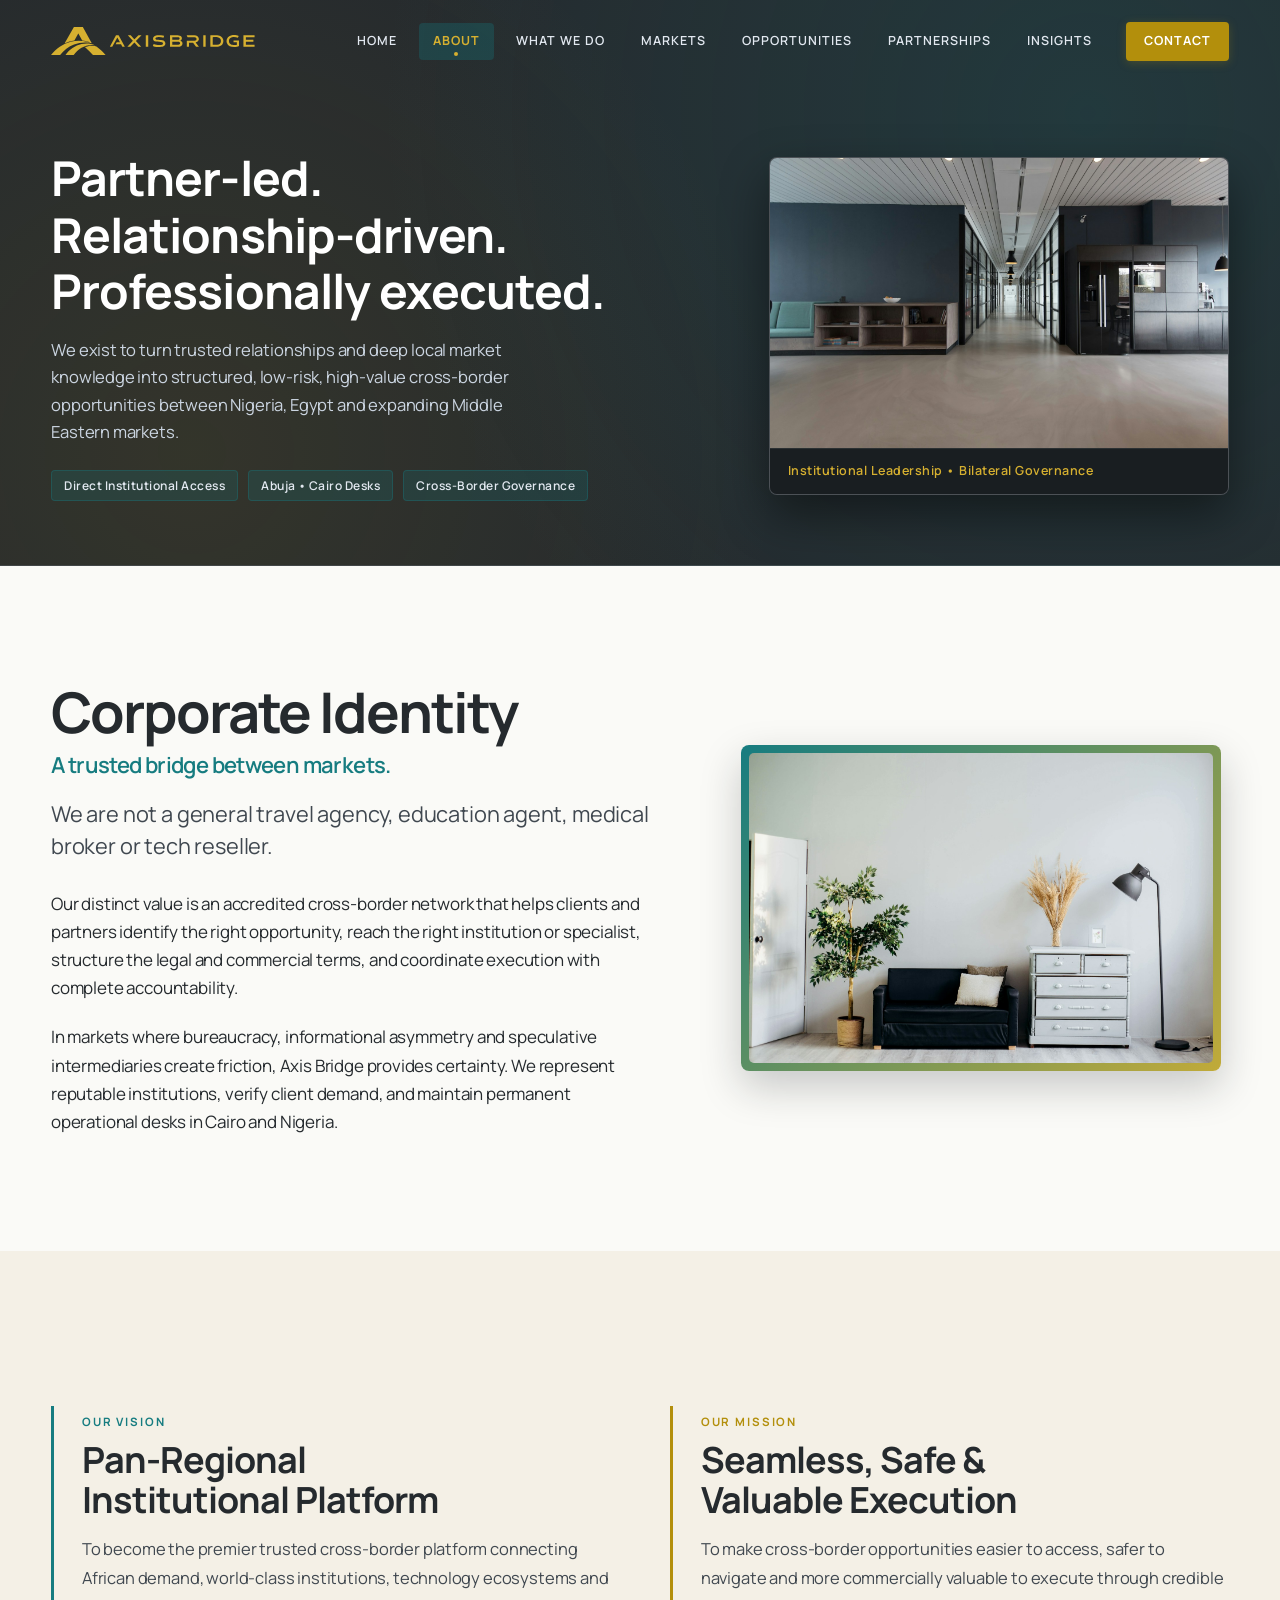
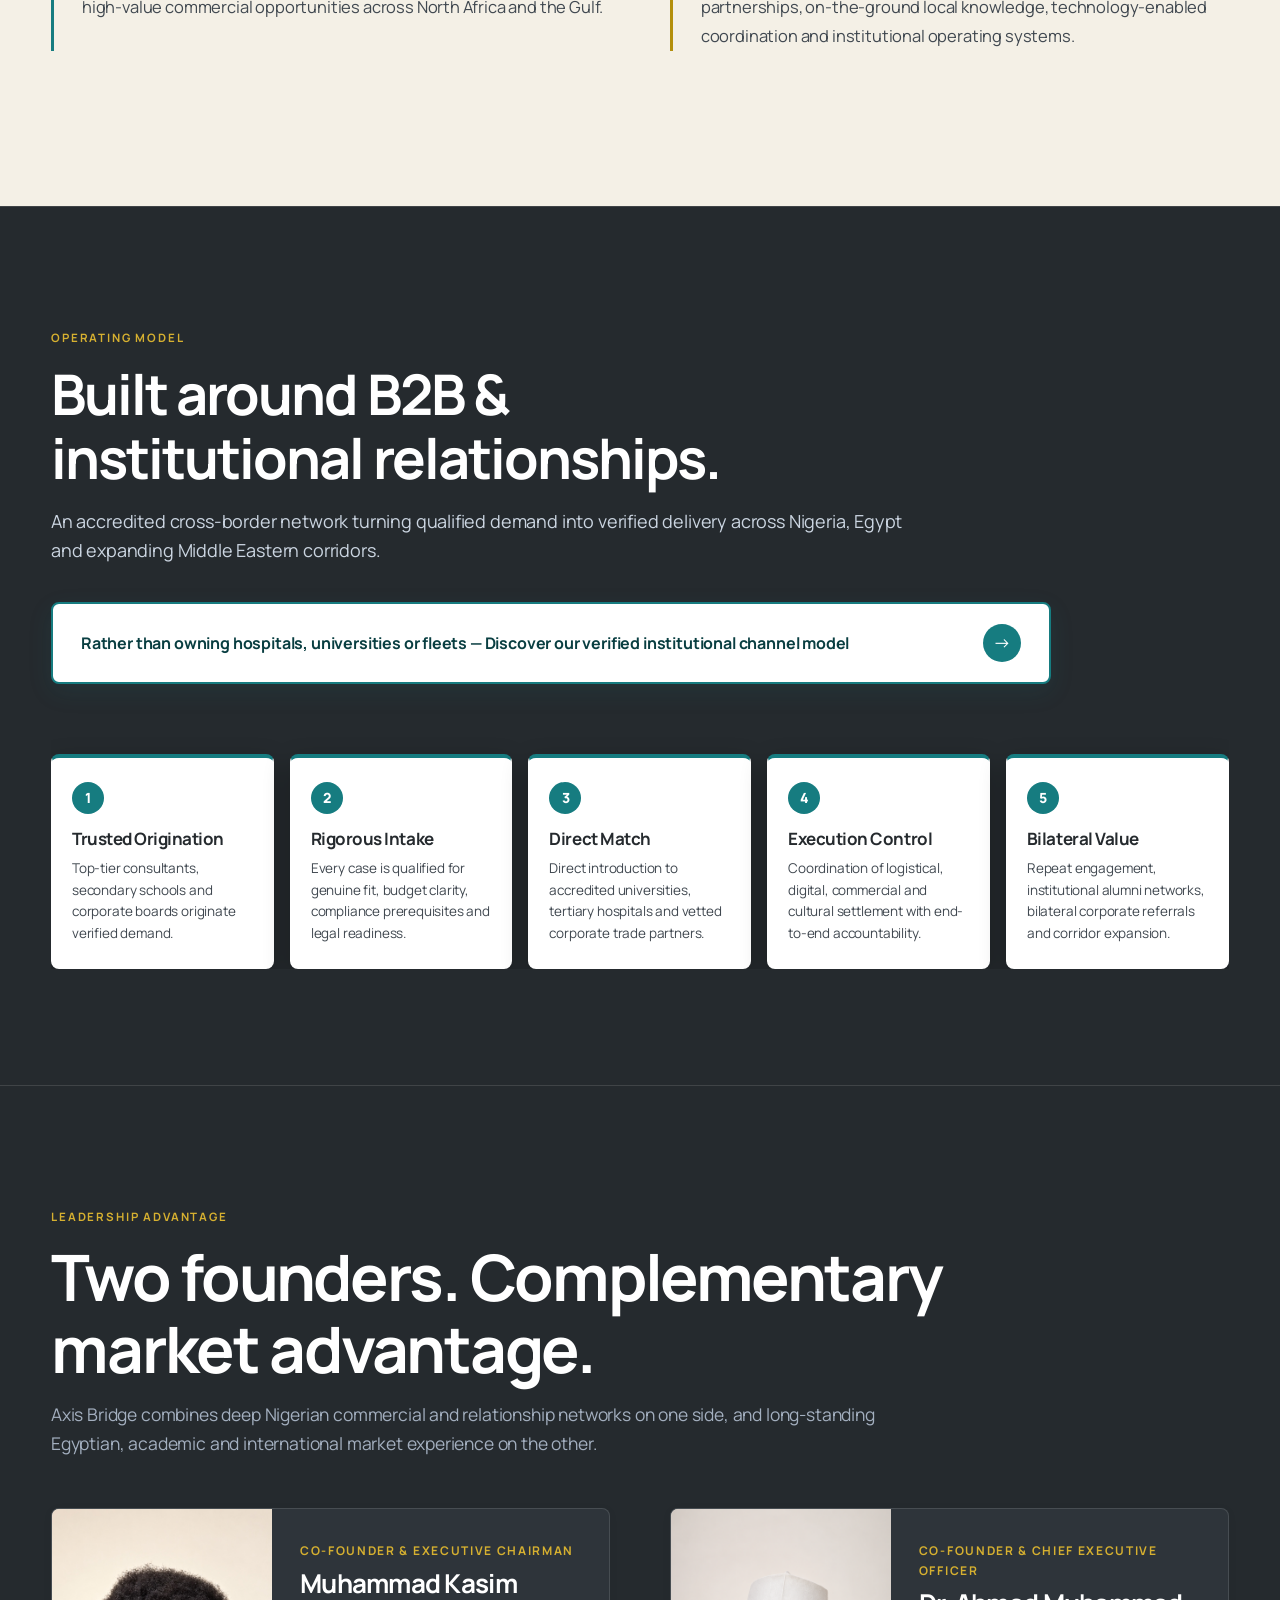
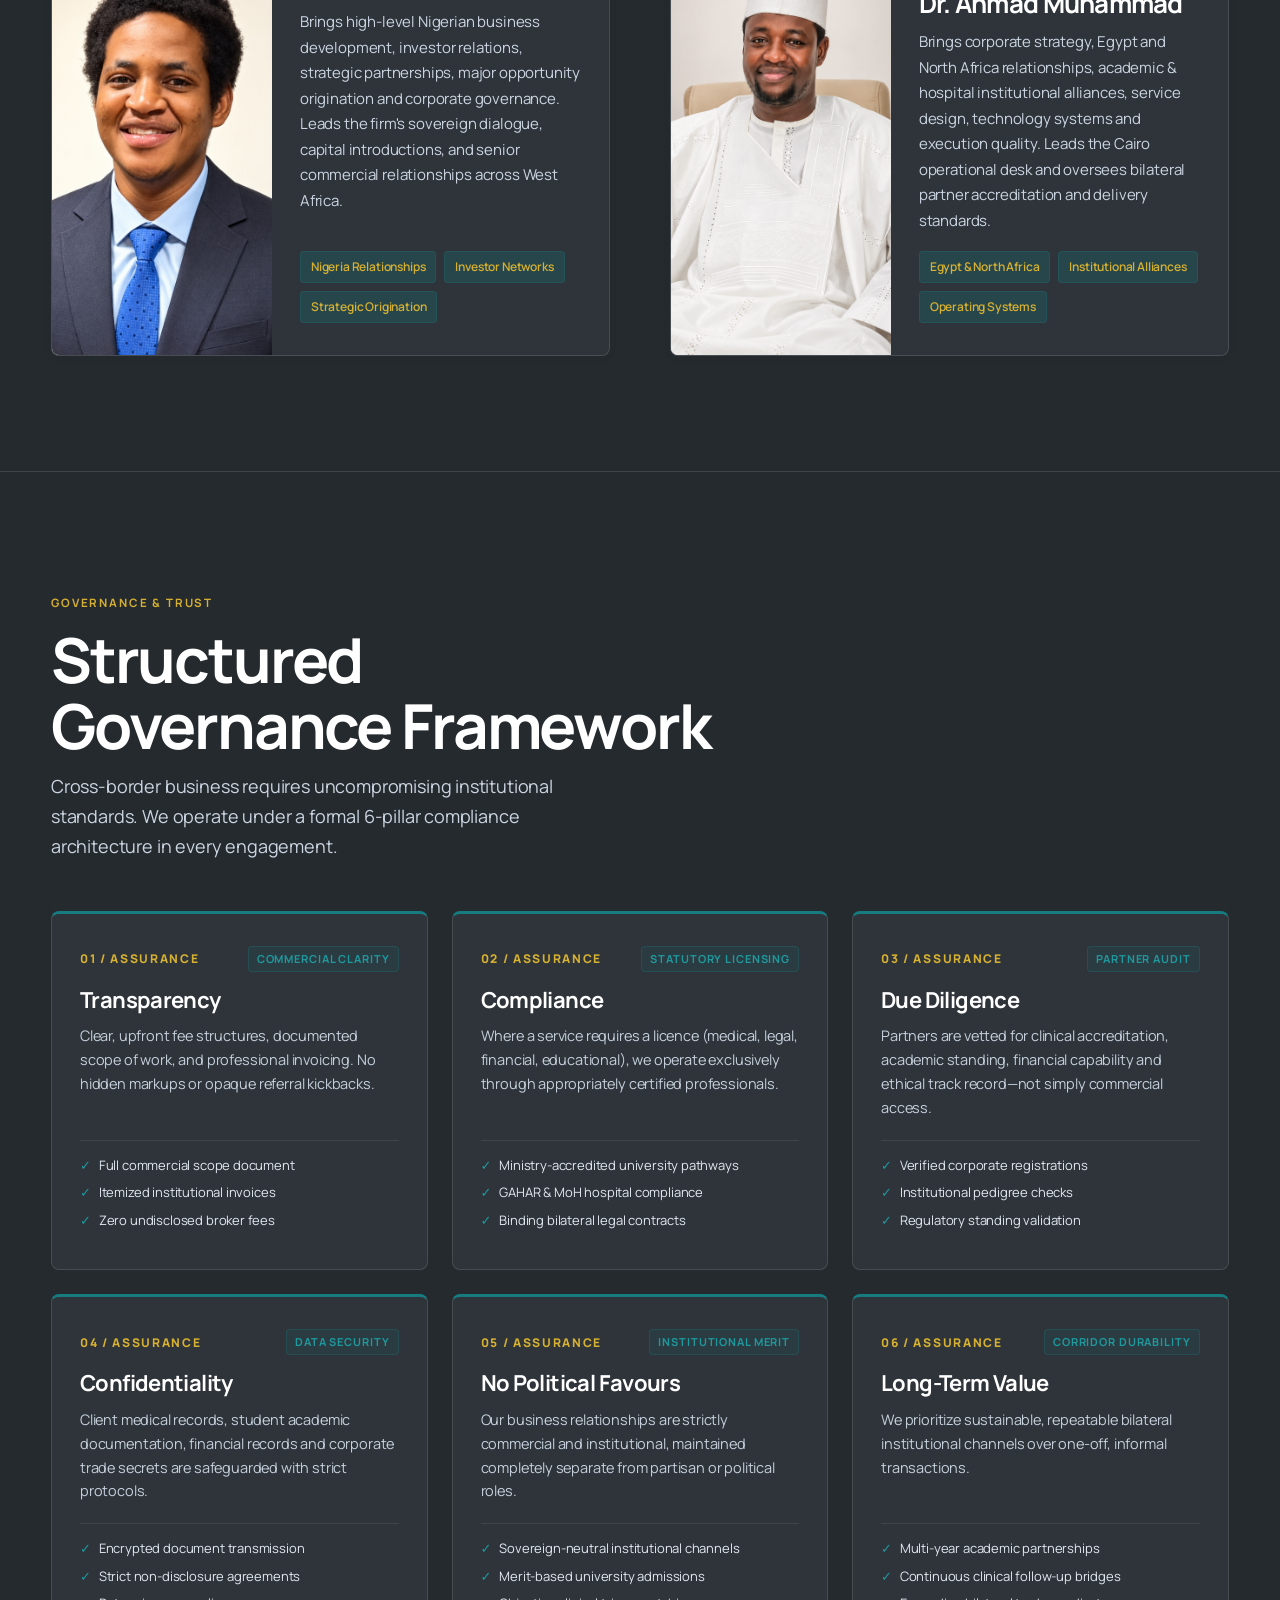
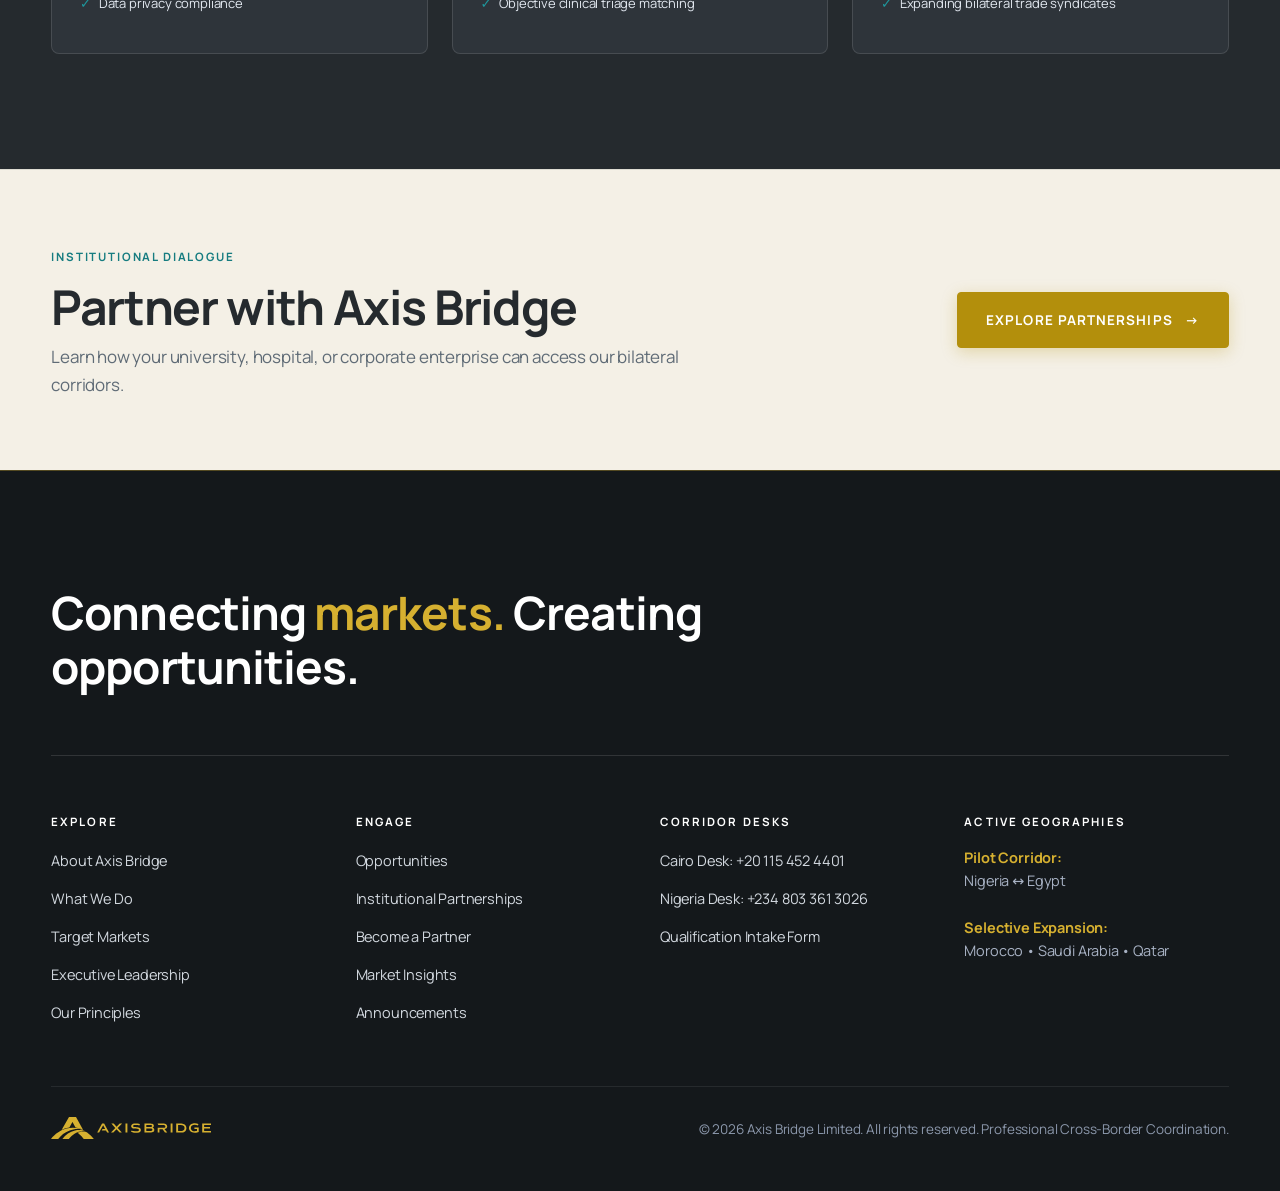
==== about.html @ 4b08eacf "Initial commit: Axis Bridge corporate website UI/UX transformation and brand alignment" ====
<!DOCTYPE html>
<html lang="en">
<head>
  <meta charset="utf-8">
  <meta name="viewport" content="width=device-width, initial-scale=1, viewport-fit=cover">
  <title>About Us — Axis Bridge</title>
  <meta name="description" content="Axis Bridge is a partner-led, relationship-driven cross-border business connecting African demand with international institutions. Learn about our leadership, vision, and operating model.">
  
  <meta property="og:type" content="website">
  <meta property="og:title" content="About Axis Bridge — Partner-led. Relationship-driven.">
  <meta property="og:description" content="Building trusted cross-border channels across education, healthcare, tourism, trade, and technology.">
  <meta property="og:image" content="assets/images/boardroom.jpg">
  
  <link rel="preconnect" href="https://api.fontshare.com">
  <link rel="preconnect" href="https://fonts.googleapis.com">
  <link rel="preconnect" href="https://fonts.gstatic.com" crossorigin>
  <link rel="stylesheet" href="assets/css/main.css">
</head>
<body>

  <!-- SVG Global Symbol Definitions -->
  <svg width="0" height="0" style="position:absolute;display:none" aria-hidden="true">
    <symbol id="lg" viewBox="847.1 731.6 656.4 90.2">
      <path fill="currentColor" d="M 978.46875 783.882812 C 975.941406 783.429688 973.449219 782.769531 970.910156 782.359375 C 954.722656 779.71875 936.734375 781.960938 921.445312 787.707031 C 903.488281 794.457031 888.191406 806.359375 876.554688 821.496094 C 875.777344 821.558594 874.996094 821.5 874.21875 821.511719 C 866.019531 821.671875 857.613281 821.664062 849.386719 821.660156 C 848.675781 821.660156 847.859375 821.386719 847.101562 821.515625 C 863.570312 801.566406 885.171875 785.367188 910.601562 778.957031 C 928.1875 774.523438 945.445312 774.738281 963.070312 778.824219 C 966.492188 779.621094 969.847656 780.640625 973.238281 781.53125 L 967.6875 779.179688 C 961.222656 776.902344 954.480469 775.390625 947.644531 774.710938 L 935.234375 752.429688 L 934.941406 752.261719 L 922.484375 774.699219 C 911.609375 776.285156 900.910156 779.238281 891.023438 784.015625 L 920.914062 731.640625 L 949.65625 731.734375 Z M 978.46875 783.882812 M 1022.910156 821.515625 C 1022.265625 821.429688 1021.652344 821.65625 1021.015625 821.65625 C 1008.8125 821.65625 996.484375 821.398438 984.289062 821.652344 C 983.496094 821.671875 981.890625 821.828125 981.34375 821.320312 C 975.785156 813.910156 969.378906 807.117188 962.191406 801.265625 C 960.15625 799.613281 957.984375 798.128906 955.988281 796.429688 C 959.515625 795.28125 963.027344 794.066406 966.679688 793.335938 C 973.773438 791.910156 981.054688 791.914062 988.167969 793.199219 C 989.574219 793.453125 992.261719 793.902344 993.5 794.40625 C 994.441406 794.789062 996.644531 796.546875 997.59375 797.238281 C 1007.023438 804.121094 1015.574219 812.457031 1022.910156 821.515625 M 990.496094 791.070312 C 963.246094 784.5 935.929688 800.011719 920.265625 821.5625 C 918.867188 821.5 917.453125 821.507812 916.046875 821.511719 C 911.414062 821.53125 906.714844 821.53125 902.070312 821.511719 C 899.304688 821.5 896.535156 821.535156 893.765625 821.515625 C 906.503906 804.664062 924.714844 791.203125 945.65625 786.691406 C 959.535156 783.703125 975.699219 784.285156 988.753906 790.132812 C 989.308594 790.382812 990.0625 790.679688 990.496094 791.070312 M 1237.839844 778.996094 L 1237.839844 788.410156 L 1238.1875 788.757812 L 1257.964844 788.757812 C 1258.238281 788.757812 1259.734375 788.261719 1260.101562 788.105469 C 1263.90625 786.480469 1263.921875 781.441406 1260.332031 779.648438 C 1260.117188 779.542969 1258.753906 778.996094 1258.664062 778.996094 Z M 1237.839844 772.71875 L 1257.5 772.71875 C 1257.660156 772.71875 1259.3125 772.128906 1259.558594 771.988281 C 1262.695312 770.175781 1261.949219 765.796875 1258.503906 764.742188 C 1258.269531 764.667969 1256.914062 764.351562 1256.800781 764.351562 L 1238.1875 764.351562 L 1237.839844 764.699219 Z M 1230.394531 758.421875 L 1231.195312 758.0625 C 1240.046875 759.21875 1257.460938 755.601562 1264.808594 760.535156 C 1270.046875 764.054688 1270.296875 771.292969 1265.140625 775.003906 C 1264.648438 775.359375 1263.746094 775.320312 1263.898438 775.96875 C 1272.523438 778.511719 1273.039062 789.519531 1265.070312 793.53125 C 1262.597656 794.777344 1259.976562 794.9375 1257.277344 795.277344 L 1230.394531 795.265625 Z M 1230.394531 758.421875 M 1474.921875 764.582031 L 1474.921875 772.71875 L 1499.121094 772.71875 L 1499.121094 778.996094 L 1474.921875 778.996094 L 1474.921875 788.410156 L 1475.273438 788.757812 L 1503.542969 788.757812 L 1503.542969 795.265625 L 1467.011719 795.265625 L 1467.011719 758.421875 L 1467.363281 758.074219 L 1503.191406 758.074219 L 1503.542969 758.421875 L 1503.542969 764.234375 L 1503.191406 764.582031 Z M 1474.921875 764.582031 M 1368.132812 788.988281 L 1382.441406 788.988281 C 1396.3125 788.988281 1399.476562 768.65625 1386.09375 765.117188 C 1382.347656 764.125 1372.828125 763.882812 1368.933594 764.339844 C 1368.59375 764.378906 1368.335938 764.367188 1368.132812 764.699219 Z M 1360.453125 758.65625 C 1360.476562 758.578125 1360.816406 758.246094 1360.921875 758.195312 C 1367.871094 758.269531 1375.28125 757.683594 1382.21875 758.066406 C 1395.695312 758.804688 1405.601562 768.433594 1401.460938 782.425781 C 1396.394531 799.558594 1374.683594 794.5 1361.257812 795.277344 L 1360.453125 794.917969 Z M 1360.453125 758.65625 M 1188.464844 758.140625 C 1193.875 757.617188 1201.820312 757.90625 1207.171875 758.84375 C 1207.785156 758.953125 1211.746094 759.761719 1211.773438 760.046875 L 1209.539062 765.960938 C 1203.527344 764.414062 1196.941406 763.953125 1190.726562 764.351562 C 1188.171875 764.515625 1183.574219 765.125 1183.386719 768.425781 C 1183.203125 771.679688 1187.097656 772.402344 1189.566406 772.714844 C 1199.074219 773.921875 1217.21875 771.585938 1215.480469 786.523438 C 1214.214844 797.347656 1194.714844 796.589844 1187.03125 795.703125 C 1182.941406 795.226562 1178.878906 794.132812 1175.121094 792.488281 L 1177.953125 786.464844 C 1180.769531 787.554688 1183.617188 788.601562 1186.609375 789.148438 C 1191.273438 790 1202.867188 790.816406 1206.539062 787.589844 C 1209.039062 785.398438 1207.925781 782.140625 1205.03125 780.972656 C 1199.984375 778.933594 1190.988281 780.128906 1184.976562 778.695312 C 1170.460938 775.222656 1174.144531 759.53125 1188.464844 758.140625 M 1452.820312 792.710938 C 1450.648438 793.667969 1448.601562 794.570312 1446.265625 795.109375 C 1434.730469 797.765625 1418.125 795.964844 1413.730469 783.066406 C 1409.585938 770.910156 1417.25 760.363281 1429.273438 757.910156 C 1436.554688 756.425781 1445.417969 757.042969 1451.871094 760.785156 L 1449.09375 766.441406 C 1438.382812 760.742188 1418.921875 762.386719 1420.484375 778.410156 C 1421.519531 789.066406 1433.605469 790.789062 1442.195312 789.417969 C 1443.394531 789.226562 1444.847656 789.105469 1445.839844 788.410156 L 1445.839844 781.085938 L 1435.140625 781.085938 L 1435.140625 774.808594 L 1452.472656 774.808594 L 1452.820312 775.160156 Z M 1452.820312 792.710938 M 1310.082031 775.972656 C 1318.621094 775.070312 1317.726562 764.484375 1309.625 764.34375 L 1287.316406 764.3125 L 1284.890625 760.695312 L 1284.601562 758.304688 L 1308.230469 758.0625 C 1317.351562 757.53125 1326.84375 764.9375 1322.496094 774.660156 C 1320.40625 779.339844 1317.503906 779.71875 1313.308594 781.296875 C 1313.0625 781.390625 1312.914062 781.179688 1312.992188 781.664062 L 1323.691406 795.265625 L 1314.386719 795.265625 L 1304.730469 782.015625 L 1291.585938 782.015625 L 1291.585938 795.265625 L 1284.605469 795.265625 L 1284.605469 775.972656 Z M 1310.082031 775.972656 M 1138.722656 758.308594 L 1120.59375 776.585938 L 1137.5625 795.265625 L 1128.371094 795.265625 L 1115.808594 781.554688 L 1102.546875 795.265625 L 1093.121094 795.265625 L 1110.773438 776.28125 L 1094.519531 758.308594 L 1103.941406 758.308594 C 1107.335938 761.960938 1110.515625 765.851562 1113.941406 769.46875 C 1114.25 769.792969 1115.695312 771.363281 1116.007812 771.308594 L 1128.835938 758.308594 Z M 1138.722656 758.308594 M 1084.980469 795.265625 L 1077.183594 795.265625 L 1072.648438 786.898438 L 1055.429688 786.898438 L 1058.210938 781.253906 C 1058.316406 781.117188 1058.6875 780.855469 1058.804688 780.855469 L 1069.160156 780.855469 L 1060.898438 765.050781 L 1044.378906 795.265625 L 1036.585938 795.265625 L 1056.472656 758.535156 C 1056.652344 758.296875 1056.90625 758.324219 1057.164062 758.292969 C 1058.015625 758.191406 1064.558594 758.222656 1064.972656 758.421875 Z M 1084.980469 795.265625 M 1160.363281 795.265625 L 1152.449219 795.265625 L 1152.449219 758.304688 L 1160.363281 758.304688 Z M 1160.363281 795.265625 M 1345.328125 795.265625 L 1337.652344 795.265625 L 1337.652344 758.304688 L 1345.328125 758.304688 Z M 1345.328125 795.265625 "/>
    </symbol>
  </svg>

  <!-- Site Header -->
  <header class="site-header" id="mainHeader">
    <a href="index.html" class="brand" aria-label="Axis Bridge Home">
      <svg viewBox="0 0 656.4 90.2" aria-hidden="true"><use href="#lg"/></svg>
    </a>
    <button class="mobile-toggle" aria-expanded="false" aria-controls="primaryNav">Menu</button>
    <nav class="primary-nav" id="primaryNav" aria-label="Primary Navigation">
      <a href="index.html">Home</a>
      <a href="about.html">About</a>
      <a href="what-we-do.html">What We Do</a>
      <a href="markets.html">Markets</a>
      <a href="opportunities.html">Opportunities</a>
      <a href="partnerships.html">Partnerships</a>
      <a href="insights.html">Insights</a>
      <a href="contact.html" class="nav-cta">Contact</a>
    </nav>
  </header>

  <main id="mainContent">
    <!-- PAGE HERO: BALANCED ARCHITECTURAL EDITORIAL COMPOSITION -->
    <section class="page-hero">
      <div class="container">
        <div class="page-hero-grid">
          <div class="page-hero-text hero-animate-in">
            <h1 class="display-title" style="font-size: clamp(34px, 4.2vw, 48px); line-height: 1.18; margin-bottom: 16px;">Partner-led. Relationship-driven. Professionally executed.</h1>
            <p class="lead-text">
              We exist to turn trusted relationships and deep local market knowledge into structured, low-risk, high-value cross-border opportunities between Nigeria, Egypt and expanding Middle Eastern markets.
            </p>
            <div class="hero-meta-strip">
              <span class="meta-tag">Direct Institutional Access</span>
              <span class="meta-tag">Abuja &bull; Cairo Desks</span>
              <span class="meta-tag">Cross-Border Governance</span>
            </div>
          </div>
          <div class="page-hero-media">
            <div class="hero-image-card">
              <div class="hero-img-wrap">
                <img src="assets/images/boardroom.jpg" alt="Axis Bridge Leadership and Governance" loading="lazy">
              </div>
              <div class="hero-image-caption">
                Institutional Leadership &bull; Bilateral Governance
              </div>
            </div>
          </div>
        </div>
      </div>
    </section>

    <!-- SECTION: WHO WE ARE (DETAIL) -->
    <section class="section" id="who-we-are">
      <div class="container">
        <div class="who-we-are-grid">
          <div class="reveal" style="max-width: 680px;">
            <h2 class="display-title" style="color: var(--charcoal); font-size: clamp(38px, 4.8vw, 56px); margin-bottom: 12px; font-weight: 700;">Corporate Identity</h2>
            <h3 style="font-size: 22px; color: var(--teal); font-weight: 600; margin-bottom: 20px;">A trusted bridge between markets.</h3>
            <p class="lead-text">
              We are not a general travel agency, education agent, medical broker or tech reseller.
            </p>
            <p>
              Our distinct value is an accredited cross-border network that helps clients and partners identify the right opportunity, reach the right institution or specialist, structure the legal and commercial terms, and coordinate execution with complete accountability.
            </p>
            <p>
              In markets where bureaucracy, informational asymmetry and speculative intermediaries create friction, Axis Bridge provides certainty. We represent reputable institutions, verify client demand, and maintain permanent operational desks in Cairo and Nigeria.
            </p>
          </div>

          <div class="reveal">
            <!-- Clean Photograph with Animated Colorful Geometric Frame (Zero Text Overlays) -->
            <div class="image-frame-geometric">
              <div class="image-frame-inner">
                <img src="assets/images/bridge_arch.jpg" alt="Axis Bridge architectural connectivity" loading="lazy">
              </div>
            </div>
          </div>
        </div>
      </div>
    </section>

    <!-- SECTION: VISION & MISSION (Sophisticated Editorial Layout without Colored Cards) -->
    <section class="section section-paper-warm" id="vision-mission">
      <div class="container">
        <div class="editorial-vision-mission reveal">
          <div class="vision-mission-column">
            <div class="kicker" style="color: var(--teal); margin-bottom: 8px;">Our Vision</div>
            <h3>Pan-Regional Institutional Platform</h3>
            <p>
              To become the premier trusted cross-border platform connecting African demand, world-class institutions, technology ecosystems and high-value commercial opportunities across North Africa and the Gulf.
            </p>
          </div>

          <div class="vision-mission-column mission">
            <div class="kicker" style="color: var(--gold); margin-bottom: 8px;">Our Mission</div>
            <h3>Seamless, Safe &amp; Valuable Execution</h3>
            <p>
              To make cross-border opportunities easier to access, safer to navigate and more commercially valuable to execute through credible partnerships, on-the-ground local knowledge, technology-enabled coordination and institutional operating systems.
            </p>
          </div>
        </div>
      </div>
    </section>

    <!-- SECTION: HOW WE WORK (Structured Non-Overflowing Operations Framework) -->
    <section class="section section-charcoal" id="how-we-work">
      <div class="container">
        <div class="reveal" style="max-width: 1000px; margin-bottom: 30px;">
          <div class="kicker kicker-gold">Operating Model</div>
          <h2 class="display-title" style="color: #FFFFFF; font-size: clamp(38px, 4.8vw, 56px); line-height: 1.15; margin-bottom: 16px;">
            Built around B2B &amp; institutional relationships.
          </h2>
          <p class="lead-text" style="color: #CBD5E1; font-size: 18px; line-height: 1.65; max-width: 860px; margin: 0;">
            An accredited cross-border network turning qualified demand into verified delivery across Nigeria, Egypt and expanding Middle Eastern corridors.
          </p>

          <!-- Long White CTA-Style Button with Sea-Green Text -->
          <a href="contact.html?type=institutional" class="btn-operations-white-long">
            <span class="btn-op-title">Rather than owning hospitals, universities or fleets &mdash; Discover our verified institutional channel model</span>
            <span class="btn-op-arrow">&rarr;</span>
          </a>
        </div>

        <!-- Five Structured Differentiated Stages with Contained Dimensions (Zero Overflow) -->
        <div class="operations-framework-wrap reveal">
          <div class="operations-stages-flow">
            <div class="operations-stage-card">
              <div class="stage-num-badge">1</div>
              <h4>Trusted Origination</h4>
              <p>Top-tier consultants, secondary schools and corporate boards originate verified demand.</p>
            </div>

            <div class="operations-stage-card">
              <div class="stage-num-badge">2</div>
              <h4>Rigorous Intake</h4>
              <p>Every case is qualified for genuine fit, budget clarity, compliance prerequisites and legal readiness.</p>
            </div>

            <div class="operations-stage-card">
              <div class="stage-num-badge">3</div>
              <h4>Direct Match</h4>
              <p>Direct introduction to accredited universities, tertiary hospitals and vetted corporate trade partners.</p>
            </div>

            <div class="operations-stage-card">
              <div class="stage-num-badge">4</div>
              <h4>Execution Control</h4>
              <p>Coordination of logistical, digital, commercial and cultural settlement with end-to-end accountability.</p>
            </div>

            <div class="operations-stage-card">
              <div class="stage-num-badge">5</div>
              <h4>Bilateral Value</h4>
              <p>Repeat engagement, institutional alumni networks, bilateral corporate referrals and corridor expansion.</p>
            </div>
          </div>
        </div>
      </div>
    </section>

    <!-- SECTION: EXECUTIVE LEADERSHIP (Identical Design Language Across Homepage & About Page) -->
    <section class="section section-charcoal" id="leadership">
      <div class="container">
        <div class="reveal" style="max-width: 100%; margin-bottom: 50px;">
          <div class="kicker kicker-gold">Leadership Advantage</div>
          <h2 class="display-title" style="color: #FFFFFF; font-size: clamp(42px, 5.2vw, 64px); line-height: 1.12; margin-bottom: 16px;">Two founders. Complementary market advantage.</h2>
          <p class="lead-text" style="color: #A3AFBF; font-size: 17.5px; line-height: 1.65; max-width: 840px; margin: 0; font-weight: 400;">
            Axis Bridge combines deep Nigerian commercial and relationship networks on one side, and long-standing Egyptian, academic and international market experience on the other.
          </p>
        </div>

        <div class="leadership-grid-modern reveal">
          <!-- Founder 1: Muhammad Kasim -->
          <div class="leader-card-modern" style="background-color: var(--charcoal-surface); border-color: var(--charcoal-border);">
            <div class="leader-portrait-wrap">
              <img src="assets/images/muhammad_kasim.png" alt="Muhammad Kasim — Co-Founder & Executive Chairman" class="leader-portrait-img">
            </div>
            <div class="leader-bio-wrap">
              <div>
                <span class="leader-role" style="color: var(--gold-light);">Co-Founder &amp; Executive Chairman</span>
                <h3 style="color: #FFFFFF; font-size: 26px; margin-bottom: 12px;">Muhammad Kasim</h3>
                <p style="color: #CBD5E1; font-size: 15px; line-height: 1.7; margin-bottom: 18px;">
                  Brings high-level Nigerian business development, investor relations, strategic partnerships, major opportunity origination and corporate governance. Leads the firm's sovereign dialogue, capital introductions, and senior commercial relationships across West Africa.
                </p>
              </div>
              <div class="leader-tags">
                <span style="background: rgba(22, 124, 128, 0.25); color: var(--gold-light); border: 1px solid var(--teal-border);">Nigeria Relationships</span>
                <span style="background: rgba(22, 124, 128, 0.25); color: var(--gold-light); border: 1px solid var(--teal-border);">Investor Networks</span>
                <span style="background: rgba(22, 124, 128, 0.25); color: var(--gold-light); border: 1px solid var(--teal-border);">Strategic Origination</span>
              </div>
            </div>
          </div>

          <!-- Founder 2: Dr. Ahmad Muhammad -->
          <div class="leader-card-modern" style="background-color: var(--charcoal-surface); border-color: var(--charcoal-border);">
            <div class="leader-portrait-wrap">
              <img src="assets/images/dr_ahmad_muhammad.jpg" alt="Dr. Ahmad Muhammad — Co-Founder & Chief Executive Officer" class="leader-portrait-img">
            </div>
            <div class="leader-bio-wrap">
              <div>
                <span class="leader-role" style="color: var(--gold-light);">Co-Founder &amp; Chief Executive Officer</span>
                <h3 style="color: #FFFFFF; font-size: 26px; margin-bottom: 12px;">Dr. Ahmad Muhammad</h3>
                <p style="color: #CBD5E1; font-size: 15px; line-height: 1.7; margin-bottom: 18px;">
                  Brings corporate strategy, Egypt and North Africa relationships, academic &amp; hospital institutional alliances, service design, technology systems and execution quality. Leads the Cairo operational desk and oversees bilateral partner accreditation and delivery standards.
                </p>
              </div>
              <div class="leader-tags">
                <span style="background: rgba(22, 124, 128, 0.25); color: var(--gold-light); border: 1px solid var(--teal-border);">Egypt &amp; North Africa</span>
                <span style="background: rgba(22, 124, 128, 0.25); color: var(--gold-light); border: 1px solid var(--teal-border);">Institutional Alliances</span>
                <span style="background: rgba(22, 124, 128, 0.25); color: var(--gold-light); border: 1px solid var(--teal-border);">Operating Systems</span>
              </div>
            </div>
          </div>
        </div>
      </div>
    </section>

    <!-- SECTION: OUR OPERATING PRINCIPLES (Structured Governance Framework) -->
    <section class="section section-charcoal" id="our-principles">
      <div class="container">
        <div class="reveal" style="max-width: 820px; margin-bottom: 50px;">
          <div class="kicker kicker-gold">Governance &amp; Trust</div>
          <h2 class="display-title" style="color: #FFFFFF; font-size: clamp(38px, 5vw, 62px); margin-bottom: 14px;">Structured Governance Framework</h2>
          <p class="lead-text" style="color: #CBD5E1; font-size: 18px; line-height: 1.65; margin: 0;">
            Cross-border business requires uncompromising institutional standards. We operate under a formal 6-pillar compliance architecture in every engagement.
          </p>
        </div>

        <div class="governance-framework-grid reveal">
          <!-- 01 Transparency -->
          <div class="governance-card">
            <div>
              <div class="gov-card-header">
                <span class="gov-card-code">01 / Assurance</span>
                <span class="gov-card-badge">Commercial Clarity</span>
              </div>
              <h3>Transparency</h3>
              <p>Clear, upfront fee structures, documented scope of work, and professional invoicing. No hidden markups or opaque referral kickbacks.</p>
            </div>
            <ul class="gov-assurance-list">
              <li>Full commercial scope document</li>
              <li>Itemized institutional invoices</li>
              <li>Zero undisclosed broker fees</li>
            </ul>
          </div>

          <!-- 02 Compliance -->
          <div class="governance-card">
            <div>
              <div class="gov-card-header">
                <span class="gov-card-code">02 / Assurance</span>
                <span class="gov-card-badge">Statutory Licensing</span>
              </div>
              <h3>Compliance</h3>
              <p>Where a service requires a licence (medical, legal, financial, educational), we operate exclusively through appropriately certified professionals.</p>
            </div>
            <ul class="gov-assurance-list">
              <li>Ministry-accredited university pathways</li>
              <li>GAHAR &amp; MoH hospital compliance</li>
              <li>Binding bilateral legal contracts</li>
            </ul>
          </div>

          <!-- 03 Due Diligence -->
          <div class="governance-card">
            <div>
              <div class="gov-card-header">
                <span class="gov-card-code">03 / Assurance</span>
                <span class="gov-card-badge">Partner Audit</span>
              </div>
              <h3>Due Diligence</h3>
              <p>Partners are vetted for clinical accreditation, academic standing, financial capability and ethical track record—not simply commercial access.</p>
            </div>
            <ul class="gov-assurance-list">
              <li>Verified corporate registrations</li>
              <li>Institutional pedigree checks</li>
              <li>Regulatory standing validation</li>
            </ul>
          </div>

          <!-- 04 Confidentiality -->
          <div class="governance-card">
            <div>
              <div class="gov-card-header">
                <span class="gov-card-code">04 / Assurance</span>
                <span class="gov-card-badge">Data Security</span>
              </div>
              <h3>Confidentiality</h3>
              <p>Client medical records, student academic documentation, financial records and corporate trade secrets are safeguarded with strict protocols.</p>
            </div>
            <ul class="gov-assurance-list">
              <li>Encrypted document transmission</li>
              <li>Strict non-disclosure agreements</li>
              <li>Data privacy compliance</li>
            </ul>
          </div>

          <!-- 05 No Political Favours -->
          <div class="governance-card">
            <div>
              <div class="gov-card-header">
                <span class="gov-card-code">05 / Assurance</span>
                <span class="gov-card-badge">Institutional Merit</span>
              </div>
              <h3>No Political Favours</h3>
              <p>Our business relationships are strictly commercial and institutional, maintained completely separate from partisan or political roles.</p>
            </div>
            <ul class="gov-assurance-list">
              <li>Sovereign-neutral institutional channels</li>
              <li>Merit-based university admissions</li>
              <li>Objective clinical triage matching</li>
            </ul>
          </div>

          <!-- 06 Long-Term Value -->
          <div class="governance-card">
            <div>
              <div class="gov-card-header">
                <span class="gov-card-code">06 / Assurance</span>
                <span class="gov-card-badge">Corridor Durability</span>
              </div>
              <h3>Long-Term Value</h3>
              <p>We prioritize sustainable, repeatable bilateral institutional channels over one-off, informal transactions.</p>
            </div>
            <ul class="gov-assurance-list">
              <li>Multi-year academic partnerships</li>
              <li>Continuous clinical follow-up bridges</li>
              <li>Expanding bilateral trade syndicates</li>
            </ul>
          </div>
        </div>
      </div>
    </section>

    <!-- SECTION: CTA BANNER -->
    <section class="section section-sm" style="background-color: var(--paper-warm); border-top: 1px solid var(--border-light);">
      <div class="container" style="display: flex; align-items: center; justify-content: space-between; flex-wrap: wrap; gap: 30px;">
        <div style="max-width: 700px;">
          <div class="kicker">Institutional Dialogue</div>
          <h2 style="font-size: clamp(28px, 3.8vw, 48px); margin-bottom: 10px;">Partner with Axis Bridge</h2>
          <p class="body-muted" style="margin: 0;">Learn how your university, hospital, or corporate enterprise can access our bilateral corridors.</p>
        </div>
        <div>
          <a href="partnerships.html" class="btn btn-primary">
            Explore Partnerships <span class="arrow">→</span>
          </a>
        </div>
      </div>
    </section>
  </main>

  <!-- Global Footer with Subtly Repeated Official Logo-Mark Pattern Backdrop -->
  <footer class="site-footer">
    <div class="footer-pattern-backdrop" aria-hidden="true">
      <svg viewBox="0 0 1600 600" preserveAspectRatio="xMidYMid slice" class="footer-pattern-svg">
        <pattern id="footerMarkPatternAbout" width="280" height="144" patternUnits="userSpaceOnUse" patternTransform="rotate(-6)">
          <use href="#mk" x="40" y="25" width="200" height="103" opacity="0.05" fill="#167C80"/>
          <use href="#mk" x="40" y="25" width="200" height="103" opacity="0.035" fill="none" stroke="#D6B030" stroke-width="1.5"/>
        </pattern>
        <rect width="100%" height="100%" fill="url(#footerMarkPatternAbout)"/>
      </svg>
    </div>
    <div class="container">
      <div class="footer-top">
        <div class="footer-tagline">
          Connecting <em>markets.</em> Creating opportunities.
        </div>
      </div>

      <div class="footer-links-grid">
        <div class="footer-col">
          <h4>Explore</h4>
          <ul>
            <li><a href="about.html">About Axis Bridge</a></li>
            <li><a href="what-we-do.html">What We Do</a></li>
            <li><a href="markets.html">Target Markets</a></li>
            <li><a href="about.html#leadership">Executive Leadership</a></li>
            <li><a href="about.html#our-principles">Our Principles</a></li>
          </ul>
        </div>

        <div class="footer-col">
          <h4>Engage</h4>
          <ul>
            <li><a href="opportunities.html">Opportunities</a></li>
            <li><a href="partnerships.html">Institutional Partnerships</a></li>
            <li><a href="partnerships.html#become-a-partner">Become a Partner</a></li>
            <li><a href="insights.html">Market Insights</a></li>
            <li><a href="insights.html#news">Announcements</a></li>
          </ul>
        </div>

        <div class="footer-col">
          <h4>Corridor Desks</h4>
          <ul>
            <li><a href="https://wa.me/201154524401" target="_blank" rel="noopener">Cairo Desk: +20 115 452 4401</a></li>
            <li><a href="https://wa.me/2348033613026" target="_blank" rel="noopener">Nigeria Desk: +234 803 361 3026</a></li>
            <li><a href="contact.html">Qualification Intake Form</a></li>
          </ul>
        </div>

        <div class="footer-col">
          <h4>Active Geographies</h4>
          <p style="color: #A8B2C4; font-size: 14.5px; line-height: 1.6;">
            <strong style="color: var(--gold-light);">Pilot Corridor:</strong><br>
            Nigeria ↔ Egypt<br><br>
            <strong style="color: var(--gold-light);">Selective Expansion:</strong><br>
            Morocco &bull; Saudi Arabia &bull; Qatar
          </p>
        </div>
      </div>

      <div class="footer-bottom">
        <a href="index.html" class="footer-logo" aria-label="Axis Bridge Home">
          <svg viewBox="0 0 656.4 90.2" style="height: 22px; width: auto;"><use href="#lg"/></svg>
        </a>
        <span>&copy; 2026 Axis Bridge Limited. All rights reserved. Professional Cross-Border Coordination.</span>
      </div>
    </div>
  </footer>

  <script src="assets/js/main.js"></script>
</body>
</html>
---- assets/css/main.css ----
/* ==========================================================================
   AXIS BRIDGE — OFFICIAL BRAND DESIGN SYSTEM & STYLESHEET
   Brand Colors:
   - Teal: #167C80
   - Charcoal: #252A2E
   - Axis Gold: #B38F0C (Accent Gold: #D6B030)
   - Warm White / Paper: #F7F4EC / #FAFAF7 / #EFEBE0
   - Deep Navy removed as dominant color; Charcoal & Teal now lead.
   Typography: General Sans & Manrope
   ========================================================================== */

@import url('https://api.fontshare.com/v2/css?f[]=general-sans@400,500,600,700&display=swap');
@import url('https://fonts.googleapis.com/css2?family=Manrope:wght@400;500;600;700;800&display=swap');

:root {
  /* Official Brand Palette */
  --teal: #167C80;
  --teal-dark: #0E585B;
  --teal-deep: #093E41;
  --teal-light: #1E999E;
  --teal-soft: rgba(22, 124, 128, 0.12);
  --teal-border: rgba(22, 124, 128, 0.28);

  --charcoal: #252A2E;
  --charcoal-deep: #191D20;
  --charcoal-surface: #2E343A;
  --charcoal-elevated: #373E45;
  --charcoal-border: rgba(255, 255, 255, 0.12);

  --gold: #B38F0C;
  --gold-light: #D6B030;
  --gold-hover: #E5C34A;
  --gold-soft: rgba(179, 143, 12, 0.14);
  --gold-border: rgba(214, 176, 48, 0.32);

  --paper: #FAFAF7;
  --paper-warm: #F4F0E6;
  --paper-elevated: #FFFFFF;

  --ink: #252A2E;
  --ink-secondary: #404850;
  --ink-muted: #5F6B76;
  --ink-subtle: #8491A0;

  --border-light: rgba(37, 42, 46, 0.10);
  --border-subtle: rgba(37, 42, 46, 0.06);

  --radius-sm: 4px;
  --radius-md: 8px;
  --radius-lg: 16px;

  --shadow-sm: 0 2px 10px rgba(37, 42, 46, 0.05);
  --shadow-md: 0 12px 32px rgba(37, 42, 46, 0.09);
  --shadow-lg: 0 24px 60px rgba(25, 29, 32, 0.28);

  --font-primary: "General Sans", "Manrope", system-ui, -apple-system, sans-serif;
  --font-secondary: "Manrope", "General Sans", sans-serif;

  --transition-fast: 0.22s cubic-bezier(0.2, 0.8, 0.2, 1);
  --transition-smooth: 0.38s cubic-bezier(0.16, 1, 0.3, 1);
  --transition-motion: 0.7s cubic-bezier(0.2, 0.7, 0.2, 1);
}

*, *::before, *::after {
  box-sizing: border-box;
}

html {
  height: 100%;
  scroll-behavior: smooth;
  scroll-padding-top: 96px;
  -webkit-text-size-adjust: 100%;
}

body {
  margin: 0;
  padding: 0;
  background-color: var(--paper);
  color: var(--ink);
  font-family: var(--font-primary);
  font-size: 17px;
  line-height: 1.65;
  font-weight: 400;
  letter-spacing: -0.01em;
  -webkit-font-smoothing: antialiased;
  -moz-osx-font-smoothing: grayscale;
  overflow-x: hidden;
}

a {
  color: inherit;
  text-decoration: none;
  transition: color var(--transition-fast), background-color var(--transition-fast), transform var(--transition-fast);
}

img {
  max-width: 100%;
  height: auto;
  display: block;
}

h1, h2, h3, h4, h5, h6 {
  margin: 0;
  font-family: var(--font-primary);
  font-weight: 700;
  letter-spacing: -0.028em;
  line-height: 1.1;
  color: inherit;
  text-wrap: balance;
}

p {
  margin: 0 0 1.25em;
}

p:last-child {
  margin-bottom: 0;
}

/* ==========================================================================
   GLOBAL UTILITIES & SECTION BACKGROUNDS
   ========================================================================== */

.container {
  width: 100%;
  max-width: 1380px;
  margin: 0 auto;
  padding-left: clamp(20px, 4vw, 60px);
  padding-right: clamp(20px, 4vw, 60px);
}

.section {
  padding-top: clamp(80px, 9vw, 130px);
  padding-bottom: clamp(80px, 9vw, 130px);
  position: relative;
}

.section-sm {
  padding-top: clamp(50px, 5.5vw, 80px);
  padding-bottom: clamp(50px, 5.5vw, 80px);
}

/* Charcoal dark sections */
.section-charcoal {
  background-color: var(--charcoal);
  color: #F7F4EC;
  border-top: 1px solid var(--charcoal-border);
}

.section-charcoal-deep {
  background-color: var(--charcoal-deep);
  color: #F7F4EC;
}

/* Teal branded sections */
.section-teal {
  background-color: var(--teal);
  color: #FFFFFF;
}

.section-teal-dark {
  background-color: var(--teal-dark);
  color: #FFFFFF;
  border-top: 1px solid rgba(255, 255, 255, 0.12);
}

/* Light neutral sections */
.section-paper-warm {
  background-color: var(--paper-warm);
}

.section-paper {
  background-color: var(--paper);
}

/* Kicker / Category Badges (No arbitrary decorative lines) */
.kicker {
  display: inline-block;
  font-size: 11.5px;
  font-weight: 700;
  letter-spacing: 0.16em;
  text-transform: uppercase;
  color: var(--teal);
  margin-bottom: 14px;
}

.kicker-gold {
  color: var(--gold);
}

.kicker-teal-light {
  color: var(--teal-light);
}

.section-charcoal .kicker {
  color: var(--gold-light);
}

.section-teal .kicker {
  color: #D6EFEF;
}

.display-title {
  font-size: clamp(38px, 5.8vw, 76px);
  line-height: 1.06;
  letter-spacing: -0.035em;
  margin-bottom: 22px;
}

.display-title em {
  font-style: normal;
  color: var(--teal);
}

.section-charcoal .display-title em {
  color: var(--gold-light);
}

.section-teal .display-title em {
  color: var(--gold-light);
}

.section-title {
  font-size: clamp(30px, 4vw, 52px);
  line-height: 1.12;
  letter-spacing: -0.03em;
  margin-bottom: 20px;
}

.lead-text {
  font-size: clamp(18.5px, 1.7vw, 23px);
  line-height: 1.5;
  font-weight: 400;
  color: var(--ink-secondary);
  max-width: 48ch;
}

.section-charcoal .lead-text {
  color: #D2D8DF;
}

.section-teal .lead-text {
  color: #E2F2F2;
}

.body-muted {
  color: var(--ink-muted);
}

.section-charcoal .body-muted {
  color: #A3AFBF;
}

/* ==========================================================================
   BUTTONS & EDITORIAL CTAs
   ========================================================================== */

.btn {
  display: inline-flex;
  align-items: center;
  justify-content: center;
  gap: 12px;
  font-family: var(--font-primary);
  font-size: 13.5px;
  font-weight: 700;
  letter-spacing: 0.08em;
  text-transform: uppercase;
  padding: 16px 28px;
  border-radius: var(--radius-sm);
  border: 1px solid transparent;
  cursor: pointer;
  position: relative;
  overflow: hidden;
  transition: all var(--transition-fast);
}

.btn svg, .btn span.arrow {
  transition: transform var(--transition-fast);
}

.btn:hover svg, .btn:hover span.arrow {
  transform: translateX(4px);
}

.btn-primary {
  background-color: var(--gold);
  color: #FFFFFF;
  border-color: var(--gold);
  box-shadow: 0 4px 16px rgba(179, 143, 12, 0.28);
}

.btn-primary:hover {
  background-color: var(--gold-light);
  border-color: var(--gold-light);
  color: var(--charcoal);
  transform: translateY(-2px);
  box-shadow: 0 8px 24px rgba(214, 176, 48, 0.35);
}

.btn-teal {
  background-color: var(--teal);
  color: #FFFFFF;
  border-color: var(--teal);
}

.btn-teal:hover {
  background-color: var(--teal-dark);
  border-color: var(--teal-dark);
  transform: translateY(-2px);
}

.btn-secondary {
  background-color: transparent;
  color: inherit;
  border-color: rgba(255, 255, 255, 0.32);
}

.btn-secondary:hover {
  background-color: rgba(255, 255, 255, 0.1);
  border-color: rgba(255, 255, 255, 0.6);
  transform: translateY(-2px);
}

.btn-outline-charcoal {
  background-color: transparent;
  color: var(--charcoal);
  border-color: rgba(37, 42, 46, 0.28);
}

.btn-outline-charcoal:hover {
  background-color: var(--charcoal);
  color: #FFFFFF;
  border-color: var(--charcoal);
  transform: translateY(-2px);
}

/* Editorial Hero CTA Group */
.hero-cta-editorial {
  display: flex;
  align-items: center;
  gap: 28px;
  flex-wrap: wrap;
  margin-top: 36px;
  margin-bottom: 44px;
}

.link-editorial-arrow {
  display: inline-flex;
  align-items: center;
  gap: 8px;
  font-size: 14.5px;
  font-weight: 600;
  color: #E2E8F0;
  letter-spacing: 0.04em;
  transition: color var(--transition-fast), transform var(--transition-fast);
}

.link-editorial-arrow span.arr {
  color: var(--gold-light);
  transition: transform var(--transition-fast);
}

.link-editorial-arrow:hover {
  color: var(--gold-light);
}

.link-editorial-arrow:hover span.arr {
  transform: translate(3px, -3px);
}

/* ==========================================================================
   HEADER & NAVIGATION
   ========================================================================== */

.site-header {
  position: fixed;
  top: 0;
  left: 0;
  right: 0;
  z-index: 1000;
  display: flex;
  align-items: center;
  justify-content: space-between;
  padding: 22px clamp(20px, 4vw, 60px);
  transition: background-color var(--transition-smooth), padding var(--transition-smooth), box-shadow var(--transition-smooth), border-color var(--transition-smooth);
  background-color: transparent;
  border-bottom: 1px solid transparent;
}

.site-header.solid {
  background-color: rgba(37, 42, 46, 0.95);
  backdrop-filter: blur(14px);
  -webkit-backdrop-filter: blur(14px);
  padding-top: 14px;
  padding-bottom: 14px;
  border-bottom: 1px solid rgba(22, 124, 128, 0.35);
  box-shadow: 0 4px 24px rgba(25, 29, 32, 0.45);
}

.site-header .brand {
  display: flex;
  align-items: center;
  height: 28px;
  color: var(--gold-light);
  transition: transform var(--transition-fast);
}

.site-header .brand:hover {
  transform: scale(1.02);
}

.site-header .brand svg {
  height: 100%;
  width: auto;
}

.primary-nav {
  display: flex;
  align-items: center;
  gap: 8px;
}

.primary-nav a {
  position: relative;
  font-size: 12.5px;
  font-weight: 600;
  letter-spacing: 0.08em;
  text-transform: uppercase;
  color: #E2E8F0;
  padding: 8px 14px;
  border-radius: var(--radius-sm);
  transition: color var(--transition-fast), background-color var(--transition-fast);
}

.primary-nav a:hover {
  color: var(--gold-light);
  background-color: rgba(22, 124, 128, 0.22);
}

.primary-nav a.active {
  color: var(--gold-light);
  background-color: rgba(22, 124, 128, 0.3);
  font-weight: 700;
}

.primary-nav a.active::after {
  content: "";
  display: inline-block;
  width: 4px;
  height: 4px;
  border-radius: 50%;
  background-color: var(--gold-light);
  position: absolute;
  bottom: 4px;
  left: 50%;
  transform: translateX(-50%);
}

.primary-nav a.nav-cta {
  background-color: var(--gold);
  color: #FFFFFF;
  font-weight: 700;
  padding: 9px 18px;
  margin-left: 12px;
  border-radius: var(--radius-sm);
  box-shadow: 0 2px 10px rgba(179, 143, 12, 0.25);
}

.primary-nav a.nav-cta:hover {
  background-color: var(--gold-light);
  color: var(--charcoal);
  transform: translateY(-1px);
}

.primary-nav a.nav-cta.active::after {
  display: none;
}

.mobile-toggle {
  display: none;
  background: none;
  border: 1px solid rgba(255, 255, 255, 0.2);
  color: #FFF;
  font-family: var(--font-primary);
  font-size: 12px;
  font-weight: 700;
  letter-spacing: 0.12em;
  text-transform: uppercase;
  padding: 8px 14px;
  border-radius: var(--radius-sm);
  cursor: pointer;
  transition: all var(--transition-fast);
}

.mobile-toggle:hover {
  border-color: var(--gold-light);
  color: var(--gold-light);
}

/* ==========================================================================
   HOMEPAGE HERO: CHARCOAL & TEAL ATMOSPHERE
   ONLY THE CLEAN LOGO PATTERN WITH INTEGRATED BRIDGE PHOTO (NO EXTRA GOLD PATTERN)
   ========================================================================== */

.hero-refined {
  min-height: clamp(620px, 84vh, 880px);
  position: relative;
  display: flex;
  flex-direction: column;
  justify-content: center;
  padding-top: 130px;
  padding-bottom: 70px;
  background-color: var(--charcoal);
  color: #F6F2E4;
  overflow: hidden;
  border-bottom: 1px solid var(--charcoal-border);
}

.hero-visual-stage {
  position: absolute;
  inset: 0;
  width: 100%;
  height: 100%;
  overflow: hidden;
  pointer-events: none;
}

.hero-visual-stage svg {
  width: 100%;
  height: 100%;
  object-fit: cover;
}

.hero-vignette {
  position: absolute;
  inset: 0;
  /* Left side darkened for readable typography, right side transparent so bridge pattern is vividly clear */
  background: linear-gradient(90deg, 
    rgba(25, 29, 32, 0.96) 0%, 
    rgba(25, 29, 32, 0.88) 38%, 
    rgba(25, 29, 32, 0.35) 62%, 
    rgba(25, 29, 32, 0.08) 85%,
    transparent 100%),
    linear-gradient(0deg, rgba(25, 29, 32, 0.85) 0%, transparent 25%);
  z-index: 2;
  pointer-events: none;
}

.hero-visual-stage image {
  filter: contrast(1.15) brightness(1.08) saturate(1.08);
  transition: transform 1.2s cubic-bezier(0.16, 1, 0.3, 1);
}

/* Pattern and shape move and scale together unified without gap */

/* Hero Scroll Down Cue */
.hero-scroll-transition {
  display: inline-flex;
  align-items: center;
  gap: 10px;
  margin-top: 32px;
  font-size: 13px;
  font-weight: 700;
  letter-spacing: 0.12em;
  text-transform: uppercase;
  color: var(--teal-light);
  transition: all var(--transition-fast);
}

.hero-scroll-transition:hover {
  color: var(--gold-light);
  transform: translateY(3px);
}

.hero-scroll-transition .scroll-arrow {
  display: inline-flex;
  align-items: center;
  justify-content: center;
  width: 26px;
  height: 26px;
  border-radius: 50%;
  border: 1px solid var(--teal-border);
  color: var(--gold-light);
  font-size: 13px;
  animation: bounceCue 2s infinite ease-in-out;
}

@keyframes bounceCue {
  0%, 100% { transform: translateY(0); }
  50% { transform: translateY(5px); }
}

/* Bilateral Anchors Interactive Corridor */
.bilateral-corridor-card {
  background: rgba(37, 42, 46, 0.88);
  backdrop-filter: blur(14px);
  -webkit-backdrop-filter: blur(14px);
  border: 1px solid var(--teal-border);
  border-radius: var(--radius-md);
  padding: 16px 24px;
  margin-top: 34px;
  display: flex;
  align-items: center;
  justify-content: space-between;
  gap: 20px;
  flex-wrap: wrap;
  box-shadow: 0 10px 30px rgba(0, 0, 0, 0.35);
  transition: all var(--transition-smooth);
}

.bilateral-corridor-card:hover {
  border-color: var(--gold-border);
  transform: translateY(-2px);
  box-shadow: 0 14px 40px rgba(0, 0, 0, 0.45);
}

.corridor-node {
  display: flex;
  align-items: center;
  gap: 12px;
}

.flag-icon {
  display: inline-block;
  vertical-align: middle;
  border-radius: 3px;
  box-shadow: 0 1px 4px rgba(0, 0, 0, 0.35);
  flex-shrink: 0;
  transition: transform var(--transition-fast);
}

.bilateral-corridor-card:hover .flag-icon {
  transform: scale(1.08);
}

.corridor-node-info .city {
  font-size: 15px;
  font-weight: 700;
  color: #FFFFFF;
  line-height: 1.2;
}

.corridor-node-info .role {
  font-size: 12px;
  color: #A3AFBF;
  letter-spacing: 0.02em;
}

.corridor-connector {
  display: flex;
  flex-direction: column;
  align-items: center;
  gap: 4px;
  flex: 1;
  min-width: 140px;
}

.corridor-line {
  position: relative;
  width: 100%;
  height: 2px;
  background: linear-gradient(90deg, var(--teal) 0%, var(--gold-light) 50%, var(--teal) 100%);
  border-radius: 2px;
}

.corridor-pulse-dot {
  position: absolute;
  top: -4px;
  left: 50%;
  transform: translateX(-50%);
  width: 10px;
  height: 10px;
  border-radius: 50%;
  background: var(--gold-light);
  box-shadow: 0 0 12px var(--gold-light);
  animation: pulseBridge 2.2s infinite ease-in-out;
}

@keyframes pulseBridge {
  0%, 100% { transform: translateX(-50%) scale(0.9); opacity: 0.8; }
  50% { transform: translateX(-50%) scale(1.3); opacity: 1; box-shadow: 0 0 18px var(--gold-light); }
}

.corridor-label-active {
  font-size: 11px;
  font-weight: 700;
  letter-spacing: 0.12em;
  text-transform: uppercase;
  color: var(--gold-light);
}

/* Hero Content: Strictly Contained on Left to Prevent Pattern Overlap */
.hero-content {
  position: relative;
  z-index: 5;
  max-width: 600px;
}

.hero-content .display-title {
  font-size: clamp(40px, 5.2vw, 76px);
  margin-bottom: 18px;
  line-height: 1.05;
}

.hero-content .lead-text {
  max-width: 48ch;
  margin-bottom: 10px;
  color: #D2D8DF;
}

.hero-corridor-bar {
  display: flex;
  align-items: center;
  gap: 22px;
  flex-wrap: wrap;
  padding-top: 24px;
  border-top: 1px solid rgba(255, 255, 255, 0.16);
  font-size: 13px;
  letter-spacing: 0.12em;
  text-transform: uppercase;
  color: #A8B2C4;
}

.hero-corridor-bar .corridor-badge {
  display: inline-flex;
  align-items: center;
  gap: 8px;
  font-size: 18px;
  font-weight: 700;
  letter-spacing: -0.01em;
  color: var(--gold-light);
  text-transform: none;
}

.hero-corridor-bar .corridor-badge span.dot {
  width: 8px;
  height: 8px;
  border-radius: 50%;
  background-color: var(--teal-light);
  box-shadow: 0 0 10px rgba(30, 153, 158, 0.7);
}

.hero-animate-in {
  opacity: 0;
  transform: translateY(24px);
  animation: heroFadeUp 0.9s cubic-bezier(0.16, 1, 0.3, 1) forwards;
}

.hero-animate-in:nth-child(1) { animation-delay: 0.1s; }
.hero-animate-in:nth-child(2) { animation-delay: 0.25s; }
.hero-animate-in:nth-child(3) { animation-delay: 0.4s; }
.hero-animate-in:nth-child(4) { animation-delay: 0.55s; }
.hero-animate-in:nth-child(5) { animation-delay: 0.7s; }

@keyframes heroFadeUp {
  to {
    opacity: 1;
    transform: translateY(0);
  }
}

/* ==========================================================================
   WHO WE ARE SECTION: REDESIGNED WITH TEAL / CHARCOAL HIERARCHY
   ========================================================================== */

.who-we-are-grid {
  display: grid;
  grid-template-columns: 1.1fr 0.9fr;
  gap: clamp(40px, 6vw, 80px);
  align-items: center;
}

.who-we-are-text h2.section-title {
  color: var(--teal);
  font-size: clamp(32px, 4.2vw, 56px);
  margin-bottom: 22px;
}

.who-we-are-text .lead-text {
  color: var(--charcoal);
  font-weight: 500;
  margin-bottom: 20px;
}

.who-we-are-text p {
  color: var(--ink-muted);
  font-size: 16.5px;
  line-height: 1.7;
}

.who-we-are-visual {
  position: relative;
}

/* Geometric Framed Photograph with Animated Colorful Border (No Text Overlays) */
.image-frame-geometric {
  position: relative;
  border-radius: var(--radius-md);
  padding: 8px;
  background: linear-gradient(135deg, var(--teal) 0%, var(--gold-light) 45%, var(--teal-deep) 75%, var(--gold) 100%);
  background-size: 250% 250%;
  animation: frameGradientShift 9s ease infinite;
  box-shadow: 0 16px 40px rgba(25, 29, 32, 0.22);
  transition: transform var(--transition-smooth), box-shadow var(--transition-smooth);
}

.image-frame-geometric:hover {
  transform: translateY(-6px) scale(1.01);
  box-shadow: 0 24px 55px rgba(22, 124, 128, 0.32);
}

.image-frame-inner {
  position: relative;
  border-radius: calc(var(--radius-md) - 3px);
  overflow: hidden;
  background: var(--charcoal);
  aspect-ratio: 4/3.2;
}

.image-frame-inner img {
  width: 100%;
  height: 100%;
  object-fit: cover;
  transition: transform var(--transition-motion);
}

.image-frame-geometric:hover .image-frame-inner img {
  transform: scale(1.04);
}

@keyframes frameGradientShift {
  0% { background-position: 0% 50%; }
  50% { background-position: 100% 50%; }
  100% { background-position: 0% 50%; }
}

/* Clean Image Container for Geographic Footprint (No Overlays, External Caption) */
.image-frame-clean {
  position: relative;
  transition: transform var(--transition-smooth);
}

.image-container-clean {
  position: relative;
  border-radius: var(--radius-md);
  overflow: hidden;
  border: 1px solid rgba(255, 255, 255, 0.15);
  box-shadow: 0 18px 45px rgba(0, 0, 0, 0.35);
  aspect-ratio: 16/10;
}

.image-container-clean img {
  width: 100%;
  height: 100%;
  object-fit: cover;
  transition: transform var(--transition-motion);
}

.image-frame-clean:hover .image-container-clean img {
  transform: scale(1.04);
}

.image-external-caption {
  margin-top: 14px;
  display: flex;
  align-items: center;
  justify-content: space-between;
  gap: 16px;
  padding: 0 4px;
}

.caption-kicker {
  font-size: 11px;
  font-weight: 700;
  letter-spacing: 0.14em;
  text-transform: uppercase;
  color: var(--gold-light);
}

.caption-title {
  color: #CBD5E1;
  font-size: 14px;
  font-weight: 500;
}

/* ==========================================================================
   STATISTICS & KEY INFORMATION STRIP (UNIFIED HORIZONTAL STRIP)
   ========================================================================== */

.stats-strip {
  background-color: var(--teal);
  color: #FFFFFF;
  border-top: 1px solid rgba(255, 255, 255, 0.1);
  border-bottom: 1px solid rgba(255, 255, 255, 0.1);
  padding: 38px 0;
}

.stats-strip-grid {
  display: grid;
  grid-template-columns: repeat(4, 1fr);
  gap: 24px;
  align-items: center;
}

.stats-strip-item {
  display: flex;
  flex-direction: column;
  padding: 16px 24px;
  border-right: 1px solid rgba(255, 255, 255, 0.18);
  border-radius: var(--radius-sm);
  transition: all var(--transition-smooth);
  cursor: default;
}

.stats-strip-item:hover {
  background: rgba(255, 255, 255, 0.08);
  transform: translateY(-4px) scale(1.02);
  box-shadow: 0 8px 24px rgba(0, 0, 0, 0.15);
}

.stats-strip-item:last-child {
  border-right: none;
}

.stats-strip-item .stat-value {
  font-size: clamp(34px, 3.8vw, 50px);
  font-weight: 800;
  letter-spacing: -0.03em;
  color: var(--gold-light);
  line-height: 1;
  margin-bottom: 8px;
  transition: transform var(--transition-fast), color var(--transition-fast);
}

.stats-strip-item:hover .stat-value {
  transform: scale(1.06);
  color: #FFFFFF;
}

.stats-strip-item .stat-label {
  font-size: 13.5px;
  font-weight: 700;
  letter-spacing: 0.08em;
  text-transform: uppercase;
  color: #FFFFFF;
  margin-bottom: 4px;
}

.stats-strip-item .stat-sub {
  font-size: 13px;
  color: #C3E5E6;
  line-height: 1.4;
}

/* ==========================================================================
   FIVE BUSINESS PILLARS: ALTERNATING BRAND TONES & WHITE CTA BUTTON
   ========================================================================== */

.pillars-editorial {
  display: flex;
  flex-direction: column;
  gap: 16px;
  margin-top: 50px;
}

.pillar-row-item {
  border: 1px solid var(--charcoal-border);
  border-left: 4px solid var(--teal);
  border-radius: var(--radius-sm);
  padding: 30px 36px;
  display: grid;
  grid-template-columns: 80px 240px 1fr 200px;
  gap: 28px;
  align-items: center;
  transition: all var(--transition-smooth);
}

/* Tasteful Alternating Brand Tones */
.pillar-row-item.pillar-tone-teal {
  background: linear-gradient(135deg, rgba(22, 124, 128, 0.28) 0%, var(--charcoal-surface) 100%);
  border-left-color: var(--teal-light);
}

.pillar-row-item.pillar-tone-charcoal {
  background: var(--charcoal-surface);
  border-left-color: var(--gold);
}

.pillar-row-item.pillar-tone-slate {
  background: linear-gradient(135deg, rgba(55, 62, 69, 0.45) 0%, var(--charcoal-surface) 100%);
  border-left-color: var(--teal);
}

.pillar-row-item:hover {
  transform: translateX(8px);
  box-shadow: 0 14px 34px rgba(25, 29, 32, 0.45);
  border-left-color: var(--gold-light);
}

.pillar-row-item .pillar-num-large {
  font-size: 28px;
  font-weight: 800;
  letter-spacing: -0.02em;
  color: var(--gold-light);
}

.pillar-row-item h3 {
  font-size: 25px;
  color: #FFFFFF;
  margin-bottom: 4px;
}

.pillar-row-item p {
  color: #C3CBD5;
  font-size: 15px;
  line-height: 1.6;
  margin: 0;
}

.pillar-row-item .pillar-cta-cell {
  text-align: right;
}

/* White CTA Button with Blue/Teal text and Refined Hover */
.pillar-cta-btn-white {
  display: inline-flex;
  align-items: center;
  gap: 8px;
  background-color: #FFFFFF;
  color: var(--teal-deep);
  font-size: 12.5px;
  font-weight: 700;
  letter-spacing: 0.06em;
  text-transform: uppercase;
  padding: 11px 22px;
  border-radius: var(--radius-sm);
  border: 1px solid #FFFFFF;
  box-shadow: 0 4px 14px rgba(0, 0, 0, 0.18);
  transition: all var(--transition-fast);
  white-space: nowrap;
}

.pillar-cta-btn-white:hover {
  background-color: var(--gold-light);
  color: var(--charcoal);
  border-color: var(--gold-light);
  transform: translateY(-2px);
  box-shadow: 0 8px 22px rgba(179, 143, 12, 0.35);
}

.pillar-cta-btn-white span.arr {
  transition: transform var(--transition-fast);
}

.pillar-cta-btn-white:hover span.arr {
  transform: translateX(4px);
}

/* ==========================================================================
   METHODOLOGY: CONNECTED HORIZONTAL TIMELINE (NO CARDS)
   ========================================================================== */

.methodology-timeline {
  display: grid;
  grid-template-columns: repeat(5, 1fr);
  gap: 20px;
  position: relative;
  margin-top: 60px;
}

.methodology-timeline::before {
  content: "";
  position: absolute;
  top: 18px;
  left: 30px;
  right: 30px;
  height: 2px;
  background: linear-gradient(90deg, var(--teal) 0%, var(--teal-light) 50%, var(--gold) 100%);
  z-index: 1;
}

.methodology-node {
  position: relative;
  z-index: 2;
  padding-top: 50px;
  transition: transform var(--transition-fast);
}

.methodology-node:hover {
  transform: translateY(-4px);
}

.methodology-marker {
  position: absolute;
  top: 4px;
  left: 0;
  width: 30px;
  height: 30px;
  border-radius: 50%;
  background-color: #FFFFFF;
  border: 3px solid var(--teal);
  display: flex;
  align-items: center;
  justify-content: center;
  font-size: 12px;
  font-weight: 800;
  color: var(--charcoal);
  box-shadow: 0 0 0 4px var(--paper);
  transition: all var(--transition-fast);
}

.methodology-node:hover .methodology-marker {
  background-color: var(--gold);
  border-color: var(--gold);
  color: #FFFFFF;
}

.methodology-node h4 {
  font-size: 20px;
  color: var(--charcoal);
  margin-bottom: 10px;
}

.methodology-node p {
  font-size: 14.5px;
  color: var(--ink-muted);
  line-height: 1.55;
  margin: 0;
}

/* ==========================================================================
   LEADERSHIP PROFILES: UPDATED PHOTOGRAPHS & TYPOGRAPHY
   ========================================================================== */

.leadership-grid-modern {
  display: grid;
  grid-template-columns: repeat(2, 1fr);
  gap: clamp(30px, 5vw, 60px);
  margin-top: 50px;
}

.leader-card-modern {
  background: #FFFFFF;
  border: 1px solid var(--border-light);
  border-radius: var(--radius-md);
  overflow: hidden;
  box-shadow: var(--shadow-sm);
  display: grid;
  grid-template-columns: 220px 1fr;
  transition: all var(--transition-smooth);
}

.leader-card-modern:hover {
  transform: translateY(-6px);
  box-shadow: var(--shadow-md);
  border-color: var(--teal-border);
}

.leader-portrait-wrap {
  position: relative;
  overflow: hidden;
  background-color: var(--paper-warm);
}

.leader-portrait-wrap img {
  width: 100%;
  height: 100%;
  object-fit: cover;
  object-position: top center;
  transition: transform var(--transition-motion);
}

.leader-card-modern:hover .leader-portrait-wrap img {
  transform: scale(1.05);
}

.leader-bio-wrap {
  padding: 32px 28px;
  display: flex;
  flex-direction: column;
  justify-content: space-between;
}

.leader-bio-wrap .leader-role {
  font-size: 12px;
  font-weight: 700;
  letter-spacing: 0.14em;
  text-transform: uppercase;
  color: var(--teal);
  margin-bottom: 8px;
  display: block;
}

.leader-bio-wrap h3 {
  font-size: 26px;
  color: var(--charcoal);
  margin-bottom: 14px;
}

.leader-bio-wrap p {
  font-size: 15px;
  color: var(--ink-secondary);
  line-height: 1.65;
  margin-bottom: 20px;
}

.leader-tags {
  display: flex;
  flex-wrap: wrap;
  gap: 8px;
}

.leader-tags span {
  font-size: 12px;
  font-weight: 600;
  background-color: var(--teal-soft);
  color: var(--teal-dark);
  padding: 5px 10px;
  border-radius: var(--radius-sm);
}

/* Prominent Long Horizontal Leadership CTA Button */
.leadership-cta-wrap {
  margin-top: 52px;
  display: flex;
  justify-content: center;
}

.btn-leadership-horizontal {
  display: flex;
  align-items: center;
  justify-content: space-between;
  width: 100%;
  max-width: 920px;
  background-color: #FFFFFF;
  color: var(--charcoal);
  border: 1px solid rgba(255, 255, 255, 0.95);
  border-left: 6px solid var(--teal);
  border-radius: var(--radius-md);
  padding: 24px 34px;
  box-shadow: 0 14px 36px rgba(0, 0, 0, 0.28);
  text-decoration: none;
  transition: all var(--transition-smooth);
}

.btn-leadership-horizontal:hover {
  background-color: #FFFFFF;
  border-left-color: var(--gold);
  transform: translateY(-4px);
  box-shadow: 0 20px 50px rgba(22, 124, 128, 0.38);
}

.btn-leadership-horizontal .btn-content-left {
  display: flex;
  flex-direction: column;
  text-align: left;
}

.btn-leadership-horizontal .btn-main-title {
  font-size: clamp(18px, 2.2vw, 24px);
  font-weight: 800;
  color: var(--charcoal);
  letter-spacing: -0.02em;
  line-height: 1.25;
}

.btn-leadership-horizontal .btn-sub-title {
  font-size: 14.5px;
  color: var(--ink-muted);
  font-weight: 500;
  margin-top: 5px;
}

.btn-leadership-horizontal .btn-arrow-circle {
  width: 44px;
  height: 44px;
  border-radius: 50%;
  background-color: var(--teal-soft);
  color: var(--teal);
  display: flex;
  align-items: center;
  justify-content: center;
  font-size: 20px;
  font-weight: 800;
  flex-shrink: 0;
  margin-left: 20px;
  transition: all var(--transition-fast);
}

.btn-leadership-horizontal:hover .btn-arrow-circle {
  background-color: var(--teal);
  color: #FFFFFF;
  transform: translateX(4px);
}

/* ==========================================================================
   INSIGHTS CLICKABLE MODAL EXPERIENCE
   ========================================================================== */

.insight-card-interactive {
  background: #FFFFFF;
  border: 1px solid var(--border-light);
  border-radius: var(--radius-md);
  overflow: hidden;
  box-shadow: var(--shadow-sm);
  cursor: pointer;
  display: flex;
  flex-direction: column;
  justify-content: space-between;
  transition: all var(--transition-smooth);
}

.insight-card-interactive:hover {
  transform: translateY(-6px);
  box-shadow: var(--shadow-md);
  border-color: var(--teal-border);
}

.insight-card-interactive .insight-media {
  height: 220px;
  overflow: hidden;
  position: relative;
}

.insight-card-interactive .insight-media img {
  width: 100%;
  height: 100%;
  object-fit: cover;
  transition: transform var(--transition-motion);
}

.insight-card-interactive:hover .insight-media img {
  transform: scale(1.05);
}

.insight-card-interactive .insight-body {
  padding: 28px;
}

.insight-card-interactive .insight-read-more {
  display: inline-flex;
  align-items: center;
  gap: 6px;
  font-size: 13px;
  font-weight: 700;
  letter-spacing: 0.06em;
  text-transform: uppercase;
  color: var(--teal);
  margin-top: 14px;
}

.insight-card-interactive:hover .insight-read-more {
  color: var(--gold);
}

/* Modal Overlay */
.axis-modal-overlay {
  position: fixed;
  inset: 0;
  z-index: 2000;
  background-color: rgba(25, 29, 32, 0.82);
  backdrop-filter: blur(8px);
  -webkit-backdrop-filter: blur(8px);
  display: flex;
  align-items: center;
  justify-content: center;
  padding: 24px;
  opacity: 0;
  visibility: hidden;
  transition: opacity var(--transition-smooth), visibility var(--transition-smooth);
}

.axis-modal-overlay.open {
  opacity: 1;
  visibility: visible;
}

.axis-modal-box {
  background: #FFFFFF;
  border-radius: var(--radius-md);
  width: 100%;
  max-width: 820px;
  max-height: 88vh;
  overflow-y: auto;
  position: relative;
  box-shadow: var(--shadow-lg);
  transform: translateY(24px) scale(0.98);
  transition: transform var(--transition-smooth);
  color: var(--charcoal);
}

.axis-modal-overlay.open .axis-modal-box {
  transform: translateY(0) scale(1);
}

.axis-modal-close {
  position: absolute;
  top: 20px;
  right: 20px;
  width: 38px;
  height: 38px;
  border-radius: 50%;
  background: rgba(37, 42, 46, 0.08);
  border: none;
  font-size: 18px;
  font-weight: 700;
  color: var(--charcoal);
  cursor: pointer;
  display: flex;
  align-items: center;
  justify-content: center;
  transition: all var(--transition-fast);
  z-index: 10;
}

.axis-modal-close:hover {
  background: var(--charcoal);
  color: #FFFFFF;
}

.axis-modal-header-img {
  width: 100%;
  height: 300px;
  object-fit: cover;
}

.axis-modal-content {
  padding: clamp(28px, 4vw, 44px);
}

.axis-modal-content h2 {
  font-size: clamp(28px, 3.4vw, 40px);
  color: var(--charcoal);
  margin-bottom: 16px;
  line-height: 1.2;
}

.axis-modal-content .modal-meta {
  display: flex;
  gap: 16px;
  font-size: 13px;
  font-weight: 700;
  letter-spacing: 0.1em;
  text-transform: uppercase;
  color: var(--teal);
  margin-bottom: 24px;
  padding-bottom: 16px;
  border-bottom: 1px solid var(--border-light);
}

.axis-modal-content .modal-text {
  font-size: 16.5px;
  line-height: 1.8;
  color: var(--ink-secondary);
}

.axis-modal-content .modal-text p {
  margin-bottom: 1.5em;
}

/* ==========================================================================
   TRACK SECTIONS & TRACK FIVE INTERACTIVE PANEL
   ========================================================================== */

.track-row {
  background: #FFFFFF;
  border: 1px solid var(--border-light);
  border-left: 4px solid var(--teal);
  border-radius: var(--radius-md);
  padding: 36px 40px;
  margin-bottom: 24px;
  transition: all var(--transition-smooth);
}

.track-row:hover {
  transform: translateY(-4px);
  box-shadow: var(--shadow-md);
  border-left-color: var(--gold);
}

.track-panel-interactive {
  background: linear-gradient(135deg, var(--charcoal) 0%, #1A2F35 100%);
  border: 1px solid var(--teal-border);
  border-radius: var(--radius-md);
  padding: 44px;
  color: #FFFFFF;
  position: relative;
  overflow: hidden;
  transition: all var(--transition-smooth);
}

.track-panel-interactive:hover {
  transform: translateY(-6px);
  box-shadow: var(--shadow-lg);
  border-color: var(--gold-border);
}

/* ==========================================================================
   GOVERNANCE & TRUST: STRUCTURED FRAMEWORK MATRIX
   ========================================================================== */

.governance-framework-grid {
  display: grid;
  grid-template-columns: repeat(3, 1fr);
  gap: 24px;
  margin-top: 40px;
}

.governance-card {
  background-color: var(--charcoal-surface);
  border: 1px solid var(--charcoal-border);
  border-top: 3px solid var(--teal);
  border-radius: var(--radius-md);
  padding: 32px 28px;
  display: flex;
  flex-direction: column;
  justify-content: space-between;
  transition: all var(--transition-smooth);
}

.governance-card:hover {
  transform: translateY(-5px);
  background-color: var(--charcoal-elevated);
  border-top-color: var(--gold);
  box-shadow: 0 16px 36px rgba(0, 0, 0, 0.4);
}

.gov-card-header {
  display: flex;
  align-items: center;
  justify-content: space-between;
  margin-bottom: 16px;
}

.gov-card-code {
  font-size: 12px;
  font-weight: 800;
  letter-spacing: 0.14em;
  color: var(--gold-light);
  text-transform: uppercase;
}

.gov-card-badge {
  font-size: 11px;
  font-weight: 700;
  letter-spacing: 0.08em;
  text-transform: uppercase;
  padding: 3px 8px;
  border-radius: var(--radius-sm);
  background: var(--teal-soft);
  color: var(--teal-light);
  border: 1px solid var(--teal-border);
}

.governance-card h3 {
  font-size: 22px;
  color: #FFFFFF;
  margin-bottom: 12px;
  font-weight: 700;
}

.governance-card p {
  font-size: 14.5px;
  color: #C5D0DC;
  line-height: 1.65;
  margin: 0 0 20px;
}

.gov-assurance-list {
  list-style: none;
  padding: 0;
  margin: 0;
  border-top: 1px solid rgba(255, 255, 255, 0.08);
  padding-top: 14px;
}

.gov-assurance-list li {
  font-size: 13px;
  color: #E2E8F0;
  display: flex;
  align-items: center;
  gap: 8px;
  margin-bottom: 6px;
}

.gov-assurance-list li::before {
  content: "✓";
  color: var(--teal-light);
  font-weight: 800;
}

/* ==========================================================================
   FOOTER (CHARCOAL LEAD)
   ========================================================================== */

.site-footer {
  background-color: var(--charcoal-deep);
  color: #F1EDDF;
  padding-top: clamp(80px, 9vw, 120px);
  padding-bottom: 50px;
  border-top: 1px solid var(--gold-border);
}

.footer-top {
  padding-bottom: 60px;
  border-bottom: 1px solid rgba(255, 255, 255, 0.12);
}

.footer-tagline {
  font-size: clamp(26px, 3.8vw, 46px);
  font-weight: 700;
  letter-spacing: -0.02em;
  line-height: 1.18;
  max-width: 32ch;
}

.footer-tagline em {
  font-style: normal;
  color: var(--gold-light);
}

.footer-links-grid {
  display: grid;
  grid-template-columns: repeat(4, 1fr);
  gap: 40px;
  margin-top: 60px;
}

.footer-col h4 {
  font-size: 11.5px;
  font-weight: 700;
  letter-spacing: 0.18em;
  text-transform: uppercase;
  color: var(--gold-light);
  margin-bottom: 18px;
}

.footer-col ul {
  list-style: none;
  padding: 0;
  margin: 0;
}

.footer-col li {
  margin-bottom: 10px;
}

.footer-col a {
  color: #A8B2C4;
  font-size: 14.5px;
  transition: all var(--transition-fast);
  display: inline-block;
}

.footer-col a:hover {
  color: var(--gold-light);
  transform: translateX(4px);
}

.footer-bottom {
  display: flex;
  align-items: center;
  justify-content: space-between;
  flex-wrap: wrap;
  gap: 20px;
  margin-top: 50px;
  padding-top: 30px;
  border-top: 1px solid rgba(255, 255, 255, 0.08);
  font-size: 13.5px;
  color: #8C98AC;
}

.footer-bottom .footer-logo {
  height: 24px;
  color: var(--gold-light);
}

/* ==========================================================================
   SCROLL REVEAL & MICRO-INTERACTIONS
   ========================================================================== */

.reveal {
  opacity: 0;
  transform: translateY(26px);
  transition: opacity 0.8s cubic-bezier(0.16, 1, 0.3, 1), transform 0.8s cubic-bezier(0.16, 1, 0.3, 1);
  will-change: opacity, transform;
}

.reveal.in-view {
  opacity: 1;
  transform: translateY(0);
}

/* Reduced Motion */
@media (prefers-reduced-motion: reduce) {
  *, *::before, *::after {
    animation-duration: 0.01ms !important;
    animation-iteration-count: 1 !important;
    transition-duration: 0.01ms !important;
    scroll-behavior: auto !important;
  }
  .reveal {
    opacity: 1 !important;
    transform: none !important;
  }
}

/* ==========================================================================
   RESPONSIVE DESIGN (DESKTOP, TABLET, MOBILE)
   ========================================================================== */

@media (max-width: 1080px) {
  .who-we-are-grid {
    grid-template-columns: 1fr;
    gap: 40px;
  }

  .pillar-row-item {
    grid-template-columns: 60px 180px 1fr 140px;
    gap: 20px;
    padding: 24px;
  }

  .stats-strip-grid {
    grid-template-columns: repeat(2, 1fr);
    gap: 30px;
  }

  .stats-strip-item:nth-child(2) {
    border-right: none;
  }

  .methodology-timeline {
    grid-template-columns: 1fr;
    gap: 30px;
  }

  .methodology-timeline::before {
    display: none;
  }

  .methodology-node {
    padding-top: 0;
    padding-left: 44px;
  }

  .methodology-marker {
    top: 0;
    left: 0;
  }

  .leader-card-modern {
    grid-template-columns: 1fr;
  }

  .leader-portrait-wrap {
    height: 320px;
  }

  .footer-links-grid {
    grid-template-columns: repeat(2, 1fr);
    gap: 32px;
  }
}

@media (max-width: 860px) {
  .mobile-toggle {
    display: block;
  }

  .primary-nav {
    position: fixed;
    top: 0;
    right: 0;
    bottom: 0;
    width: min(84vw, 360px);
    background-color: var(--charcoal-deep);
    border-left: 1px solid var(--charcoal-border);
    flex-direction: column;
    align-items: flex-start;
    padding: 90px 32px 40px;
    gap: 12px;
    box-shadow: -10px 0 40px rgba(0, 0, 0, 0.6);
    transform: translateX(105%);
    transition: transform 0.4s cubic-bezier(0.2, 0.8, 0.2, 1);
    z-index: 999;
  }

  .primary-nav.open {
    transform: translateX(0);
  }

  .primary-nav a {
    font-size: 18px;
    padding: 10px 0;
    width: 100%;
    color: #E2E8F0;
  }

  .primary-nav a.nav-cta {
    margin-left: 0;
    margin-top: 14px;
    width: 100%;
    text-align: center;
  }

  .pillar-row-item {
    grid-template-columns: 1fr;
    gap: 12px;
  }

  .pillar-row-item .pillar-cta-cell {
    text-align: left;
    margin-top: 8px;
  }

  .leadership-grid-modern {
    grid-template-columns: 1fr;
  }

  .hero-refined {
    padding-top: 110px;
    padding-bottom: 50px;
  }

  .hero-content .display-title {
    font-size: clamp(36px, 8.5vw, 54px);
  }
}

@media (max-width: 560px) {
  .stats-strip-grid {
    grid-template-columns: 1fr;
  }

  .stats-strip-item {
    border-right: none;
    border-bottom: 1px solid rgba(255, 255, 255, 0.16);
    padding: 16px 0;
  }

  .stats-strip-item:last-child {
    border-bottom: none;
  }

  .footer-links-grid {
    grid-template-columns: 1fr;
  }

  .hero-cta-editorial {
    flex-direction: column;
    align-items: stretch;
  }

  .hero-cta-editorial .btn {
    width: 100%;
  }
}


/* ==========================================================================
   AXIS BRIDGE UNIFIED IMAGE & EDITORIAL DESIGN SYSTEM
   Controlled proportions, responsive containment, architectural page heroes
   ========================================================================== */

/* 1. ARCHITECTURAL INTERNAL PAGE HERO (Controlled 2-Column Split, No Giant Backgrounds) */
.page-hero {
  position: relative;
  background-color: var(--charcoal);
  background-image: 
    radial-gradient(circle at 85% 20%, rgba(22, 124, 128, 0.18) 0%, transparent 60%),
    radial-gradient(circle at 15% 80%, rgba(179, 143, 12, 0.10) 0%, transparent 50%);
  padding: clamp(120px, 14vw, 150px) 0 clamp(48px, 6vw, 64px);
  border-bottom: 1px solid var(--charcoal-border);
  overflow: hidden;
}

.page-hero-grid {
  display: grid;
  grid-template-columns: 1.15fr 0.85fr;
  gap: clamp(32px, 5vw, 64px);
  align-items: center;
}

.page-hero-text {
  max-width: 640px;
}

.page-hero-text .kicker {
  display: inline-block;
  font-size: 12px;
  font-weight: 700;
  letter-spacing: 0.16em;
  text-transform: uppercase;
  color: var(--gold-light);
  margin-bottom: 12px;
}

.page-hero-text .display-title {
  color: #FFFFFF;
  font-size: clamp(32px, 4vw, 46px);
  font-weight: 700;
  line-height: 1.18;
  letter-spacing: -0.02em;
  margin-bottom: 16px;
  font-family: var(--font-display);
}

.page-hero-text .lead-text {
  color: #CBD5E1;
  font-size: clamp(15.5px, 1.3vw, 17.5px);
  line-height: 1.65;
  margin-bottom: 24px;
}

.page-hero-media {
  display: flex;
  justify-content: flex-end;
}

.hero-image-card {
  position: relative;
  width: 100%;
  max-width: 460px;
  border-radius: var(--radius-md);
  overflow: hidden;
  border: 1px solid rgba(255, 255, 255, 0.14);
  box-shadow: 0 20px 48px rgba(0, 0, 0, 0.45);
  background-color: var(--charcoal-surface);
  transition: transform var(--transition-smooth), box-shadow var(--transition-smooth);
}

.hero-image-card:hover {
  transform: translateY(-4px);
  box-shadow: 0 24px 60px rgba(22, 124, 128, 0.25);
  border-color: rgba(22, 124, 128, 0.4);
}

.hero-image-card .hero-img-wrap {
  width: 100%;
  height: 290px;
  overflow: hidden;
  position: relative;
}

.hero-image-card .hero-img-wrap img {
  width: 100%;
  height: 100%;
  object-fit: cover;
  object-position: center;
  transition: transform var(--transition-motion);
}

.hero-image-card:hover .hero-img-wrap img {
  transform: scale(1.04);
}

.hero-image-caption {
  padding: 12px 18px;
  font-size: 12.5px;
  font-weight: 600;
  color: var(--gold-light);
  background: rgba(25, 29, 32, 0.95);
  border-top: 1px solid rgba(255, 255, 255, 0.08);
  letter-spacing: 0.04em;
  display: flex;
  align-items: center;
  gap: 8px;
}

.hero-meta-strip {
  display: flex;
  flex-wrap: wrap;
  gap: 10px;
}

.hero-meta-strip .meta-tag {
  font-size: 12px;
  font-weight: 600;
  padding: 5px 12px;
  border-radius: var(--radius-sm);
  background: rgba(22, 124, 128, 0.2);
  color: #E2E8F0;
  border: 1px solid rgba(22, 124, 128, 0.35);
  letter-spacing: 0.04em;
}

/* 2. CONTROLLED EDITORIAL IMAGE SYSTEM & STRICT BOUNDARIES */
.image-frame-geometric {
  max-width: 480px;
  width: 100%;
  margin: 0 auto;
}

.image-frame-geometric .image-frame-inner {
  height: 310px;
  aspect-ratio: auto;
}

.image-frame-clean {
  max-width: 480px;
  width: 100%;
  margin: 0 auto;
}

.image-container-clean {
  height: 310px;
  aspect-ratio: auto;
}

/* 3. TWO-COLUMN EDITORIAL SPLIT SYSTEM */
.editorial-split-grid {
  display: grid;
  grid-template-columns: 1.15fr 0.85fr;
  gap: clamp(36px, 5vw, 64px);
  align-items: center;
}

.editorial-split-grid.reverse {
  grid-template-columns: 0.85fr 1.15fr;
}

/* 4. PILLAR DETAILS (What We Do Page) */
.pillar-detail-block {
  display: grid;
  grid-template-columns: 1.15fr 0.85fr;
  gap: clamp(36px, 5.5vw, 64px);
  align-items: center;
  padding: 60px 0;
  border-bottom: 1px solid var(--border-light);
}

.pillar-detail-block:last-child {
  border-bottom: none;
}

.pillar-detail-block.reverse {
  grid-template-columns: 0.85fr 1.15fr;
}

.pillar-media {
  display: flex;
  justify-content: center;
  align-items: center;
}

.pillar-media .image-frame-geometric {
  max-width: 460px;
  width: 100%;
}

.pillar-media .image-frame-geometric .image-frame-inner {
  height: 300px;
}

.pillar-deliverables {
  list-style: none;
  padding: 0;
  margin: 22px 0 28px 0;
}

.pillar-deliverables li {
  position: relative;
  padding-left: 26px;
  margin-bottom: 11px;
  color: var(--ink-secondary);
  font-size: 15px;
  line-height: 1.65;
}

.pillar-deliverables li::before {
  content: "\2014";
  position: absolute;
  left: 0;
  color: var(--teal);
  font-weight: 700;
}

/* 5. MARKETS PAGE & CARDS */
.markets-grid {
  display: grid;
  grid-template-columns: repeat(auto-fit, minmax(280px, 1fr));
  gap: 28px;
}

.market-card {
  background: #FFFFFF;
  border: 1px solid var(--border-light);
  border-radius: var(--radius-md);
  padding: 32px 28px;
  display: flex;
  flex-direction: column;
  justify-content: space-between;
  box-shadow: var(--shadow-sm);
  transition: all var(--transition-smooth);
}

.market-card:hover {
  transform: translateY(-4px);
  box-shadow: var(--shadow-md);
  border-color: var(--teal-border);
}

.market-card.highlight {
  background: var(--charcoal-surface);
  border-color: var(--charcoal-border);
}

.market-type {
  font-size: 11.5px;
  font-weight: 700;
  letter-spacing: 0.12em;
  text-transform: uppercase;
  color: var(--teal);
  margin-bottom: 8px;
}

/* 6. OPPORTUNITIES PAGE TRACKS */
.opportunities-grid {
  display: grid;
  grid-template-columns: repeat(auto-fit, minmax(340px, 1fr));
  gap: 32px;
}

.track-card {
  background: #FFFFFF;
  border: 1px solid var(--border-light);
  border-top: 4px solid var(--teal);
  border-radius: var(--radius-md);
  padding: 36px 32px;
  box-shadow: var(--shadow-sm);
  display: flex;
  flex-direction: column;
  justify-content: space-between;
  transition: all var(--transition-smooth);
}

.track-card:hover {
  transform: translateY(-5px);
  box-shadow: var(--shadow-md);
  border-top-color: var(--gold);
}

.track-card.elevated {
  background: var(--charcoal);
  border-top: 4px solid var(--gold);
  border-color: var(--charcoal-border);
  color: #FFFFFF;
}

/* 7. PARTNERSHIPS PAGE & PRINCIPLES */
.principles-grid {
  display: grid;
  grid-template-columns: repeat(auto-fit, minmax(260px, 1fr));
  gap: 28px;
}

.principle-item {
  background: #FFFFFF;
  border: 1px solid var(--border-light);
  border-radius: var(--radius-md);
  padding: 32px 26px;
  box-shadow: var(--shadow-sm);
  transition: all var(--transition-smooth);
}

.principle-item:hover {
  transform: translateY(-4px);
  box-shadow: var(--shadow-md);
  border-color: var(--teal-border);
}

.principle-item .num {
  font-size: 28px;
  font-weight: 700;
  color: var(--teal);
  font-family: var(--font-display);
  margin-bottom: 12px;
}

/* 8. PUBLICATION-STYLE INSIGHTS PAGE */
.insights-magazine-grid {
  display: grid;
  grid-template-columns: repeat(auto-fill, minmax(340px, 1fr));
  gap: 32px;
}

.insight-card-editorial {
  background: #FFFFFF;
  border: 1px solid var(--border-light);
  border-radius: var(--radius-md);
  overflow: hidden;
  box-shadow: var(--shadow-sm);
  display: flex;
  flex-direction: column;
  justify-content: space-between;
  cursor: pointer;
  transition: all var(--transition-smooth);
}

.insight-card-editorial:hover {
  transform: translateY(-5px);
  box-shadow: var(--shadow-md);
  border-color: var(--teal-border);
}

.insight-thumb-box {
  width: 100%;
  height: 200px;
  overflow: hidden;
  position: relative;
  background-color: var(--charcoal);
}

.insight-thumb-box img {
  width: 100%;
  height: 100%;
  object-fit: cover;
  object-position: center;
  transition: transform var(--transition-smooth);
}

.insight-card-editorial:hover .insight-thumb-box img {
  transform: scale(1.04);
}

.insight-card-body {
  padding: 24px 26px;
  flex: 1;
  display: flex;
  flex-direction: column;
}

.insight-card-footer {
  padding: 16px 26px;
  background: var(--paper-warm);
  border-top: 1px solid var(--border-light);
  display: flex;
  align-items: center;
  justify-content: space-between;
}

/* 9. CONTACT PAGE DESKS & FORM */
.contact-layout {
  display: grid;
  grid-template-columns: 0.95fr 1.05fr;
  gap: clamp(36px, 5vw, 64px);
}

.direct-channels {
  display: flex;
  flex-direction: column;
  gap: 20px;
}

.channel-card {
  background: var(--charcoal-surface);
  border: 1px solid var(--charcoal-border);
  border-radius: var(--radius-md);
  padding: 24px;
  transition: all var(--transition-smooth);
}

.channel-card:hover {
  transform: translateY(-3px);
  border-color: var(--teal-border);
}

.channel-meta {
  font-size: 13px;
  font-weight: 700;
  color: var(--gold-light);
  letter-spacing: 0.08em;
  text-transform: uppercase;
}

.channel-link {
  display: flex;
  justify-content: space-between;
  align-items: center;
  margin-top: 10px;
  padding: 10px 14px;
  background: rgba(255, 255, 255, 0.06);
  border-radius: var(--radius-sm);
  color: #FFFFFF;
  font-weight: 600;
  transition: background var(--transition-smooth);
}

.channel-link:hover {
  background: var(--teal);
  color: #FFFFFF;
}

.contact-form {
  background: var(--charcoal-surface);
  border: 1px solid var(--charcoal-border);
  border-radius: var(--radius-md);
  padding: 36px 32px;
  box-shadow: 0 16px 40px rgba(0, 0, 0, 0.25);
}

.form-group {
  margin-bottom: 20px;
}

.form-group label {
  display: block;
  font-size: 12.5px;
  font-weight: 600;
  color: #CBD5E1;
  margin-bottom: 6px;
  letter-spacing: 0.04em;
  text-transform: uppercase;
}

.form-control {
  width: 100%;
  padding: 12px 14px;
  background: rgba(255, 255, 255, 0.06);
  border: 1px solid rgba(255, 255, 255, 0.15);
  border-radius: var(--radius-sm);
  color: #FFFFFF;
  font-size: 14.5px;
  transition: all var(--transition-smooth);
}

.form-control:focus {
  outline: none;
  border-color: var(--teal);
  background: rgba(255, 255, 255, 0.1);
  box-shadow: 0 0 0 3px rgba(22, 124, 128, 0.25);
}

/* 10. RESPONSIVE ADJUSTMENTS FOR HEROES & EDITORIAL SPLITS */
@media (max-width: 960px) {
  .page-hero-grid,
  .editorial-split-grid,
  .editorial-split-grid.reverse,
  .pillar-detail-block,
  .pillar-detail-block.reverse,
  .contact-layout {
    grid-template-columns: 1fr;
    gap: 36px;
  }

  .page-hero-media,
  .pillar-media {
    justify-content: center;
  }

  .hero-image-card,
  .image-frame-geometric,
  .image-frame-clean,
  .pillar-media .image-frame-geometric {
    max-width: 100%;
  }

  .hero-image-card .hero-img-wrap,
  .image-frame-geometric .image-frame-inner,
  .image-container-clean,
  .pillar-media .image-frame-geometric .image-frame-inner {
    height: 260px;
  }
}

/* Additional Button & Component Utilities */
.btn-outline-dark {
  display: inline-flex;
  align-items: center;
  gap: 10px;
  padding: 12px 24px;
  background: transparent;
  color: var(--charcoal);
  border: 1.5px solid var(--charcoal);
  border-radius: var(--radius-sm);
  font-weight: 600;
  font-size: 14.5px;
  transition: all var(--transition-smooth);
}
.btn-outline-dark:hover {
  background: var(--charcoal);
  color: #FFFFFF;
}
.btn-outline-light {
  display: inline-flex;
  align-items: center;
  gap: 10px;
  padding: 12px 24px;
  background: transparent;
  color: #FFFFFF;
  border: 1.5px solid rgba(255, 255, 255, 0.4);
  border-radius: var(--radius-sm);
  font-weight: 600;
  font-size: 14.5px;
  transition: all var(--transition-smooth);
}
.btn-outline-light:hover {
  background: #FFFFFF;
  color: var(--charcoal);
  border-color: #FFFFFF;
}
.btn-lg {
  padding: 15px 32px;
  font-size: 16px;
}
.leader-portrait-img {
  width: 100%;
  height: 100%;
  object-fit: cover;
  object-position: top center;
  transition: transform var(--transition-motion);
}



/* ==========================================================================
   FINAL UI/UX REFINEMENTS: BILATERAL CORRIDOR, EXPANDABLE GOVERNANCE, PILLARS
   ========================================================================== */

/* 1. BILATERAL CORRIDOR BUTTONS ON ONE SINGLE HORIZONTAL LINE */
.bilateral-corridor-card {
  background: rgba(28, 33, 37, 0.92);
  backdrop-filter: blur(14px);
  -webkit-backdrop-filter: blur(14px);
  border: 1.5px solid var(--teal-border);
  border-radius: var(--radius-md);
  padding: 12px 18px;
  margin-top: 28px;
  display: flex;
  align-items: center;
  justify-content: space-between;
  gap: 14px;
  flex-wrap: nowrap !important;
  white-space: nowrap !important;
  box-shadow: 0 10px 30px rgba(0, 0, 0, 0.35);
  transition: all var(--transition-smooth);
  max-width: 100%;
}

.corridor-node-btn {
  display: inline-flex;
  align-items: center;
  gap: 12px;
  padding: 10px 18px;
  background: rgba(255, 255, 255, 0.06);
  border: 1px solid var(--teal-border);
  border-radius: var(--radius-sm);
  color: #FFFFFF;
  text-decoration: none;
  transition: all var(--transition-smooth);
  flex-shrink: 0;
}

.corridor-node-btn:hover {
  background: rgba(22, 124, 128, 0.35);
  border-color: var(--gold-light);
  transform: translateY(-2px);
  box-shadow: 0 6px 20px rgba(22, 124, 128, 0.3);
}

.corridor-node-btn .city {
  font-size: 14px;
  font-weight: 700;
  color: #FFFFFF;
  line-height: 1.2;
}

.corridor-node-btn .role {
  font-size: 11px;
  color: #CBD5E1;
  letter-spacing: 0.02em;
}

/* 2. FIVE BUSINESS PILLARS: CLEAN WHITE BACKGROUND WITH SEA-GREEN / TEAL ACCENTS */
#pillars.section-white-pillars {
  background-color: #FFFFFF !important;
  border-top: 1px solid var(--border-light);
  border-bottom: 1px solid var(--border-light);
}

.pillar-row-clean {
  background: #FFFFFF;
  border: 1px solid var(--border-light);
  border-left: 5px solid var(--teal);
  border-radius: var(--radius-md);
  padding: 26px 32px;
  display: grid;
  grid-template-columns: 70px 240px 1fr 180px;
  gap: 24px;
  align-items: center;
  box-shadow: 0 4px 18px rgba(0, 0, 0, 0.04);
  transition: all var(--transition-smooth);
}

.pillar-row-clean:hover {
  transform: translateX(8px) translateY(-3px);
  box-shadow: 0 16px 36px rgba(22, 124, 128, 0.14);
  border-left-color: var(--teal-deep);
  border-color: var(--teal-border);
}

.pillar-row-clean .pillar-num-large {
  font-size: 32px;
  font-weight: 800;
  color: var(--teal);
  font-family: var(--font-display);
}

.pillar-row-clean h3 {
  font-size: 22px;
  color: var(--charcoal);
  margin-bottom: 4px;
  font-weight: 700;
}

.pillar-row-clean .pillar-cat {
  font-size: 11.5px;
  font-weight: 700;
  color: var(--teal);
  text-transform: uppercase;
  letter-spacing: 0.08em;
  display: block;
}

.pillar-row-clean p {
  color: var(--ink-secondary);
  font-size: 15px;
  line-height: 1.65;
  margin: 0;
}

/* Blue/Teal CTA with readable contrasting white text */
.btn-pillar-teal {
  display: inline-flex;
  align-items: center;
  justify-content: center;
  gap: 8px;
  background-color: var(--teal);
  color: #FFFFFF !important;
  padding: 10px 20px;
  border-radius: var(--radius-sm);
  font-size: 13px;
  font-weight: 700;
  letter-spacing: 0.04em;
  text-transform: uppercase;
  box-shadow: 0 4px 12px rgba(22, 124, 128, 0.25);
  transition: all var(--transition-smooth);
}

.btn-pillar-teal:hover {
  background-color: var(--teal-deep);
  color: #FFFFFF !important;
  transform: translateY(-2px);
  box-shadow: 0 8px 22px rgba(22, 124, 128, 0.38);
}

/* 3. OPERATING METHODOLOGY ENHANCED ANIMATIONS */
.methodology-node {
  transition: transform var(--transition-motion), box-shadow var(--transition-smooth), border-color var(--transition-smooth);
}

.methodology-node:hover {
  transform: translateY(-8px) scale(1.02);
  box-shadow: 0 16px 36px rgba(22, 124, 128, 0.16);
  border-color: var(--teal);
}

.methodology-marker {
  transition: transform var(--transition-motion), background var(--transition-smooth), box-shadow var(--transition-smooth);
}

.methodology-node:hover .methodology-marker {
  transform: scale(1.18);
  background: var(--gold);
  color: #FFFFFF;
  box-shadow: 0 0 18px rgba(179, 143, 12, 0.5);
}

/* 4. EXPANDABLE GOVERNANCE FRAMEWORK ITEMS (Hover & Click/Tap for Mobile) */
.governance-framework-interactive {
  display: flex;
  flex-direction: column;
  gap: 16px;
}

.gov-expand-item {
  background: var(--charcoal-surface);
  border: 1px solid var(--charcoal-border);
  border-left: 5px solid var(--teal);
  border-radius: var(--radius-md);
  padding: 22px 28px;
  cursor: pointer;
  transition: all var(--transition-smooth);
}

.gov-expand-item:hover,
.gov-expand-item.active {
  border-left-color: var(--gold-light);
  border-color: rgba(22, 124, 128, 0.45);
  background: rgba(37, 42, 46, 0.96);
  transform: translateY(-3px);
  box-shadow: 0 12px 32px rgba(0, 0, 0, 0.4);
}

.gov-expand-header {
  display: flex;
  justify-content: space-between;
  align-items: center;
}

.gov-title-wrap {
  display: flex;
  align-items: center;
  gap: 16px;
  flex-wrap: wrap;
}

.gov-marker-dot {
  width: 10px;
  height: 10px;
  border-radius: 50%;
  background: var(--teal);
  transition: all var(--transition-fast);
}

.gov-expand-item:hover .gov-marker-dot,
.gov-expand-item.active .gov-marker-dot {
  background: var(--gold-light);
  transform: scale(1.35);
  box-shadow: 0 0 10px var(--gold-light);
}

.gov-title {
  font-size: 21px;
  font-weight: 700;
  color: #FFFFFF;
  margin: 0;
}

.gov-category-badge {
  font-size: 11.5px;
  font-weight: 700;
  padding: 4px 12px;
  border-radius: var(--radius-sm);
  background: rgba(22, 124, 128, 0.22);
  color: var(--teal-light);
  border: 1px solid var(--teal-border);
  letter-spacing: 0.06em;
  text-transform: uppercase;
}

.gov-toggle-icon {
  font-size: 24px;
  font-weight: 300;
  color: var(--gold-light);
  transition: transform var(--transition-smooth);
}

.gov-expand-item.active .gov-toggle-icon {
  transform: rotate(45deg);
}

.gov-expand-body {
  max-height: 0;
  opacity: 0;
  overflow: hidden;
  transition: max-height 0.45s cubic-bezier(0.16, 1, 0.3, 1), opacity 0.35s ease, margin-top 0.3s ease;
}

.gov-expand-item:hover .gov-expand-body,
.gov-expand-item.active .gov-expand-body {
  max-height: 280px;
  opacity: 1;
  margin-top: 18px;
}

.gov-desc {
  color: #CBD5E1;
  font-size: 15.5px;
  line-height: 1.7;
  margin-bottom: 14px;
}

/* 5. WHAT WE DO: COLORFUL INTERACTIVE CTA-STYLE PANELS */
.pillar-quick-panels-grid {
  display: grid;
  grid-template-columns: repeat(auto-fit, minmax(220px, 1fr));
  gap: 18px;
  margin-bottom: 60px;
}

.pillar-quick-panel {
  background: #FFFFFF;
  border: 1.5px solid var(--border-light);
  border-radius: var(--radius-md);
  padding: 22px 20px;
  display: flex;
  align-items: center;
  gap: 16px;
  text-decoration: none;
  box-shadow: var(--shadow-sm);
  transition: all var(--transition-smooth);
}

.pillar-quick-panel:hover {
  transform: translateY(-5px);
  box-shadow: 0 14px 32px rgba(22, 124, 128, 0.16);
  border-color: var(--teal);
}

.pillar-quick-panel .panel-icon-circle {
  width: 44px;
  height: 44px;
  border-radius: 50%;
  display: flex;
  align-items: center;
  justify-content: center;
  font-weight: 800;
  font-size: 15px;
  flex-shrink: 0;
  color: #FFFFFF;
}

.pillar-quick-panel.panel-teal .panel-icon-circle {
  background: var(--teal);
}
.pillar-quick-panel.panel-charcoal .panel-icon-circle {
  background: var(--charcoal);
}
.pillar-quick-panel.panel-gold .panel-icon-circle {
  background: var(--gold);
}
.pillar-quick-panel.panel-teal-deep .panel-icon-circle {
  background: var(--teal-deep);
}
.pillar-quick-panel.panel-dark .panel-icon-circle {
  background: #1C2125;
}

.pillar-quick-panel .panel-info h4 {
  font-size: 16px;
  font-weight: 700;
  color: var(--charcoal);
  margin-bottom: 2px;
}

.pillar-quick-panel .panel-info span {
  font-size: 12px;
  color: var(--teal);
  font-weight: 600;
}

/* 6. LONG WHITE CTA-STYLE BUTTON WITH SEA-GREEN TEXT (About Operations Model) */
.btn-operations-white-long {
  display: flex;
  align-items: center;
  justify-content: space-between;
  width: 100%;
  background: #FFFFFF;
  color: var(--teal-deep);
  border: 2px solid var(--teal);
  border-radius: var(--radius-md);
  padding: 20px 28px;
  margin-top: 36px;
  text-decoration: none;
  box-shadow: 0 8px 24px rgba(22, 124, 128, 0.12);
  transition: all var(--transition-smooth);
}

.btn-operations-white-long:hover {
  background: var(--teal);
  color: #FFFFFF !important;
  transform: translateY(-3px);
  box-shadow: 0 16px 36px rgba(22, 124, 128, 0.25);
}

.btn-operations-white-long:hover .btn-op-title {
  color: #FFFFFF;
}

.btn-operations-white-long:hover .btn-op-arrow {
  background: #FFFFFF;
  color: var(--teal-deep);
  transform: translateX(4px);
}

.btn-op-title {
  font-size: 16px;
  font-weight: 700;
  color: var(--teal-deep);
  line-height: 1.4;
}

.btn-op-arrow {
  width: 38px;
  height: 38px;
  border-radius: 50%;
  background: var(--teal);
  color: #FFFFFF;
  display: flex;
  align-items: center;
  justify-content: center;
  font-size: 18px;
  flex-shrink: 0;
  transition: all var(--transition-fast);
}

/* 7. SOPHISTICATED EDITORIAL VISION & MISSION (No Colored Cards) */
.editorial-vision-mission {
  display: grid;
  grid-template-columns: 1fr 1fr;
  gap: 60px;
  padding: 40px 0;
}

.vision-mission-column {
  position: relative;
  padding-left: 28px;
  border-left: 3px solid var(--teal);
}

.vision-mission-column.mission {
  border-left-color: var(--gold);
}

.vision-mission-column h3 {
  font-size: clamp(26px, 3.2vw, 36px);
  font-family: var(--font-display);
  color: var(--charcoal);
  margin-bottom: 16px;
  font-weight: 700;
}

.vision-mission-column p {
  color: var(--ink-secondary);
  font-size: 16.5px;
  line-height: 1.75;
}

@media (max-width: 860px) {
  .bilateral-corridor-card {
    flex-wrap: wrap !important;
  }
  .pillar-row-clean {
    grid-template-columns: 1fr;
    gap: 12px;
  }
  .editorial-vision-mission {
    grid-template-columns: 1fr;
    gap: 36px;
  }
}


/* ==========================================================================
   AXIS BRIDGE - BRAND COLOR & UI/UX REFINEMENT MASTER STYLES
   ========================================================================== */

:root {
  --brand-blue: #0A2540;
  --brand-blue-deep: #071A2E;
  --brand-blue-light: #1A3E63;
  --sea-green: #167C80;
  --sea-green-dark: #0D5C60;
  --sea-green-soft: rgba(22, 124, 128, 0.12);
  --charcoal-rich: #191D20;
}

/* 1. FIVE BUSINESS PILLARS: HORIZONTAL VISUAL ROADMAP WITH PROGRESSION LINES */
.pillars-roadmap-section {
  background: #FFFFFF;
  padding: 100px 0;
  position: relative;
  border-top: 1px solid var(--border-light);
  border-bottom: 1px solid var(--border-light);
  overflow: hidden;
}

.roadmap-header-wrap {
  max-width: 960px;
  margin-bottom: 54px;
}

.roadmap-header-wrap .display-title {
  color: var(--charcoal);
  font-size: clamp(36px, 4.5vw, 56px);
  font-weight: 700;
  line-height: 1.15;
  margin-bottom: 12px;
}

.roadmap-header-wrap .lead-text {
  color: var(--sea-green);
  font-size: clamp(19px, 2.2vw, 24px);
  font-weight: 700;
  margin-bottom: 14px;
}

.roadmap-header-wrap p.body-text {
  color: var(--ink-secondary);
  font-size: 16.5px;
  line-height: 1.7;
  max-width: 880px;
  margin: 0;
}

/* Horizontal Track on Desktop with Connected Progression Line */
.roadmap-track-container {
  position: relative;
  margin-top: 40px;
  padding-top: 36px;
}

/* The Continuous Connecting Progression Line */
.roadmap-track-container::before {
  content: "";
  position: absolute;
  top: 60px;
  left: 60px;
  right: 60px;
  height: 3px;
  background: linear-gradient(90deg, 
    var(--sea-green) 0%, 
    var(--brand-blue) 25%, 
    var(--gold) 50%, 
    var(--sea-green) 75%, 
    var(--brand-blue) 100%);
  border-radius: 3px;
  z-index: 1;
}

.roadmap-stages-grid {
  display: grid;
  grid-template-columns: repeat(5, 1fr);
  gap: 20px;
  position: relative;
  z-index: 2;
}

/* Interactive CTA-style Roadmap Stage Panel */
.roadmap-stage-panel {
  display: flex;
  flex-direction: column;
  justify-content: space-between;
  border-radius: var(--radius-md);
  padding: 24px 20px;
  text-decoration: none;
  box-shadow: 0 6px 20px rgba(0, 0, 0, 0.06);
  border: 1px solid var(--border-light);
  transition: all var(--transition-smooth);
  position: relative;
  min-height: 360px;
}

.roadmap-stage-panel:hover {
  transform: translateY(-8px);
  box-shadow: 0 18px 42px rgba(22, 124, 128, 0.22);
  z-index: 10;
}

/* Stage Node / Step Marker */
.roadmap-stage-marker {
  width: 48px;
  height: 48px;
  border-radius: 50%;
  display: flex;
  align-items: center;
  justify-content: center;
  font-weight: 800;
  font-size: 16px;
  margin-bottom: 20px;
  box-shadow: 0 4px 14px rgba(0, 0, 0, 0.15);
  border: 3px solid #FFFFFF;
  transition: all var(--transition-fast);
}

.roadmap-stage-panel:hover .roadmap-stage-marker {
  transform: scale(1.15);
  box-shadow: 0 0 20px rgba(179, 143, 12, 0.6);
}

/* Alternating Approved Brand Colors */
/* Stage 1: Sea-Green / Teal Theme */
.stage-theme-teal {
  background: linear-gradient(180deg, #FFFFFF 0%, #F0F9F9 100%);
  border-top: 4px solid var(--sea-green);
}
.stage-theme-teal .roadmap-stage-marker {
  background: var(--sea-green);
  color: #FFFFFF;
}
.stage-theme-teal:hover {
  border-color: var(--sea-green);
}

/* Stage 2: Brand Blue Theme */
.stage-theme-blue {
  background: linear-gradient(180deg, #FFFFFF 0%, #EEF4F9 100%);
  border-top: 4px solid var(--brand-blue);
}
.stage-theme-blue .roadmap-stage-marker {
  background: var(--brand-blue);
  color: #FFFFFF;
}
.stage-theme-blue:hover {
  border-color: var(--brand-blue);
}

/* Stage 3: Deep Charcoal / Gold Accent Theme */
.stage-theme-charcoal {
  background: linear-gradient(180deg, #FFFFFF 0%, #F5F6F7 100%);
  border-top: 4px solid var(--gold);
}
.stage-theme-charcoal .roadmap-stage-marker {
  background: var(--gold);
  color: #FFFFFF;
}
.stage-theme-charcoal:hover {
  border-color: var(--gold);
}

/* Stage 4: Deep Sea-Green Theme */
.stage-theme-deepteal {
  background: linear-gradient(180deg, #FFFFFF 0%, #EBF6F6 100%);
  border-top: 4px solid var(--sea-green-dark);
}
.stage-theme-deepteal .roadmap-stage-marker {
  background: var(--sea-green-dark);
  color: #FFFFFF;
}
.stage-theme-deepteal:hover {
  border-color: var(--sea-green-dark);
}

/* Stage 5: Tech Blue / Slate Theme */
.stage-theme-tech {
  background: linear-gradient(180deg, #FFFFFF 0%, #EDF3F8 100%);
  border-top: 4px solid #1A3E63;
}
.stage-theme-tech .roadmap-stage-marker {
  background: #1A3E63;
  color: #FFFFFF;
}
.stage-theme-tech:hover {
  border-color: #1A3E63;
}

/* Stage Content Typography */
.roadmap-stage-content h3 {
  font-size: 20px;
  font-weight: 700;
  color: var(--charcoal);
  margin-bottom: 6px;
  line-height: 1.25;
}

.roadmap-stage-content .stage-category {
  display: block;
  font-size: 11px;
  font-weight: 700;
  text-transform: uppercase;
  letter-spacing: 0.08em;
  color: var(--sea-green);
  margin-bottom: 12px;
}

.roadmap-stage-content p {
  font-size: 13.5px;
  line-height: 1.6;
  color: var(--ink-secondary);
  margin-bottom: 16px;
}

/* CTA Pill inside Panel */
.roadmap-stage-cta {
  display: inline-flex;
  align-items: center;
  justify-content: space-between;
  width: 100%;
  padding: 8px 14px;
  background: #FFFFFF;
  border: 1px solid var(--border-light);
  border-radius: var(--radius-sm);
  font-size: 12px;
  font-weight: 700;
  color: var(--sea-green);
  letter-spacing: 0.04em;
  text-transform: uppercase;
  transition: all var(--transition-fast);
}

.roadmap-stage-panel:hover .roadmap-stage-cta {
  background: var(--sea-green);
  color: #FFFFFF;
  border-color: var(--sea-green);
}

/* 2. FOOTER LOGO-MARK PATTERN BACKDROP */
.site-footer {
  position: relative;
  background-color: #14181B !important;
  color: #FFFFFF;
  overflow: hidden;
}

.footer-pattern-backdrop {
  position: absolute;
  inset: 0;
  width: 100%;
  height: 100%;
  pointer-events: none;
  z-index: 1;
  overflow: hidden;
}

.footer-pattern-svg {
  width: 100%;
  height: 100%;
  opacity: 0.85;
}

.site-footer .container {
  position: relative;
  z-index: 2;
}

.site-footer a {
  color: #D2D8DF;
  transition: color var(--transition-fast);
}

.site-footer a:hover {
  color: #FFFFFF;
}

.site-footer .footer-col h4 {
  color: #FFFFFF;
  font-weight: 700;
}

/* 3. OPERATIONS MODEL OVERFLOW FIX & STRUCTURED STAGES (About Page) */
.operations-framework-wrap {
  width: 100%;
  overflow: hidden;
}

.operations-stages-flow {
  display: grid;
  grid-template-columns: repeat(5, 1fr);
  gap: 16px;
  width: 100%;
  margin-top: 40px;
}

.operations-stage-card {
  background: #FFFFFF;
  border: 1px solid rgba(255, 255, 255, 0.15);
  border-top: 4px solid var(--sea-green);
  border-radius: var(--radius-md);
  padding: 24px 20px;
  display: flex;
  flex-direction: column;
  justify-content: flex-start;
  box-shadow: 0 10px 26px rgba(0, 0, 0, 0.3);
  transition: all var(--transition-smooth);
  word-wrap: break-word;
  overflow: hidden;
}

.operations-stage-card:hover {
  transform: translateY(-6px);
  box-shadow: 0 18px 38px rgba(22, 124, 128, 0.28);
  border-top-color: var(--gold-light);
}

.operations-stage-card .stage-num-badge {
  width: 32px;
  height: 32px;
  border-radius: 50%;
  background: var(--sea-green);
  color: #FFFFFF;
  display: flex;
  align-items: center;
  justify-content: center;
  font-weight: 800;
  font-size: 14px;
  margin-bottom: 14px;
  flex-shrink: 0;
}

.operations-stage-card h4 {
  font-size: 17px;
  font-weight: 700;
  color: var(--charcoal);
  margin-bottom: 8px;
  line-height: 1.3;
}

.operations-stage-card p {
  font-size: 13.5px;
  line-height: 1.6;
  color: var(--ink-secondary);
  margin: 0;
}

/* 4. PARTNERSHIPS QUALITY ASSURANCE CONTRAST FIX (No White on White) */
.vetting-framework-grid {
  display: grid;
  grid-template-columns: repeat(auto-fit, minmax(260px, 1fr));
  gap: 24px;
  margin-top: 40px;
}

.vetting-card-item {
  background: var(--charcoal-surface) !important;
  border: 1px solid var(--charcoal-border) !important;
  border-left: 4px solid var(--sea-green) !important;
  border-radius: var(--radius-md);
  padding: 30px 24px;
  box-shadow: 0 10px 28px rgba(0, 0, 0, 0.35);
  transition: all var(--transition-smooth);
}

.vetting-card-item:hover {
  transform: translateY(-5px);
  border-left-color: var(--gold-light) !important;
  box-shadow: 0 18px 40px rgba(22, 124, 128, 0.25);
}

.vetting-card-item h3 {
  font-size: 20px;
  font-weight: 700;
  color: #FFFFFF !important;
  margin-bottom: 12px;
  display: flex;
  align-items: center;
  gap: 12px;
}

.vetting-card-item h3 .num {
  color: var(--gold-light) !important;
  font-size: 24px;
  font-weight: 800;
  font-family: var(--font-display);
}

.vetting-card-item p {
  color: #D2D8DF !important;
  font-size: 14.5px;
  line-height: 1.65;
  margin: 0;
}

/* 5. INSIGHTS OFFICIAL ANNOUNCEMENT ARCHITECTURAL CARD */
.announcement-card-elevated {
  background: linear-gradient(135deg, var(--charcoal-surface) 0%, #1A282D 100%);
  border: 1px solid var(--charcoal-border);
  border-left: 5px solid var(--gold);
  border-radius: var(--radius-md);
  padding: 36px 40px;
  box-shadow: 0 16px 40px rgba(0, 0, 0, 0.35);
  position: relative;
  overflow: hidden;
  transition: all var(--transition-smooth);
}

.announcement-card-elevated:hover {
  transform: translateY(-4px);
  box-shadow: 0 22px 50px rgba(179, 143, 12, 0.2);
  border-left-color: var(--gold-light);
}

.announcement-meta-bar {
  display: flex;
  align-items: center;
  justify-content: space-between;
  gap: 14px;
  flex-wrap: wrap;
  margin-bottom: 16px;
}

.announcement-badge {
  display: inline-flex;
  align-items: center;
  gap: 8px;
  padding: 4px 12px;
  border-radius: var(--radius-sm);
  background: rgba(179, 143, 12, 0.2);
  color: var(--gold-light);
  border: 1px solid rgba(179, 143, 12, 0.35);
  font-size: 11.5px;
  font-weight: 700;
  text-transform: uppercase;
  letter-spacing: 0.1em;
}

.announcement-card-elevated h3 {
  font-size: 24px;
  font-weight: 700;
  color: #FFFFFF;
  margin-bottom: 14px;
  line-height: 1.3;
}

.announcement-card-elevated p {
  color: #CBD5E1;
  font-size: 15.5px;
  line-height: 1.7;
  margin: 0;
}

/* 6. MARKET OPPORTUNITIES TRACK ACTION BUTTONS */
.btn-track-action {
  display: inline-flex;
  align-items: center;
  justify-content: center;
  gap: 10px;
  width: 100%;
  padding: 13px 22px;
  background: var(--sea-green-soft);
  color: var(--sea-green-dark) !important;
  border: 1.5px solid var(--teal-border);
  border-radius: var(--radius-sm);
  font-size: 13.5px;
  font-weight: 700;
  text-transform: uppercase;
  letter-spacing: 0.05em;
  text-decoration: none;
  transition: all var(--transition-smooth);
}

.btn-track-action:hover {
  background: var(--sea-green);
  color: #FFFFFF !important;
  border-color: var(--sea-green);
  transform: translateY(-2px);
  box-shadow: 0 8px 22px rgba(22, 124, 128, 0.3);
}

/* Responsive adjustments */
@media (max-width: 1120px) {
  .roadmap-stages-grid,
  .operations-stages-flow {
    grid-template-columns: repeat(3, 1fr);
  }
  .roadmap-track-container::before {
    display: none;
  }
}

@media (max-width: 768px) {
  .roadmap-stages-grid,
  .operations-stages-flow {
    grid-template-columns: 1fr;
  }
}
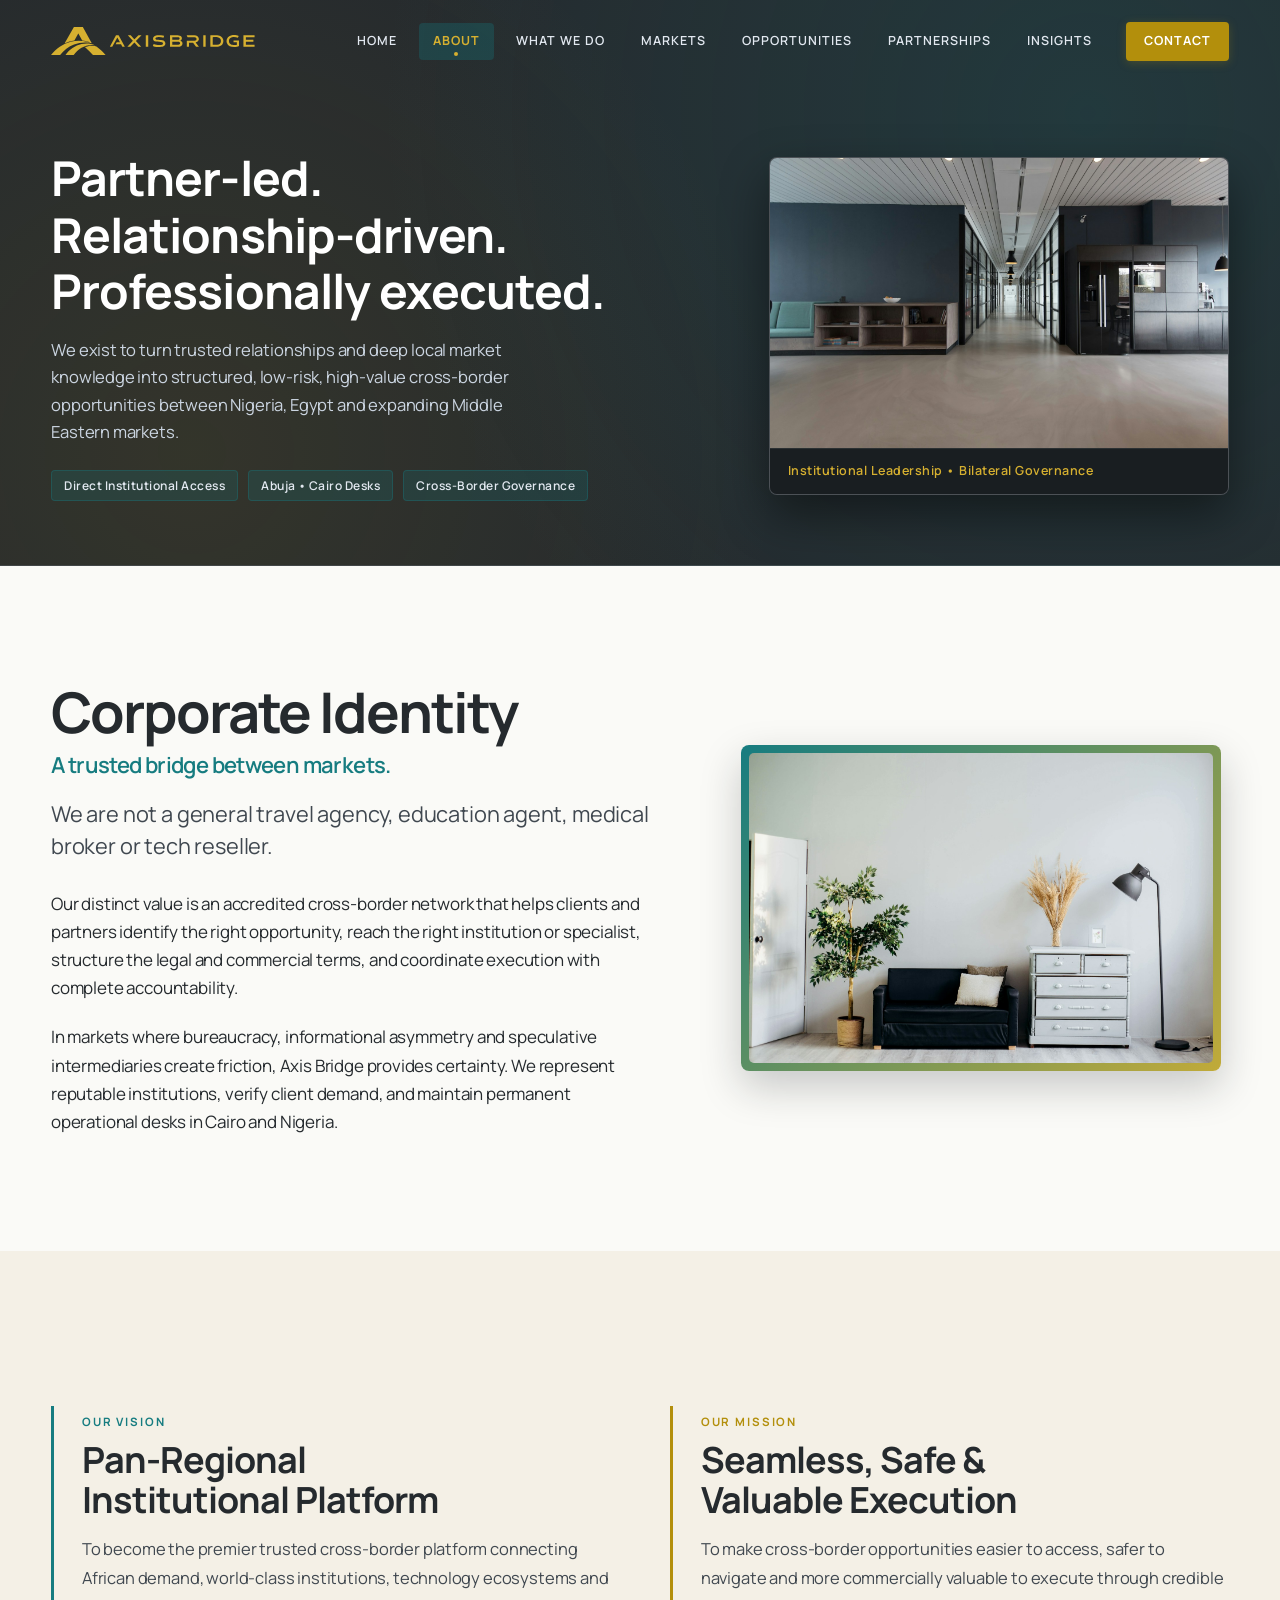
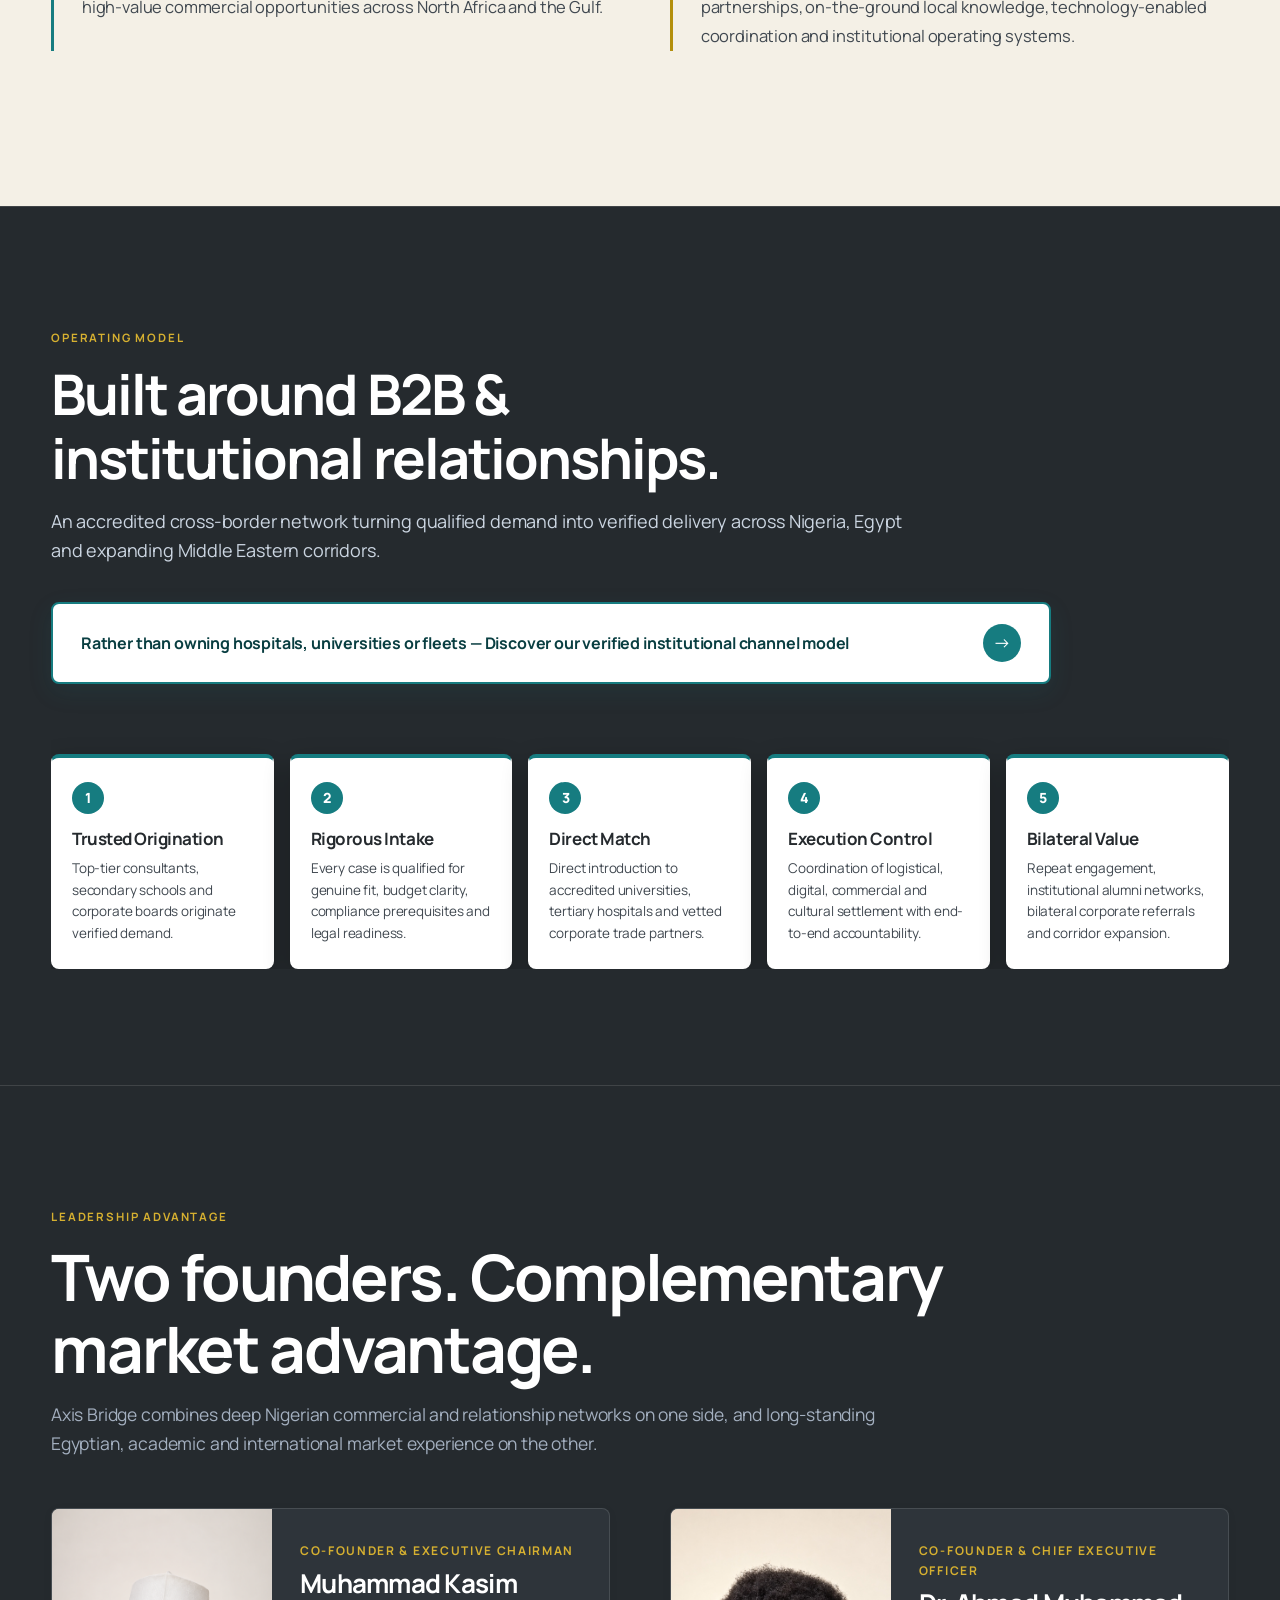
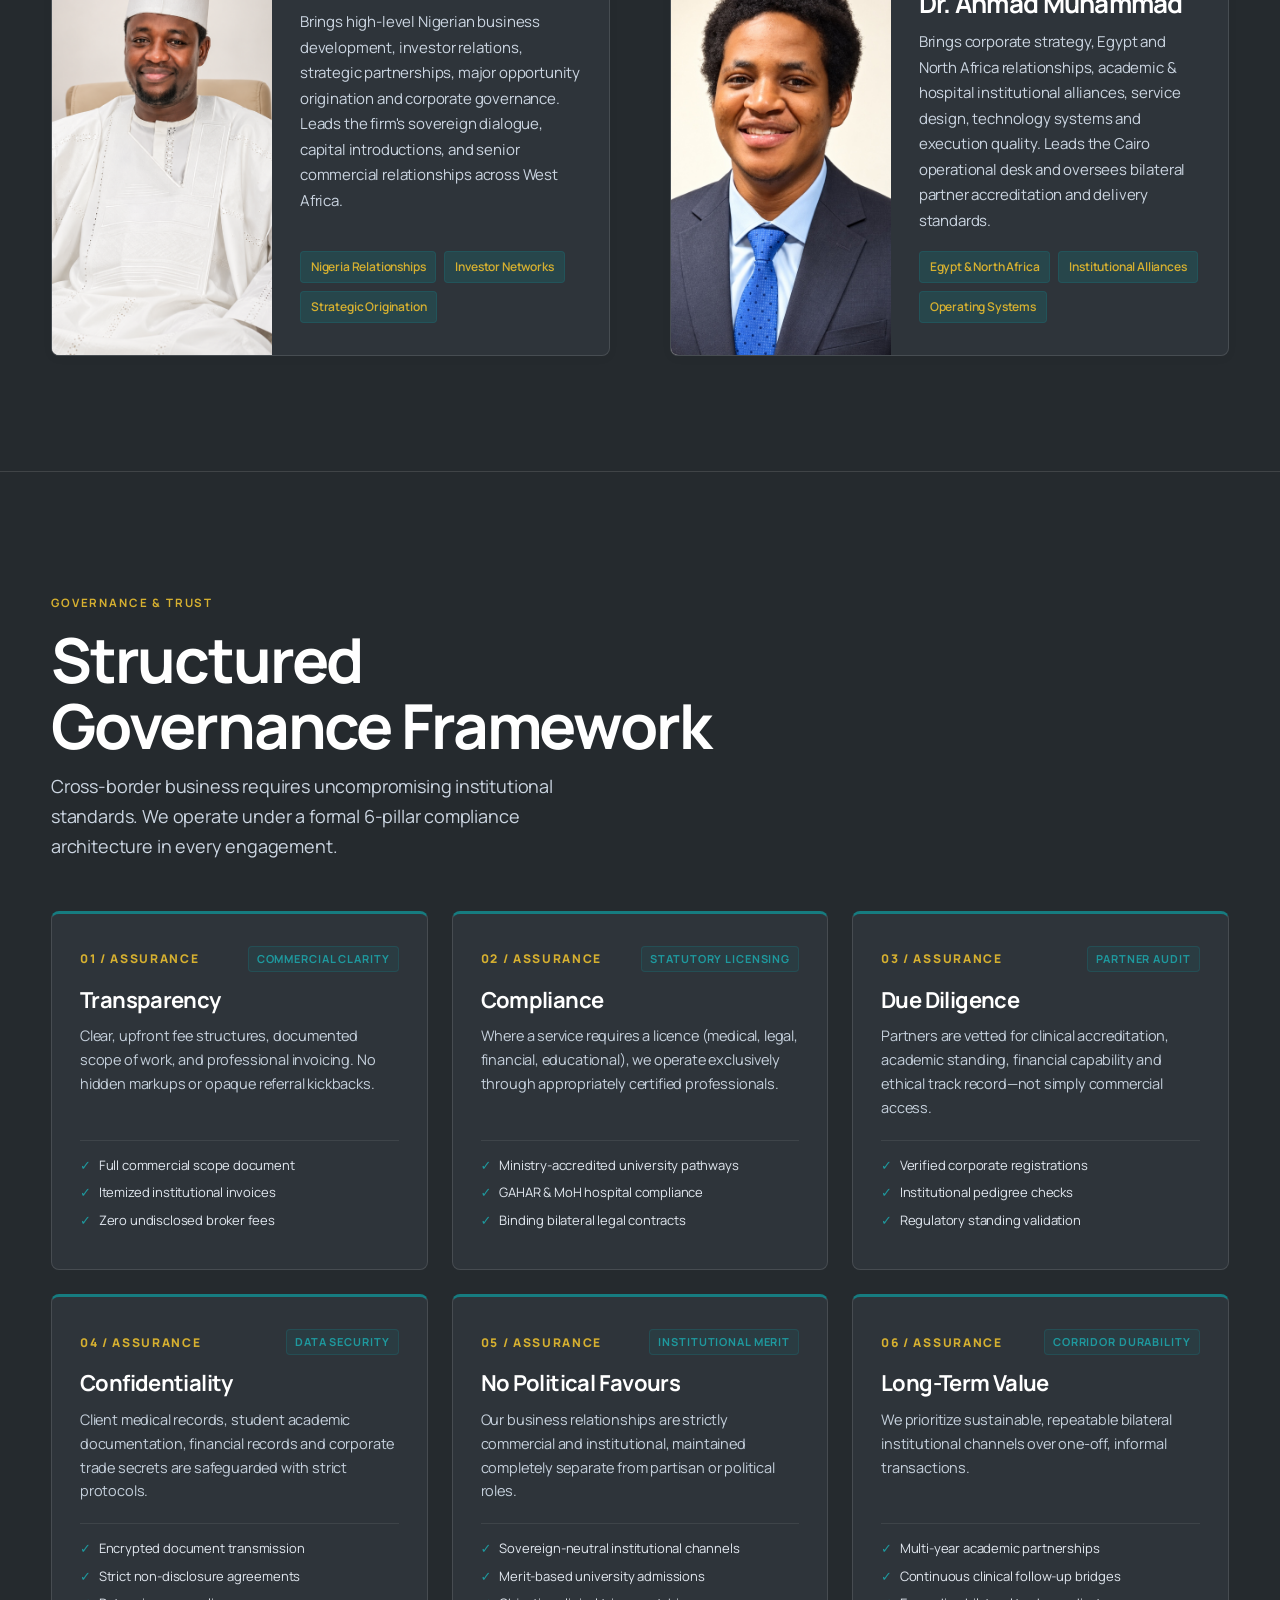
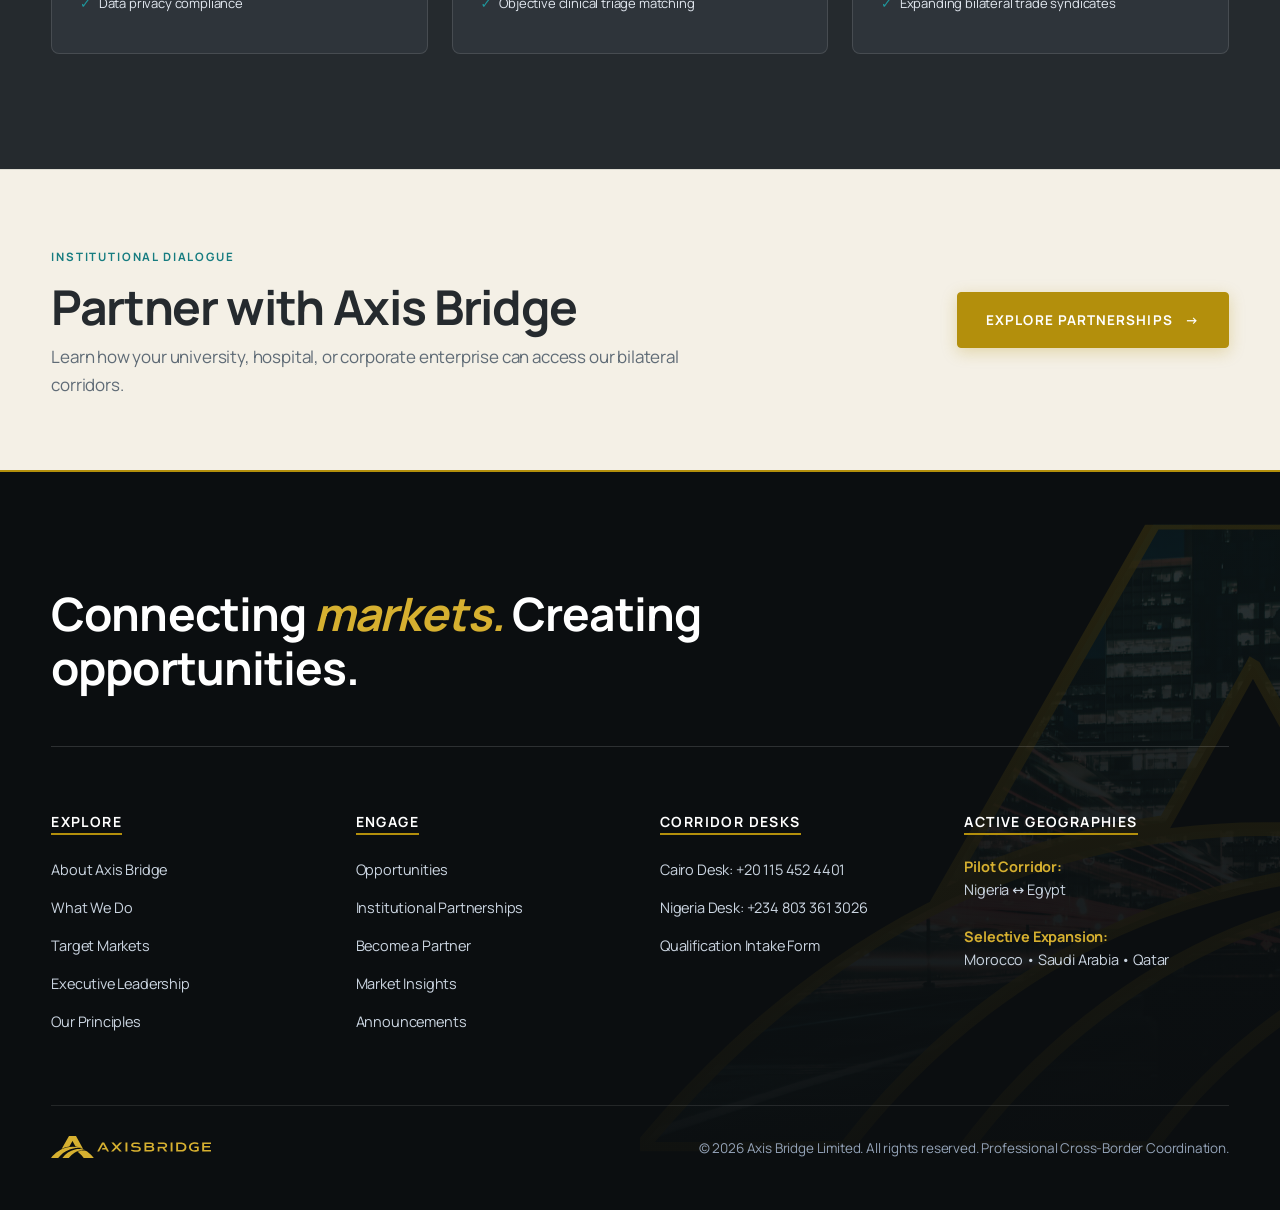
==== commit 681409da: "UI/UX corrections: Redesign Five Business Pillars in sea-green palette, switch leadership portraits," ====
--- a/about.html
+++ b/about.html
@@ -23,6 +23,9 @@
     <symbol id="lg" viewBox="847.1 731.6 656.4 90.2">
       <path fill="currentColor" d="M 978.46875 783.882812 C 975.941406 783.429688 973.449219 782.769531 970.910156 782.359375 C 954.722656 779.71875 936.734375 781.960938 921.445312 787.707031 C 903.488281 794.457031 888.191406 806.359375 876.554688 821.496094 C 875.777344 821.558594 874.996094 821.5 874.21875 821.511719 C 866.019531 821.671875 857.613281 821.664062 849.386719 821.660156 C 848.675781 821.660156 847.859375 821.386719 847.101562 821.515625 C 863.570312 801.566406 885.171875 785.367188 910.601562 778.957031 C 928.1875 774.523438 945.445312 774.738281 963.070312 778.824219 C 966.492188 779.621094 969.847656 780.640625 973.238281 781.53125 L 967.6875 779.179688 C 961.222656 776.902344 954.480469 775.390625 947.644531 774.710938 L 935.234375 752.429688 L 934.941406 752.261719 L 922.484375 774.699219 C 911.609375 776.285156 900.910156 779.238281 891.023438 784.015625 L 920.914062 731.640625 L 949.65625 731.734375 Z M 978.46875 783.882812 M 1022.910156 821.515625 C 1022.265625 821.429688 1021.652344 821.65625 1021.015625 821.65625 C 1008.8125 821.65625 996.484375 821.398438 984.289062 821.652344 C 983.496094 821.671875 981.890625 821.828125 981.34375 821.320312 C 975.785156 813.910156 969.378906 807.117188 962.191406 801.265625 C 960.15625 799.613281 957.984375 798.128906 955.988281 796.429688 C 959.515625 795.28125 963.027344 794.066406 966.679688 793.335938 C 973.773438 791.910156 981.054688 791.914062 988.167969 793.199219 C 989.574219 793.453125 992.261719 793.902344 993.5 794.40625 C 994.441406 794.789062 996.644531 796.546875 997.59375 797.238281 C 1007.023438 804.121094 1015.574219 812.457031 1022.910156 821.515625 M 990.496094 791.070312 C 963.246094 784.5 935.929688 800.011719 920.265625 821.5625 C 918.867188 821.5 917.453125 821.507812 916.046875 821.511719 C 911.414062 821.53125 906.714844 821.53125 902.070312 821.511719 C 899.304688 821.5 896.535156 821.535156 893.765625 821.515625 C 906.503906 804.664062 924.714844 791.203125 945.65625 786.691406 C 959.535156 783.703125 975.699219 784.285156 988.753906 790.132812 C 989.308594 790.382812 990.0625 790.679688 990.496094 791.070312 M 1237.839844 778.996094 L 1237.839844 788.410156 L 1238.1875 788.757812 L 1257.964844 788.757812 C 1258.238281 788.757812 1259.734375 788.261719 1260.101562 788.105469 C 1263.90625 786.480469 1263.921875 781.441406 1260.332031 779.648438 C 1260.117188 779.542969 1258.753906 778.996094 1258.664062 778.996094 Z M 1237.839844 772.71875 L 1257.5 772.71875 C 1257.660156 772.71875 1259.3125 772.128906 1259.558594 771.988281 C 1262.695312 770.175781 1261.949219 765.796875 1258.503906 764.742188 C 1258.269531 764.667969 1256.914062 764.351562 1256.800781 764.351562 L 1238.1875 764.351562 L 1237.839844 764.699219 Z M 1230.394531 758.421875 L 1231.195312 758.0625 C 1240.046875 759.21875 1257.460938 755.601562 1264.808594 760.535156 C 1270.046875 764.054688 1270.296875 771.292969 1265.140625 775.003906 C 1264.648438 775.359375 1263.746094 775.320312 1263.898438 775.96875 C 1272.523438 778.511719 1273.039062 789.519531 1265.070312 793.53125 C 1262.597656 794.777344 1259.976562 794.9375 1257.277344 795.277344 L 1230.394531 795.265625 Z M 1230.394531 758.421875 M 1474.921875 764.582031 L 1474.921875 772.71875 L 1499.121094 772.71875 L 1499.121094 778.996094 L 1474.921875 778.996094 L 1474.921875 788.410156 L 1475.273438 788.757812 L 1503.542969 788.757812 L 1503.542969 795.265625 L 1467.011719 795.265625 L 1467.011719 758.421875 L 1467.363281 758.074219 L 1503.191406 758.074219 L 1503.542969 758.421875 L 1503.542969 764.234375 L 1503.191406 764.582031 Z M 1474.921875 764.582031 M 1368.132812 788.988281 L 1382.441406 788.988281 C 1396.3125 788.988281 1399.476562 768.65625 1386.09375 765.117188 C 1382.347656 764.125 1372.828125 763.882812 1368.933594 764.339844 C 1368.59375 764.378906 1368.335938 764.367188 1368.132812 764.699219 Z M 1360.453125 758.65625 C 1360.476562 758.578125 1360.816406 758.246094 1360.921875 758.195312 C 1367.871094 758.269531 1375.28125 757.683594 1382.21875 758.066406 C 1395.695312 758.804688 1405.601562 768.433594 1401.460938 782.425781 C 1396.394531 799.558594 1374.683594 794.5 1361.257812 795.277344 L 1360.453125 794.917969 Z M 1360.453125 758.65625 M 1188.464844 758.140625 C 1193.875 757.617188 1201.820312 757.90625 1207.171875 758.84375 C 1207.785156 758.953125 1211.746094 759.761719 1211.773438 760.046875 L 1209.539062 765.960938 C 1203.527344 764.414062 1196.941406 763.953125 1190.726562 764.351562 C 1188.171875 764.515625 1183.574219 765.125 1183.386719 768.425781 C 1183.203125 771.679688 1187.097656 772.402344 1189.566406 772.714844 C 1199.074219 773.921875 1217.21875 771.585938 1215.480469 786.523438 C 1214.214844 797.347656 1194.714844 796.589844 1187.03125 795.703125 C 1182.941406 795.226562 1178.878906 794.132812 1175.121094 792.488281 L 1177.953125 786.464844 C 1180.769531 787.554688 1183.617188 788.601562 1186.609375 789.148438 C 1191.273438 790 1202.867188 790.816406 1206.539062 787.589844 C 1209.039062 785.398438 1207.925781 782.140625 1205.03125 780.972656 C 1199.984375 778.933594 1190.988281 780.128906 1184.976562 778.695312 C 1170.460938 775.222656 1174.144531 759.53125 1188.464844 758.140625 M 1452.820312 792.710938 C 1450.648438 793.667969 1448.601562 794.570312 1446.265625 795.109375 C 1434.730469 797.765625 1418.125 795.964844 1413.730469 783.066406 C 1409.585938 770.910156 1417.25 760.363281 1429.273438 757.910156 C 1436.554688 756.425781 1445.417969 757.042969 1451.871094 760.785156 L 1449.09375 766.441406 C 1438.382812 760.742188 1418.921875 762.386719 1420.484375 778.410156 C 1421.519531 789.066406 1433.605469 790.789062 1442.195312 789.417969 C 1443.394531 789.226562 1444.847656 789.105469 1445.839844 788.410156 L 1445.839844 781.085938 L 1435.140625 781.085938 L 1435.140625 774.808594 L 1452.472656 774.808594 L 1452.820312 775.160156 Z M 1452.820312 792.710938 M 1310.082031 775.972656 C 1318.621094 775.070312 1317.726562 764.484375 1309.625 764.34375 L 1287.316406 764.3125 L 1284.890625 760.695312 L 1284.601562 758.304688 L 1308.230469 758.0625 C 1317.351562 757.53125 1326.84375 764.9375 1322.496094 774.660156 C 1320.40625 779.339844 1317.503906 779.71875 1313.308594 781.296875 C 1313.0625 781.390625 1312.914062 781.179688 1312.992188 781.664062 L 1323.691406 795.265625 L 1314.386719 795.265625 L 1304.730469 782.015625 L 1291.585938 782.015625 L 1291.585938 795.265625 L 1284.605469 795.265625 L 1284.605469 775.972656 Z M 1310.082031 775.972656 M 1138.722656 758.308594 L 1120.59375 776.585938 L 1137.5625 795.265625 L 1128.371094 795.265625 L 1115.808594 781.554688 L 1102.546875 795.265625 L 1093.121094 795.265625 L 1110.773438 776.28125 L 1094.519531 758.308594 L 1103.941406 758.308594 C 1107.335938 761.960938 1110.515625 765.851562 1113.941406 769.46875 C 1114.25 769.792969 1115.695312 771.363281 1116.007812 771.308594 L 1128.835938 758.308594 Z M 1138.722656 758.308594 M 1084.980469 795.265625 L 1077.183594 795.265625 L 1072.648438 786.898438 L 1055.429688 786.898438 L 1058.210938 781.253906 C 1058.316406 781.117188 1058.6875 780.855469 1058.804688 780.855469 L 1069.160156 780.855469 L 1060.898438 765.050781 L 1044.378906 795.265625 L 1036.585938 795.265625 L 1056.472656 758.535156 C 1056.652344 758.296875 1056.90625 758.324219 1057.164062 758.292969 C 1058.015625 758.191406 1064.558594 758.222656 1064.972656 758.421875 Z M 1084.980469 795.265625 M 1160.363281 795.265625 L 1152.449219 795.265625 L 1152.449219 758.304688 L 1160.363281 758.304688 Z M 1160.363281 795.265625 M 1345.328125 795.265625 L 1337.652344 795.265625 L 1337.652344 758.304688 L 1345.328125 758.304688 Z M 1345.328125 795.265625 "/>
     </symbol>
+    <symbol id="mk" viewBox="847 732 176 90">
+      <path d="M 978.46875 783.882812 C 975.941406 783.429688 973.449219 782.769531 970.910156 782.359375 C 954.722656 779.71875 936.734375 781.960938 921.445312 787.707031 C 903.488281 794.457031 888.191406 806.359375 876.554688 821.496094 C 875.777344 821.558594 874.996094 821.5 874.21875 821.511719 C 866.019531 821.671875 857.613281 821.664062 849.386719 821.660156 C 848.675781 821.660156 847.859375 821.386719 847.101562 821.515625 C 863.570312 801.566406 885.171875 785.367188 910.601562 778.957031 C 928.1875 774.523438 945.445312 774.738281 963.070312 778.824219 C 966.492188 779.621094 969.847656 780.640625 973.238281 781.53125 L 967.6875 779.179688 C 961.222656 776.902344 954.480469 775.390625 947.644531 774.710938 L 935.234375 752.429688 L 934.941406 752.261719 L 922.484375 774.699219 C 911.609375 776.285156 900.910156 779.238281 891.023438 784.015625 L 920.914062 731.640625 L 949.65625 731.734375 Z M 1022.910156 821.515625 C 1022.265625 821.429688 1021.652344 821.65625 1021.015625 821.65625 C 1008.8125 821.65625 996.484375 821.398438 984.289062 821.652344 C 983.496094 821.671875 981.890625 821.828125 981.34375 821.320312 C 975.785156 813.910156 969.378906 807.117188 962.191406 801.265625 C 960.15625 799.613281 957.984375 798.128906 955.988281 796.429688 C 959.515625 795.28125 963.027344 794.066406 966.679688 793.335938 C 973.773438 791.910156 981.054688 791.914062 988.167969 793.199219 C 989.574219 793.453125 992.261719 793.902344 993.5 794.40625 C 994.441406 794.789062 996.644531 796.546875 997.59375 797.238281 C 1007.023438 804.121094 1015.574219 812.457031 1022.910156 821.515625 M 990.496094 791.070312 C 963.246094 784.5 935.929688 800.011719 920.265625 821.5625 C 918.867188 821.5 917.453125 821.507812 916.046875 821.511719 C 911.414062 821.53125 906.714844 821.53125 902.070312 821.511719 C 899.304688 821.5 896.535156 821.535156 893.765625 821.515625 C 906.503906 804.664062 924.714844 791.203125 945.65625 786.691406 C 959.535156 783.703125 975.699219 784.285156 988.753906 790.132812 C 989.308594 790.382812 990.0625 790.679688 990.496094 791.070312"/>
+    </symbol>
   </svg>
 
   <!-- Site Header -->
@@ -193,11 +196,11 @@
           </p>
         </div>
 
-        <div class="leadership-grid-modern reveal">
+                <div class="leadership-grid-modern reveal">
           <!-- Founder 1: Muhammad Kasim -->
           <div class="leader-card-modern" style="background-color: var(--charcoal-surface); border-color: var(--charcoal-border);">
             <div class="leader-portrait-wrap">
-              <img src="assets/images/muhammad_kasim.png" alt="Muhammad Kasim — Co-Founder & Executive Chairman" class="leader-portrait-img">
+              <img src="assets/images/dr_ahmad_muhammad.jpg" alt="Muhammad Kasim — Co-Founder &amp; Executive Chairman" class="leader-portrait-img">
             </div>
             <div class="leader-bio-wrap">
               <div>
@@ -218,7 +221,7 @@
           <!-- Founder 2: Dr. Ahmad Muhammad -->
           <div class="leader-card-modern" style="background-color: var(--charcoal-surface); border-color: var(--charcoal-border);">
             <div class="leader-portrait-wrap">
-              <img src="assets/images/dr_ahmad_muhammad.jpg" alt="Dr. Ahmad Muhammad — Co-Founder & Chief Executive Officer" class="leader-portrait-img">
+              <img src="assets/images/muhammad_kasim.png" alt="Dr. Ahmad Muhammad — Co-Founder &amp; Chief Executive Officer" class="leader-portrait-img">
             </div>
             <div class="leader-bio-wrap">
               <div>
@@ -374,15 +377,33 @@
   </main>
 
   <!-- Global Footer with Subtly Repeated Official Logo-Mark Pattern Backdrop -->
+    <!-- Global Footer with Hero Bridge Pattern Image Backdrop -->
   <footer class="site-footer">
     <div class="footer-pattern-backdrop" aria-hidden="true">
-      <svg viewBox="0 0 1600 600" preserveAspectRatio="xMidYMid slice" class="footer-pattern-svg">
-        <pattern id="footerMarkPatternAbout" width="280" height="144" patternUnits="userSpaceOnUse" patternTransform="rotate(-6)">
-          <use href="#mk" x="40" y="25" width="200" height="103" opacity="0.05" fill="#167C80"/>
-          <use href="#mk" x="40" y="25" width="200" height="103" opacity="0.035" fill="none" stroke="#D6B030" stroke-width="1.5"/>
-        </pattern>
-        <rect width="100%" height="100%" fill="url(#footerMarkPatternAbout)"/>
+      <svg viewBox="0 0 1600 700" preserveAspectRatio="xMidYMid slice" class="footer-pattern-svg">
+        <defs>
+          <mask id="footerBridgeMask">
+            <rect width="1600" height="700" fill="#000"/>
+            <g fill="#fff" transform="translate(800 50) scale(6.6) translate(-847 -732)">
+              <use href="#mk" x="847" y="732" width="176" height="90"/>
+            </g>
+          </mask>
+          <linearGradient id="footerTint" x1="0" y1="0" x2="1" y2="1">
+            <stop offset="0%" stop-color="#0A2540" stop-opacity="0.75"/>
+            <stop offset="50%" stop-color="#167C80" stop-opacity="0.65"/>
+            <stop offset="100%" stop-color="#14181B" stop-opacity="0.85"/>
+          </linearGradient>
+        </defs>
+        <!-- Actual Large Architectural Bridge Photograph from Hero -->
+        <image href="assets/images/hero_bridge_wide.jpg" width="1600" height="700" preserveAspectRatio="xMidYMid slice" mask="url(#footerBridgeMask)" opacity="0.65"/>
+        <!-- Brand color overlay on masked bridge -->
+        <rect width="1600" height="700" fill="url(#footerTint)" mask="url(#footerBridgeMask)" style="mix-blend-mode: overlay;"/>
+        <!-- Gold architectural outline tracing bridge pattern geometry -->
+        <g fill="none" stroke="#B38F0C" stroke-width="2" opacity="0.75" transform="translate(800 50) scale(6.6) translate(-847 -732)">
+          <use href="#mk" x="847" y="732" width="176" height="90"/>
+        </g>
       </svg>
+      <div class="footer-overlay-gradient"></div>
     </div>
     <div class="container">
       <div class="footer-top">
@@ -425,9 +446,9 @@
 
         <div class="footer-col">
           <h4>Active Geographies</h4>
-          <p style="color: #A8B2C4; font-size: 14.5px; line-height: 1.6;">
+          <p style="color: #CBD5E1; font-size: 14.5px; line-height: 1.6;">
             <strong style="color: var(--gold-light);">Pilot Corridor:</strong><br>
-            Nigeria ↔ Egypt<br><br>
+            Nigeria &harr; Egypt<br><br>
             <strong style="color: var(--gold-light);">Selective Expansion:</strong><br>
             Morocco &bull; Saudi Arabia &bull; Qatar
           </p>
--- a/assets/css/main.css
+++ b/assets/css/main.css
@@ -3355,3 +3355,429 @@
     grid-template-columns: 1fr;
   }
 }
+
+/* ==========================================================================
+   AXIS BRIDGE UI/UX CURRENT CORRECTIONS:
+   1. FIVE BUSINESS PILLARS (APPROVED SEA-GREEN/TEAL NEXUS SHOWCASE)
+   2. LEADERSHIP ADVANTAGE (POLISHED EXECUTIVE LAYOUT)
+   3. UNIVERSAL FOOTER (HERO BRIDGE PATTERN IMAGE BACKDROP)
+   ========================================================================== */
+
+/* 1. FIVE BUSINESS PILLARS: APPROVED SEA-GREEN / TEAL PALETTE */
+.pillars-nexus-section {
+  position: relative;
+  background: radial-gradient(circle at 12% 18%, rgba(30, 164, 169, 0.35) 0%, transparent 55%),
+              radial-gradient(circle at 88% 82%, rgba(10, 48, 50, 0.6) 0%, transparent 60%),
+              linear-gradient(145deg, #093739 0%, #10595C 42%, #167C80 80%, #0D4E50 100%) !important;
+  color: #FFFFFF;
+  padding: clamp(80px, 9vw, 130px) 0;
+  overflow: hidden;
+  border-top: 1px solid rgba(214, 176, 48, 0.25);
+  border-bottom: 1px solid rgba(214, 176, 48, 0.25);
+}
+
+.pillars-nexus-bg-grid {
+  position: absolute;
+  inset: 0;
+  width: 100%;
+  height: 100%;
+  background-image: 
+    linear-gradient(rgba(255, 255, 255, 0.035) 1px, transparent 1px),
+    linear-gradient(90deg, rgba(255, 255, 255, 0.035) 1px, transparent 1px);
+  background-size: 60px 60px;
+  pointer-events: none;
+  opacity: 0.6;
+}
+
+.pillars-nexus-grid {
+  display: grid;
+  grid-template-columns: repeat(5, 1fr);
+  gap: 20px;
+  margin-top: 55px;
+  position: relative;
+  z-index: 2;
+}
+
+.pillar-nexus-card {
+  position: relative;
+  background: linear-gradient(180deg, rgba(255, 255, 255, 0.12) 0%, rgba(255, 255, 255, 0.04) 100%);
+  border: 1px solid rgba(255, 255, 255, 0.18);
+  border-top: 3px solid var(--gold-light);
+  border-radius: var(--radius-md);
+  padding: 32px 24px;
+  display: flex;
+  flex-direction: column;
+  justify-content: space-between;
+  backdrop-filter: blur(12px);
+  -webkit-backdrop-filter: blur(12px);
+  transition: all 0.35s cubic-bezier(0.16, 1, 0.3, 1);
+  box-shadow: 0 12px 30px rgba(0, 0, 0, 0.25);
+}
+
+.pillar-nexus-card:hover {
+  transform: translateY(-8px);
+  background: linear-gradient(180deg, rgba(255, 255, 255, 0.18) 0%, rgba(255, 255, 255, 0.08) 100%);
+  border-color: rgba(255, 255, 255, 0.35);
+  border-top-color: #FFFFFF;
+  box-shadow: 0 20px 45px rgba(0, 0, 0, 0.35), 0 0 30px rgba(22, 124, 128, 0.4);
+}
+
+.pillar-nexus-topbar {
+  display: flex;
+  align-items: center;
+  justify-content: space-between;
+  margin-bottom: 22px;
+}
+
+.pillar-nexus-num {
+  font-family: var(--font-display);
+  font-size: 15px;
+  font-weight: 800;
+  letter-spacing: 0.12em;
+  color: var(--gold-light);
+  background: rgba(214, 176, 48, 0.15);
+  border: 1px solid rgba(214, 176, 48, 0.35);
+  padding: 4px 10px;
+  border-radius: 999px;
+}
+
+.pillar-icon-badge {
+  width: 44px;
+  height: 44px;
+  border-radius: 12px;
+  background: rgba(255, 255, 255, 0.12);
+  border: 1px solid rgba(255, 255, 255, 0.25);
+  display: flex;
+  align-items: center;
+  justify-content: center;
+  color: #FFFFFF;
+  transition: all var(--transition-fast);
+}
+
+.pillar-nexus-card:hover .pillar-icon-badge {
+  background: var(--gold);
+  color: var(--charcoal);
+  border-color: var(--gold);
+  transform: scale(1.08);
+}
+
+.pillar-nexus-category {
+  font-size: 11.5px;
+  font-weight: 700;
+  text-transform: uppercase;
+  letter-spacing: 0.12em;
+  color: var(--gold-light);
+  margin-bottom: 8px;
+  display: block;
+}
+
+.pillar-nexus-card h3 {
+  font-size: clamp(21px, 1.8vw, 24px);
+  font-weight: 700;
+  color: #FFFFFF;
+  line-height: 1.25;
+  margin-bottom: 14px;
+}
+
+.pillar-nexus-card p {
+  font-size: 14.5px;
+  line-height: 1.65;
+  color: #E2E8F0;
+  margin-bottom: 24px;
+  flex-grow: 1;
+}
+
+.pillar-nexus-tag {
+  display: inline-block;
+  font-size: 11px;
+  font-weight: 600;
+  letter-spacing: 0.04em;
+  color: #C3E5E6;
+  background: rgba(0, 0, 0, 0.2);
+  padding: 5px 10px;
+  border-radius: 4px;
+  margin-bottom: 20px;
+  border-left: 2px solid var(--gold);
+}
+
+.pillar-nexus-cta {
+  display: inline-flex;
+  align-items: center;
+  justify-content: space-between;
+  width: 100%;
+  padding: 12px 18px;
+  background: #FFFFFF;
+  color: var(--teal-deep);
+  font-size: 12.5px;
+  font-weight: 700;
+  text-transform: uppercase;
+  letter-spacing: 0.06em;
+  border-radius: var(--radius-sm);
+  text-decoration: none;
+  transition: all var(--transition-fast);
+  box-shadow: 0 4px 14px rgba(0, 0, 0, 0.2);
+}
+
+.pillar-nexus-cta span.arr {
+  transition: transform var(--transition-fast);
+  font-size: 15px;
+}
+
+.pillar-nexus-card:hover .pillar-nexus-cta {
+  background: var(--gold-light);
+  color: var(--charcoal);
+  box-shadow: 0 6px 20px rgba(214, 176, 48, 0.35);
+}
+
+.pillar-nexus-card:hover .pillar-nexus-cta span.arr {
+  transform: translateX(5px);
+}
+
+/* 2. LEADERSHIP ADVANTAGE: POLISHED EXECUTIVE PRESENTATION */
+.leadership-executive-grid {
+  display: grid;
+  grid-template-columns: repeat(2, 1fr);
+  gap: clamp(30px, 4vw, 50px);
+  margin-top: 50px;
+}
+
+.leader-executive-card {
+  background: linear-gradient(135deg, var(--charcoal-surface) 0%, #151A1D 100%);
+  border: 1px solid var(--charcoal-border);
+  border-radius: var(--radius-md);
+  overflow: hidden;
+  display: grid;
+  grid-template-columns: 240px 1fr;
+  transition: all 0.35s cubic-bezier(0.16, 1, 0.3, 1);
+  box-shadow: 0 16px 36px rgba(0, 0, 0, 0.35);
+  position: relative;
+}
+
+.leader-executive-card::before {
+  content: "";
+  position: absolute;
+  top: 0;
+  left: 0;
+  right: 0;
+  height: 3px;
+  background: linear-gradient(90deg, var(--gold) 0%, var(--teal) 100%);
+  opacity: 0.7;
+}
+
+.leader-executive-card:hover {
+  transform: translateY(-6px);
+  border-color: rgba(214, 176, 48, 0.4);
+  box-shadow: 0 24px 50px rgba(0, 0, 0, 0.45), 0 0 25px rgba(22, 124, 128, 0.25);
+}
+
+.leader-executive-card:hover::before {
+  opacity: 1;
+}
+
+.leader-portrait-frame {
+  position: relative;
+  overflow: hidden;
+  background: #0E1316;
+}
+
+.leader-portrait-frame img {
+  width: 100%;
+  height: 100%;
+  object-fit: cover;
+  object-position: top center;
+  transition: transform 0.5s ease;
+  display: block;
+}
+
+.leader-executive-card:hover .leader-portrait-frame img {
+  transform: scale(1.05);
+}
+
+.leader-portrait-badge {
+  position: absolute;
+  bottom: 12px;
+  left: 12px;
+  right: 12px;
+  background: rgba(10, 37, 64, 0.85);
+  backdrop-filter: blur(8px);
+  -webkit-backdrop-filter: blur(8px);
+  border: 1px solid rgba(255, 255, 255, 0.15);
+  border-radius: 4px;
+  padding: 4px 8px;
+  font-size: 10.5px;
+  font-weight: 700;
+  color: var(--gold-light);
+  letter-spacing: 0.05em;
+  text-transform: uppercase;
+  text-align: center;
+}
+
+.leader-dossier-wrap {
+  padding: 34px 30px;
+  display: flex;
+  flex-direction: column;
+  justify-content: space-between;
+}
+
+.leader-role-kicker {
+  display: inline-block;
+  font-size: 11.5px;
+  font-weight: 700;
+  letter-spacing: 0.14em;
+  text-transform: uppercase;
+  color: var(--gold-light);
+  margin-bottom: 8px;
+}
+
+.leader-dossier-wrap h3 {
+  font-size: clamp(24px, 2.2vw, 30px);
+  font-weight: 700;
+  color: #FFFFFF;
+  margin-bottom: 14px;
+  line-height: 1.2;
+}
+
+.leader-dossier-wrap p {
+  font-size: 14.5px;
+  line-height: 1.7;
+  color: #D2D8DF;
+  margin-bottom: 20px;
+}
+
+.leader-focus-tags {
+  display: flex;
+  flex-wrap: wrap;
+  gap: 8px;
+  margin-top: auto;
+}
+
+.leader-focus-tags span {
+  font-size: 11.5px;
+  font-weight: 600;
+  padding: 4px 10px;
+  border-radius: 4px;
+  background: rgba(22, 124, 128, 0.22);
+  color: var(--gold-light);
+  border: 1px solid rgba(22, 124, 128, 0.4);
+}
+
+/* 3. UNIVERSAL FOOTER: HERO BRIDGE PATTERN IMAGE BACKDROP */
+.site-footer {
+  position: relative;
+  background-color: #0B0E10 !important;
+  color: #FFFFFF;
+  overflow: hidden;
+  padding-top: clamp(80px, 9vw, 120px);
+  padding-bottom: 50px;
+  border-top: 2px solid var(--gold);
+}
+
+.footer-pattern-backdrop {
+  position: absolute;
+  inset: 0;
+  width: 100%;
+  height: 100%;
+  pointer-events: none;
+  z-index: 1;
+  overflow: hidden;
+}
+
+.footer-pattern-svg {
+  width: 100%;
+  height: 100%;
+  display: block;
+}
+
+.footer-overlay-gradient {
+  position: absolute;
+  inset: 0;
+  background: linear-gradient(180deg, rgba(11, 14, 16, 0.72) 0%, rgba(11, 14, 16, 0.88) 55%, rgba(11, 14, 16, 0.97) 100%);
+  pointer-events: none;
+}
+
+.site-footer .container {
+  position: relative;
+  z-index: 3;
+}
+
+.site-footer .footer-top {
+  padding-bottom: 50px;
+  border-bottom: 1px solid rgba(255, 255, 255, 0.14);
+}
+
+.site-footer .footer-tagline {
+  color: #FFFFFF;
+  font-size: clamp(28px, 3.8vw, 46px);
+  font-weight: 700;
+  letter-spacing: -0.02em;
+}
+
+.site-footer .footer-tagline em {
+  color: var(--gold-light);
+  font-style: italic;
+}
+
+.site-footer .footer-col h4 {
+  color: #FFFFFF;
+  font-size: 14px;
+  font-weight: 700;
+  letter-spacing: 0.1em;
+  text-transform: uppercase;
+  margin-bottom: 20px;
+  border-bottom: 2px solid var(--gold);
+  display: inline-block;
+  padding-bottom: 4px;
+}
+
+.site-footer .footer-col ul li a {
+  color: #CBD5E1;
+  font-size: 14.5px;
+  transition: all var(--transition-fast);
+}
+
+.site-footer .footer-col ul li a:hover {
+  color: #FFFFFF;
+  transform: translateX(4px);
+  display: inline-block;
+}
+
+.site-footer .footer-bottom {
+  margin-top: 60px;
+  padding-top: 30px;
+  border-top: 1px solid rgba(255, 255, 255, 0.1);
+  display: flex;
+  align-items: center;
+  justify-content: space-between;
+  flex-wrap: wrap;
+  gap: 20px;
+  color: #94A3B8;
+  font-size: 13.5px;
+}
+
+/* Responsive breakdowns */
+@media (max-width: 1200px) {
+  .pillars-nexus-grid {
+    grid-template-columns: repeat(3, 1fr);
+  }
+}
+
+@media (max-width: 900px) {
+  .leadership-executive-grid {
+    grid-template-columns: 1fr;
+  }
+  .leader-executive-card {
+    grid-template-columns: 220px 1fr;
+  }
+}
+
+@media (max-width: 768px) {
+  .pillars-nexus-grid {
+    grid-template-columns: 1fr;
+  }
+  .leader-executive-card {
+    grid-template-columns: 1fr;
+  }
+  .leader-portrait-frame {
+    height: 320px;
+  }
+}
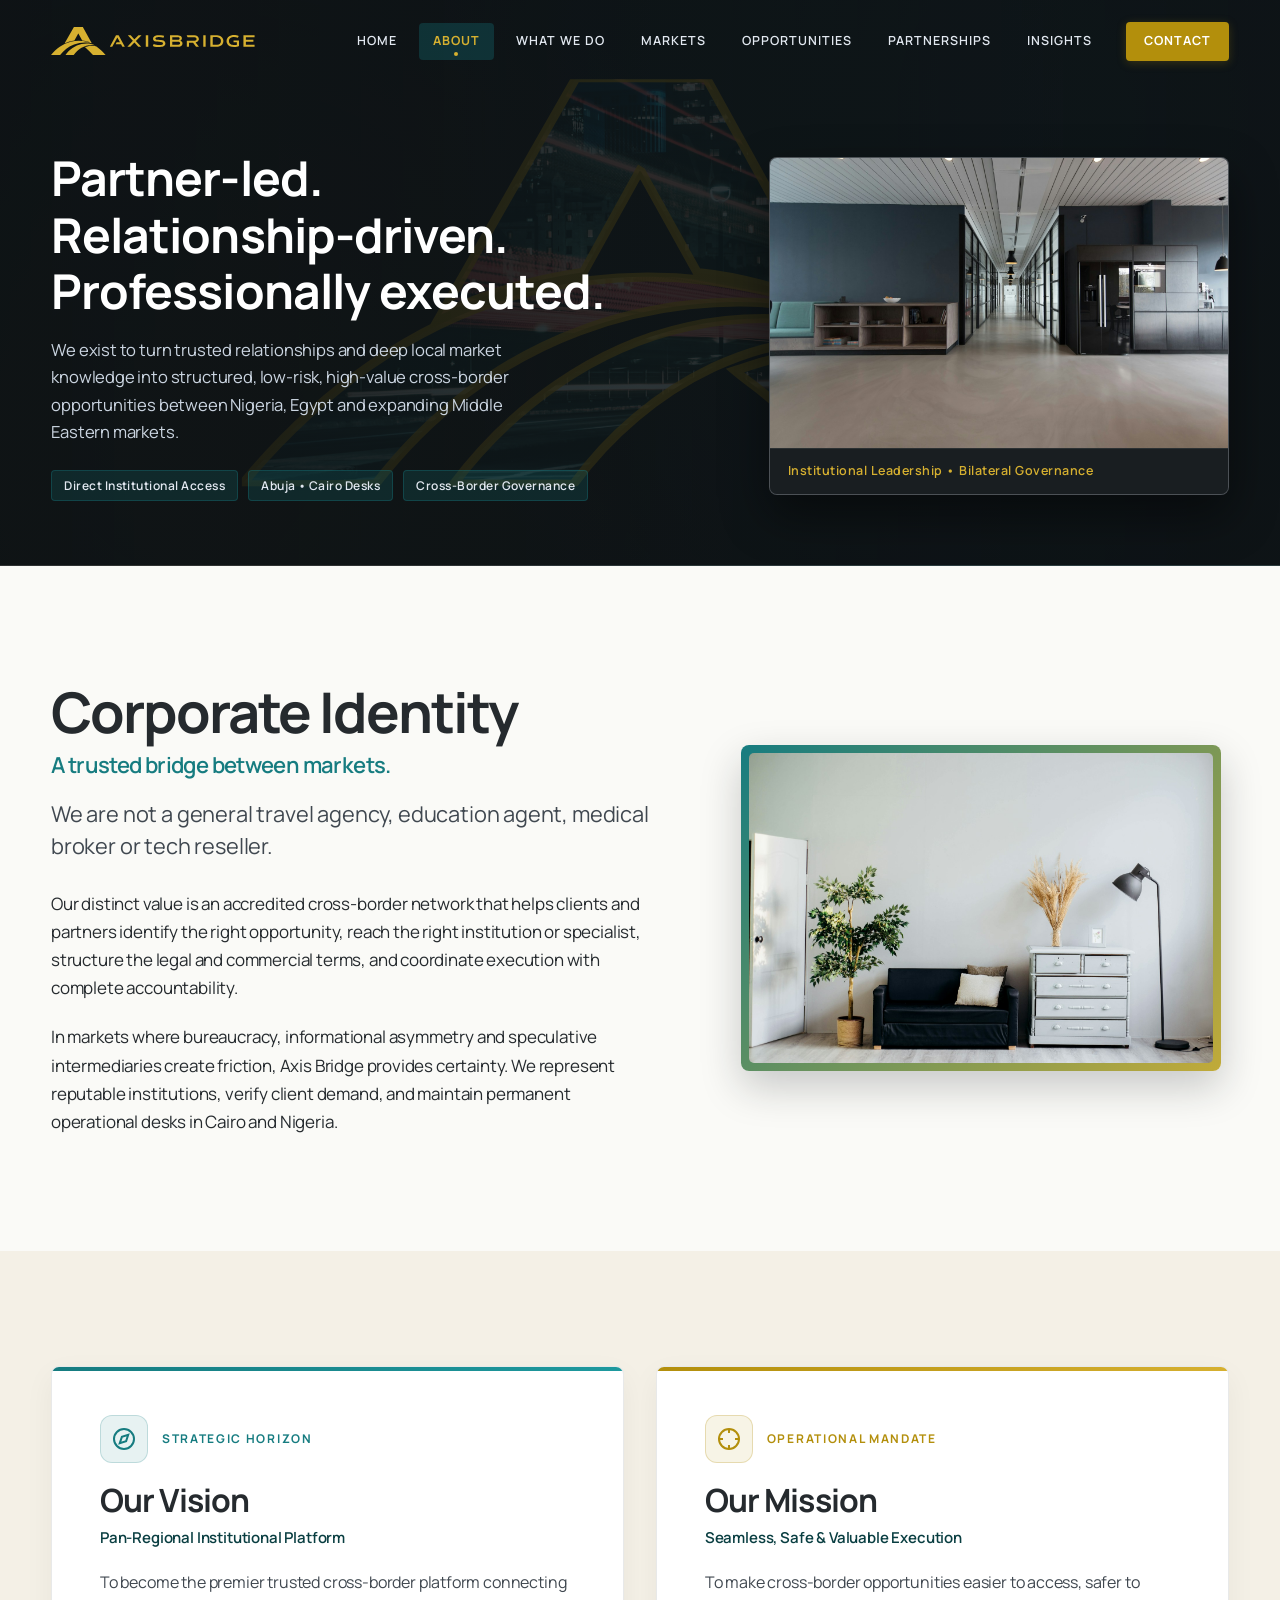
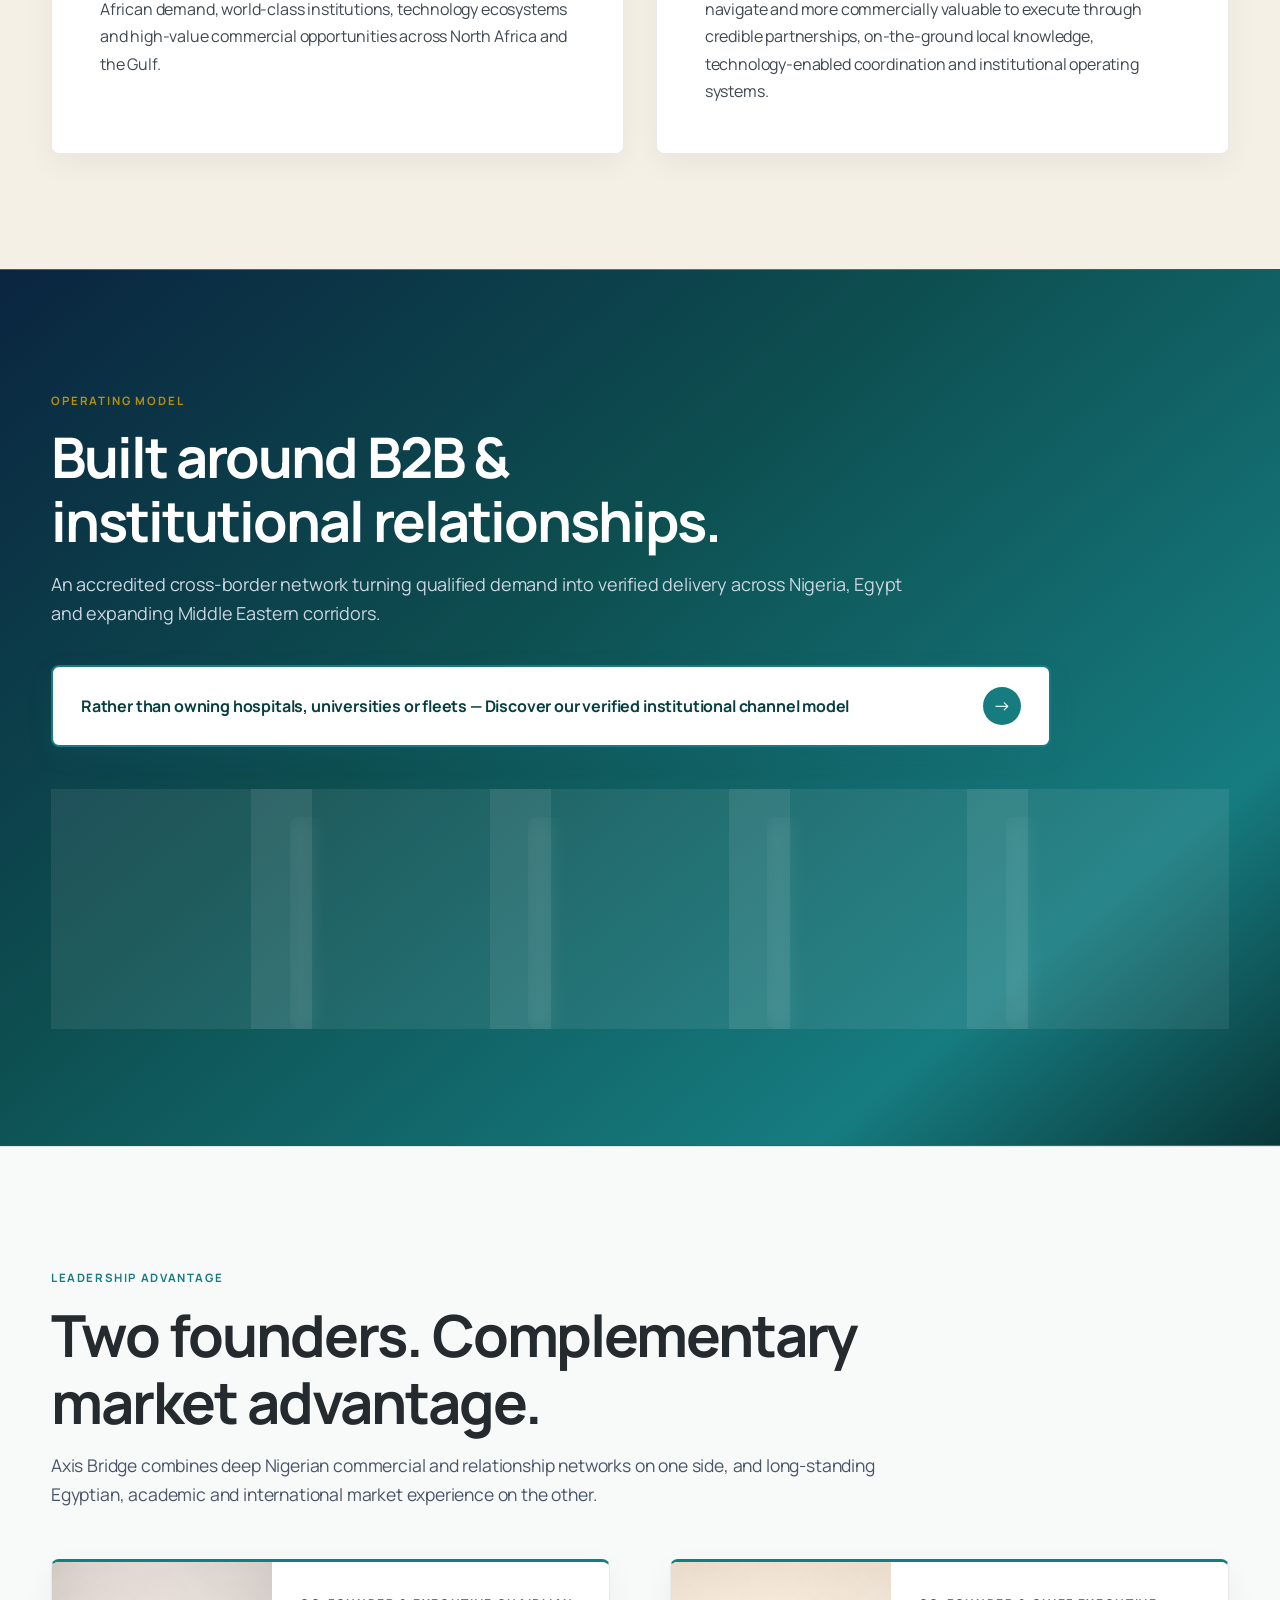
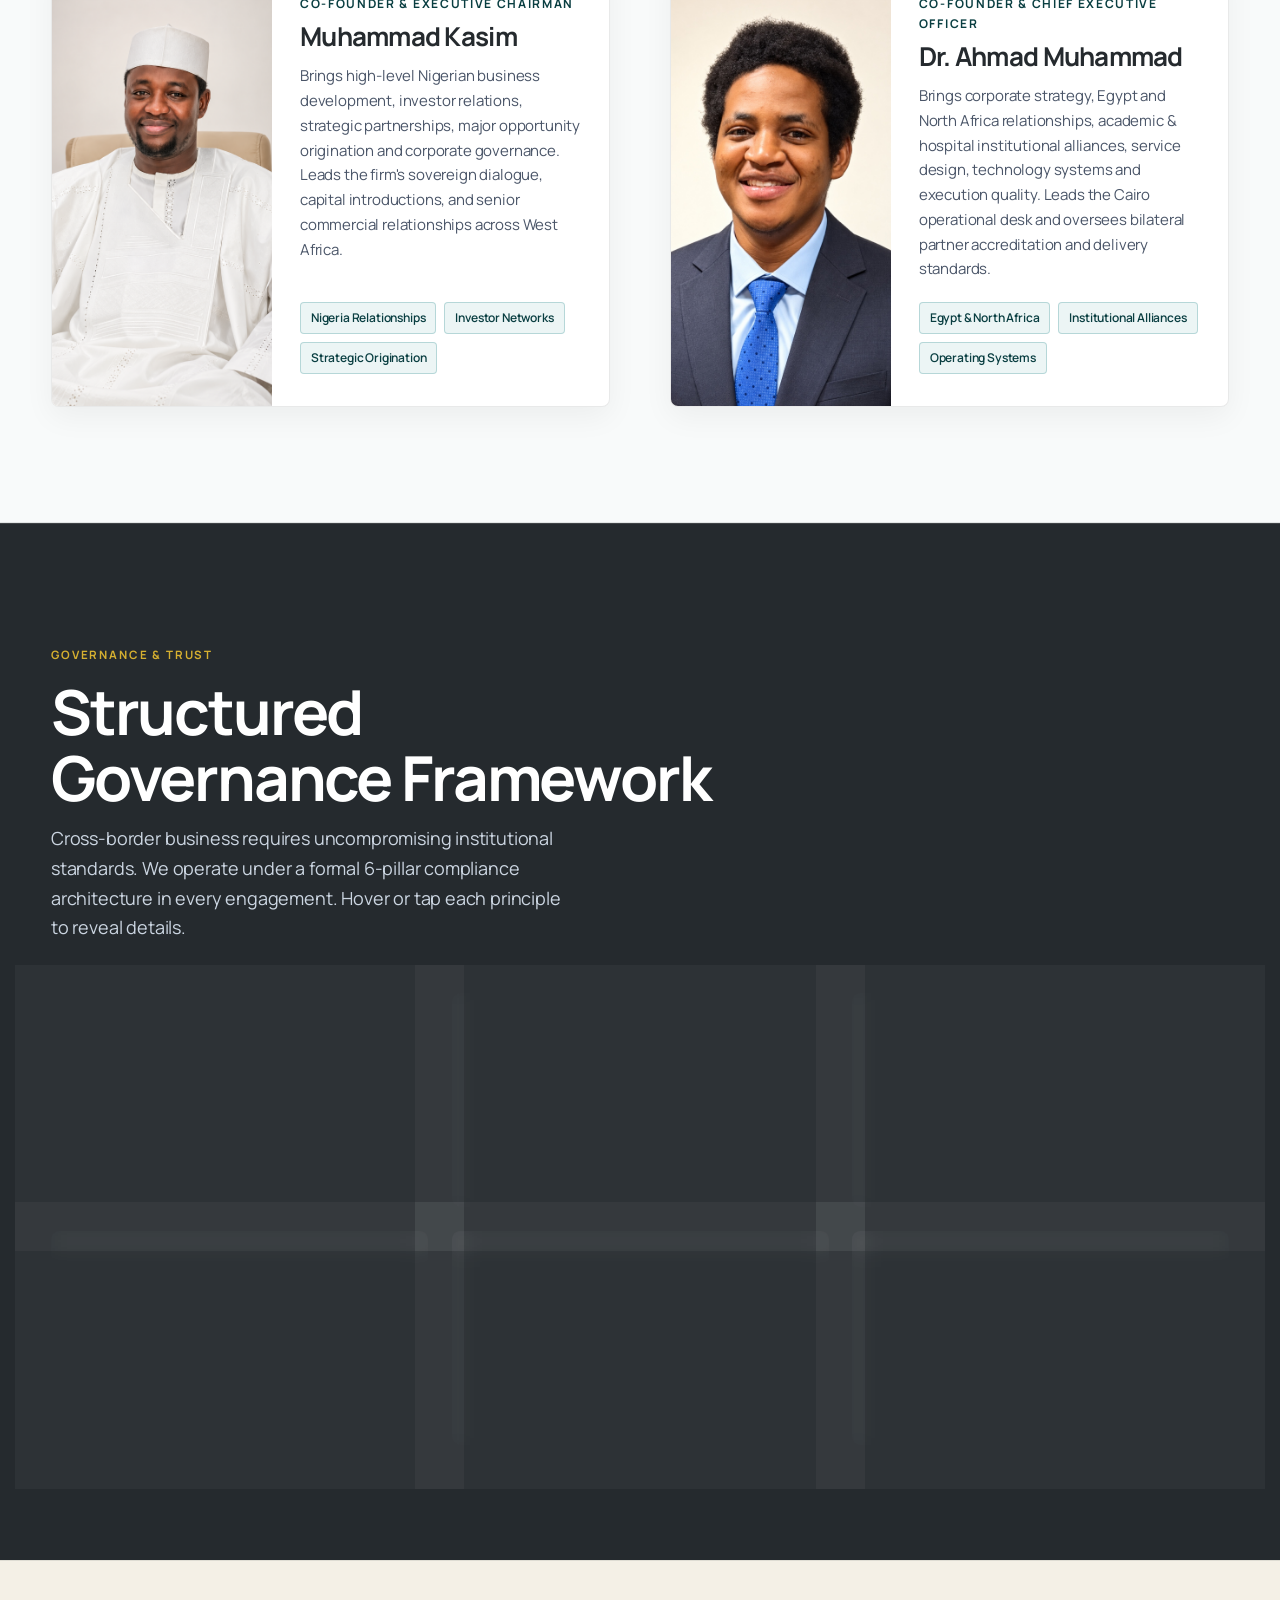
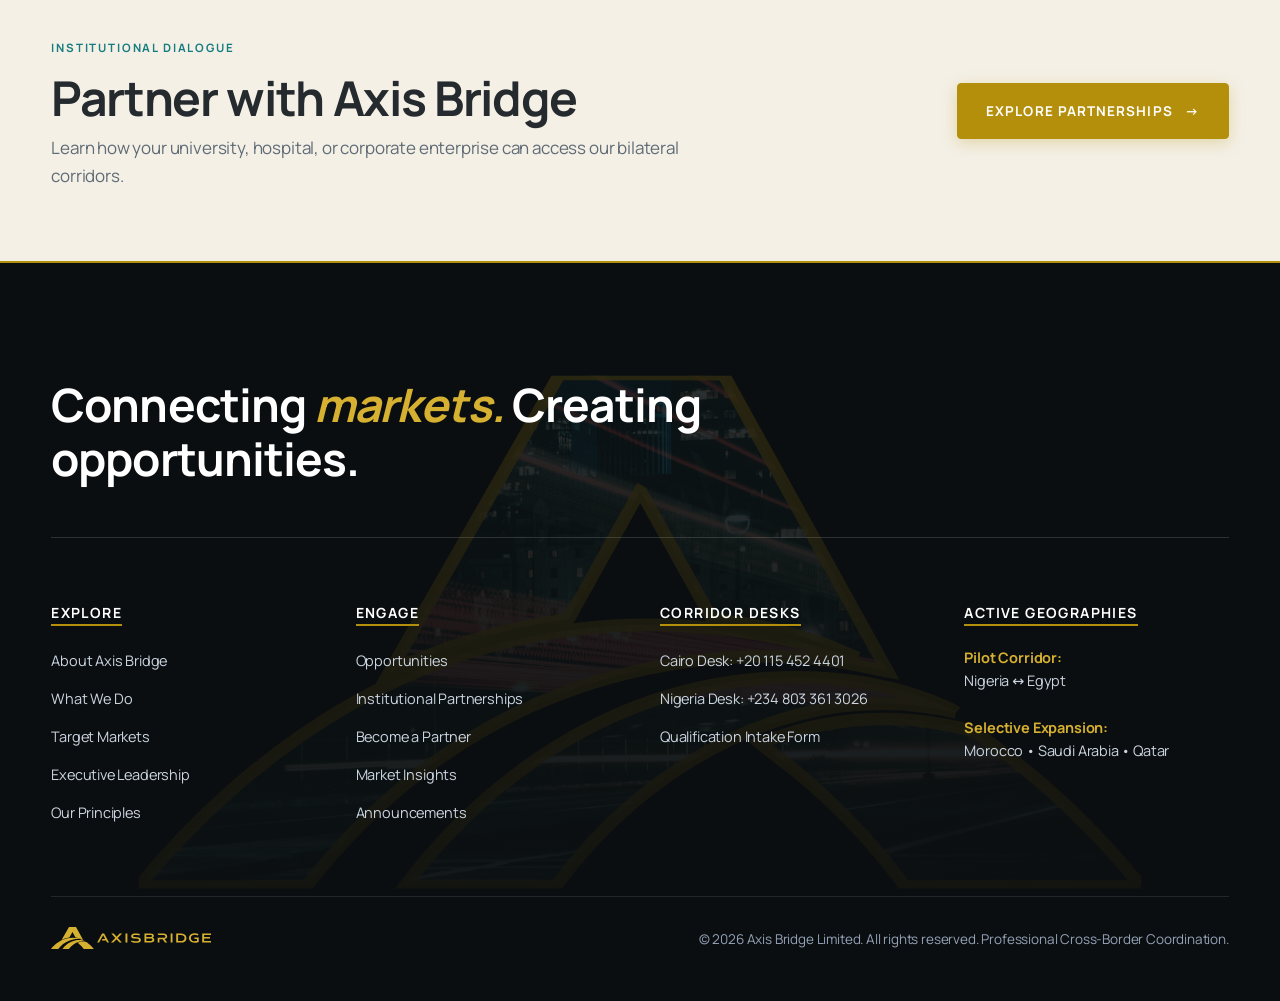
==== commit fc7c29ce: "UI/UX updates: Perfectly centered hero bridge pattern in footers and internal page heroes, redesigne" ====
--- a/about.html
+++ b/about.html
@@ -49,6 +49,31 @@
   <main id="mainContent">
     <!-- PAGE HERO: BALANCED ARCHITECTURAL EDITORIAL COMPOSITION -->
     <section class="page-hero">
+    <div class="page-hero-backdrop" aria-hidden="true">
+      <svg viewBox="0 0 1600 650" preserveAspectRatio="xMidYMid slice" class="page-hero-pattern-svg">
+        <defs>
+          <mask id="heroPageMask">
+            <rect width="1600" height="650" fill="#000"/>
+            <g fill="#fff" transform="translate(800 325) scale(5.2) translate(-935 -777)">
+              <use href="#mk" x="847" y="732" width="176" height="90"/>
+            </g>
+          </mask>
+          <linearGradient id="pageHeroTint" x1="0" y1="0" x2="1" y2="1">
+            <stop offset="0%" stop-color="#0A2540" stop-opacity="0.8"/>
+            <stop offset="50%" stop-color="#167C80" stop-opacity="0.65"/>
+            <stop offset="100%" stop-color="#14181B" stop-opacity="0.85"/>
+          </linearGradient>
+        </defs>
+        <!-- Actual Large Architectural Bridge Photograph from Hero -->
+        <image href="assets/images/hero_bridge_wide.jpg" width="1600" height="650" preserveAspectRatio="xMidYMid slice" mask="url(#heroPageMask)" opacity="0.65"/>
+        <rect width="1600" height="650" fill="url(#pageHeroTint)" mask="url(#heroPageMask)" style="mix-blend-mode: overlay;"/>
+        <g fill="none" stroke="#B38F0C" stroke-width="2" opacity="0.75" transform="translate(800 325) scale(5.2) translate(-935 -777)">
+          <use href="#mk" x="847" y="732" width="176" height="90"/>
+        </g>
+      </svg>
+      <div class="page-hero-gradient-overlay"></div>
+    </div>
+    
       <div class="container">
         <div class="page-hero-grid">
           <div class="page-hero-text hero-animate-in">
@@ -106,22 +131,36 @@
       </div>
     </section>
 
-    <!-- SECTION: VISION & MISSION (Sophisticated Editorial Layout without Colored Cards) -->
+            <!-- SECTION: VISION & MISSION (Two Attractive Side-by-Side Cards) -->
     <section class="section section-paper-warm" id="vision-mission">
       <div class="container">
-        <div class="editorial-vision-mission reveal">
-          <div class="vision-mission-column">
-            <div class="kicker" style="color: var(--teal); margin-bottom: 8px;">Our Vision</div>
-            <h3>Pan-Regional Institutional Platform</h3>
-            <p>
+        <div class="mission-vision-cards-grid reveal">
+          <!-- Card 1: Our Vision -->
+          <div class="mv-card mv-card-vision">
+            <div class="mv-card-header">
+              <div class="mv-icon-badge" aria-hidden="true">
+                <svg width="24" height="24" viewBox="0 0 24 24" fill="none" stroke="currentColor" stroke-width="2"><circle cx="12" cy="12" r="10"/><path d="m16.24 7.76-2.12 6.36-6.36 2.12 2.12-6.36z"/></svg>
+              </div>
+              <span class="mv-kicker">Strategic Horizon</span>
+            </div>
+            <h3 class="mv-title">Our Vision</h3>
+            <div class="mv-subtitle">Pan-Regional Institutional Platform</div>
+            <p class="mv-desc">
               To become the premier trusted cross-border platform connecting African demand, world-class institutions, technology ecosystems and high-value commercial opportunities across North Africa and the Gulf.
             </p>
           </div>
 
-          <div class="vision-mission-column mission">
-            <div class="kicker" style="color: var(--gold); margin-bottom: 8px;">Our Mission</div>
-            <h3>Seamless, Safe &amp; Valuable Execution</h3>
-            <p>
+          <!-- Card 2: Our Mission -->
+          <div class="mv-card mv-card-mission">
+            <div class="mv-card-header">
+              <div class="mv-icon-badge" aria-hidden="true">
+                <svg width="24" height="24" viewBox="0 0 24 24" fill="none" stroke="currentColor" stroke-width="2"><circle cx="12" cy="12" r="10"/><path d="M12 2v4m0 12v4M2 12h4m12 0h4"/></svg>
+              </div>
+              <span class="mv-kicker">Operational Mandate</span>
+            </div>
+            <h3 class="mv-title">Our Mission</h3>
+            <div class="mv-subtitle">Seamless, Safe &amp; Valuable Execution</div>
+            <p class="mv-desc">
               To make cross-border opportunities easier to access, safer to navigate and more commercially valuable to execute through credible partnerships, on-the-ground local knowledge, technology-enabled coordination and institutional operating systems.
             </p>
           </div>
@@ -130,7 +169,7 @@
     </section>
 
     <!-- SECTION: HOW WE WORK (Structured Non-Overflowing Operations Framework) -->
-    <section class="section section-charcoal" id="how-we-work">
+    <section class="section section-operations-brand" id="how-we-work">
       <div class="container">
         <div class="reveal" style="max-width: 1000px; margin-bottom: 30px;">
           <div class="kicker kicker-gold">Operating Model</div>
@@ -185,175 +224,151 @@
       </div>
     </section>
 
-    <!-- SECTION: EXECUTIVE LEADERSHIP (Identical Design Language Across Homepage & About Page) -->
-    <section class="section section-charcoal" id="leadership">
+            <!-- SECTION: EXECUTIVE LEADERSHIP (Clean Light Background & Crisp Typography) -->
+    <section class="section section-founders-light" id="leadership">
       <div class="container">
         <div class="reveal" style="max-width: 100%; margin-bottom: 50px;">
-          <div class="kicker kicker-gold">Leadership Advantage</div>
-          <h2 class="display-title" style="color: #FFFFFF; font-size: clamp(42px, 5.2vw, 64px); line-height: 1.12; margin-bottom: 16px;">Two founders. Complementary market advantage.</h2>
-          <p class="lead-text" style="color: #A3AFBF; font-size: 17.5px; line-height: 1.65; max-width: 840px; margin: 0; font-weight: 400;">
+          <div class="kicker" style="color: var(--teal); font-weight: 700; letter-spacing: 0.14em; text-transform: uppercase;">Leadership Advantage</div>
+          <h2 class="display-title" style="color: var(--charcoal); font-size: clamp(38px, 4.8vw, 58px); line-height: 1.15; margin-bottom: 16px;">Two founders. Complementary market advantage.</h2>
+          <p class="lead-text" style="color: #4A5568; font-size: 17.5px; line-height: 1.65; max-width: 840px; margin: 0; font-weight: 400;">
             Axis Bridge combines deep Nigerian commercial and relationship networks on one side, and long-standing Egyptian, academic and international market experience on the other.
           </p>
         </div>
 
-                <div class="leadership-grid-modern reveal">
-          <!-- Founder 1: Muhammad Kasim -->
-          <div class="leader-card-modern" style="background-color: var(--charcoal-surface); border-color: var(--charcoal-border);">
+        <div class="leadership-grid-modern reveal">
+          <!-- Founder 1: Muhammad Kasim (Suit Photo) -->
+          <div class="leader-card-modern">
             <div class="leader-portrait-wrap">
               <img src="assets/images/dr_ahmad_muhammad.jpg" alt="Muhammad Kasim — Co-Founder &amp; Executive Chairman" class="leader-portrait-img">
             </div>
             <div class="leader-bio-wrap">
               <div>
-                <span class="leader-role" style="color: var(--gold-light);">Co-Founder &amp; Executive Chairman</span>
-                <h3 style="color: #FFFFFF; font-size: 26px; margin-bottom: 12px;">Muhammad Kasim</h3>
-                <p style="color: #CBD5E1; font-size: 15px; line-height: 1.7; margin-bottom: 18px;">
+                <span class="leader-role">Co-Founder &amp; Executive Chairman</span>
+                <h3>Muhammad Kasim</h3>
+                <p>
                   Brings high-level Nigerian business development, investor relations, strategic partnerships, major opportunity origination and corporate governance. Leads the firm's sovereign dialogue, capital introductions, and senior commercial relationships across West Africa.
                 </p>
               </div>
               <div class="leader-tags">
-                <span style="background: rgba(22, 124, 128, 0.25); color: var(--gold-light); border: 1px solid var(--teal-border);">Nigeria Relationships</span>
-                <span style="background: rgba(22, 124, 128, 0.25); color: var(--gold-light); border: 1px solid var(--teal-border);">Investor Networks</span>
-                <span style="background: rgba(22, 124, 128, 0.25); color: var(--gold-light); border: 1px solid var(--teal-border);">Strategic Origination</span>
-              </div>
-            </div>
-          </div>
-
-          <!-- Founder 2: Dr. Ahmad Muhammad -->
-          <div class="leader-card-modern" style="background-color: var(--charcoal-surface); border-color: var(--charcoal-border);">
+                <span>Nigeria Relationships</span>
+                <span>Investor Networks</span>
+                <span>Strategic Origination</span>
+              </div>
+            </div>
+          </div>
+
+          <!-- Founder 2: Dr. Ahmad Muhammad (White Attire Photo) -->
+          <div class="leader-card-modern">
             <div class="leader-portrait-wrap">
               <img src="assets/images/muhammad_kasim.png" alt="Dr. Ahmad Muhammad — Co-Founder &amp; Chief Executive Officer" class="leader-portrait-img">
             </div>
             <div class="leader-bio-wrap">
               <div>
-                <span class="leader-role" style="color: var(--gold-light);">Co-Founder &amp; Chief Executive Officer</span>
-                <h3 style="color: #FFFFFF; font-size: 26px; margin-bottom: 12px;">Dr. Ahmad Muhammad</h3>
-                <p style="color: #CBD5E1; font-size: 15px; line-height: 1.7; margin-bottom: 18px;">
+                <span class="leader-role">Co-Founder &amp; Chief Executive Officer</span>
+                <h3>Dr. Ahmad Muhammad</h3>
+                <p>
                   Brings corporate strategy, Egypt and North Africa relationships, academic &amp; hospital institutional alliances, service design, technology systems and execution quality. Leads the Cairo operational desk and oversees bilateral partner accreditation and delivery standards.
                 </p>
               </div>
               <div class="leader-tags">
-                <span style="background: rgba(22, 124, 128, 0.25); color: var(--gold-light); border: 1px solid var(--teal-border);">Egypt &amp; North Africa</span>
-                <span style="background: rgba(22, 124, 128, 0.25); color: var(--gold-light); border: 1px solid var(--teal-border);">Institutional Alliances</span>
-                <span style="background: rgba(22, 124, 128, 0.25); color: var(--gold-light); border: 1px solid var(--teal-border);">Operating Systems</span>
-              </div>
-            </div>
-          </div>
-        </div>
-      </div>
-    </section>
-
-    <!-- SECTION: OUR OPERATING PRINCIPLES (Structured Governance Framework) -->
+                <span>Egypt &amp; North Africa</span>
+                <span>Institutional Alliances</span>
+                <span>Operating Systems</span>
+              </div>
+            </div>
+          </div>
+        </div>
+      </div>
+    </section>
+
+            <!-- SECTION: OUR OPERATING PRINCIPLES (4-Sided Colored Border & Smooth Expandable Hover) -->
     <section class="section section-charcoal" id="our-principles">
       <div class="container">
         <div class="reveal" style="max-width: 820px; margin-bottom: 50px;">
           <div class="kicker kicker-gold">Governance &amp; Trust</div>
           <h2 class="display-title" style="color: #FFFFFF; font-size: clamp(38px, 5vw, 62px); margin-bottom: 14px;">Structured Governance Framework</h2>
           <p class="lead-text" style="color: #CBD5E1; font-size: 18px; line-height: 1.65; margin: 0;">
-            Cross-border business requires uncompromising institutional standards. We operate under a formal 6-pillar compliance architecture in every engagement.
+            Cross-border business requires uncompromising institutional standards. We operate under a formal 6-pillar compliance architecture in every engagement. Hover or tap each principle to reveal details.
           </p>
         </div>
 
         <div class="governance-framework-grid reveal">
           <!-- 01 Transparency -->
-          <div class="governance-card">
-            <div>
-              <div class="gov-card-header">
-                <span class="gov-card-code">01 / Assurance</span>
-                <span class="gov-card-badge">Commercial Clarity</span>
-              </div>
-              <h3>Transparency</h3>
-              <p>Clear, upfront fee structures, documented scope of work, and professional invoicing. No hidden markups or opaque referral kickbacks.</p>
-            </div>
-            <ul class="gov-assurance-list">
-              <li>Full commercial scope document</li>
-              <li>Itemized institutional invoices</li>
-              <li>Zero undisclosed broker fees</li>
-            </ul>
+          <div class="gov-card-interactive-full" tabindex="0" onclick="this.classList.toggle('is-active')">
+            <h3>Transparency <span class="expand-icon" aria-hidden="true">+</span></h3>
+            <p class="gov-main-p">Clear, upfront fee structures, documented scope of work, and professional invoicing. No hidden markups or opaque referral kickbacks.</p>
+            <div class="gov-card-expandable-content">
+              <ul>
+                <li>Full commercial scope document</li>
+                <li>Itemized institutional invoices</li>
+                <li>Zero undisclosed broker fees</li>
+              </ul>
+            </div>
           </div>
 
           <!-- 02 Compliance -->
-          <div class="governance-card">
-            <div>
-              <div class="gov-card-header">
-                <span class="gov-card-code">02 / Assurance</span>
-                <span class="gov-card-badge">Statutory Licensing</span>
-              </div>
-              <h3>Compliance</h3>
-              <p>Where a service requires a licence (medical, legal, financial, educational), we operate exclusively through appropriately certified professionals.</p>
-            </div>
-            <ul class="gov-assurance-list">
-              <li>Ministry-accredited university pathways</li>
-              <li>GAHAR &amp; MoH hospital compliance</li>
-              <li>Binding bilateral legal contracts</li>
-            </ul>
+          <div class="gov-card-interactive-full" tabindex="0" onclick="this.classList.toggle('is-active')">
+            <h3>Compliance <span class="expand-icon" aria-hidden="true">+</span></h3>
+            <p class="gov-main-p">Where a service requires a licence (medical, legal, financial, educational), we operate exclusively through appropriately certified professionals.</p>
+            <div class="gov-card-expandable-content">
+              <ul>
+                <li>Ministry-accredited university pathways</li>
+                <li>GAHAR &amp; MoH hospital compliance</li>
+                <li>Binding bilateral legal contracts</li>
+              </ul>
+            </div>
           </div>
 
           <!-- 03 Due Diligence -->
-          <div class="governance-card">
-            <div>
-              <div class="gov-card-header">
-                <span class="gov-card-code">03 / Assurance</span>
-                <span class="gov-card-badge">Partner Audit</span>
-              </div>
-              <h3>Due Diligence</h3>
-              <p>Partners are vetted for clinical accreditation, academic standing, financial capability and ethical track record—not simply commercial access.</p>
-            </div>
-            <ul class="gov-assurance-list">
-              <li>Verified corporate registrations</li>
-              <li>Institutional pedigree checks</li>
-              <li>Regulatory standing validation</li>
-            </ul>
+          <div class="gov-card-interactive-full" tabindex="0" onclick="this.classList.toggle('is-active')">
+            <h3>Due Diligence <span class="expand-icon" aria-hidden="true">+</span></h3>
+            <p class="gov-main-p">Partners are vetted for clinical accreditation, academic standing, financial capability and ethical track record—not simply commercial access.</p>
+            <div class="gov-card-expandable-content">
+              <ul>
+                <li>Verified corporate registrations</li>
+                <li>Institutional pedigree checks</li>
+                <li>Regulatory standing validation</li>
+              </ul>
+            </div>
           </div>
 
           <!-- 04 Confidentiality -->
-          <div class="governance-card">
-            <div>
-              <div class="gov-card-header">
-                <span class="gov-card-code">04 / Assurance</span>
-                <span class="gov-card-badge">Data Security</span>
-              </div>
-              <h3>Confidentiality</h3>
-              <p>Client medical records, student academic documentation, financial records and corporate trade secrets are safeguarded with strict protocols.</p>
-            </div>
-            <ul class="gov-assurance-list">
-              <li>Encrypted document transmission</li>
-              <li>Strict non-disclosure agreements</li>
-              <li>Data privacy compliance</li>
-            </ul>
+          <div class="gov-card-interactive-full" tabindex="0" onclick="this.classList.toggle('is-active')">
+            <h3>Confidentiality <span class="expand-icon" aria-hidden="true">+</span></h3>
+            <p class="gov-main-p">Client medical records, student academic documentation, financial records and corporate trade secrets are safeguarded with strict protocols.</p>
+            <div class="gov-card-expandable-content">
+              <ul>
+                <li>Encrypted document transmission</li>
+                <li>Strict non-disclosure agreements</li>
+                <li>Data privacy compliance</li>
+              </ul>
+            </div>
           </div>
 
           <!-- 05 No Political Favours -->
-          <div class="governance-card">
-            <div>
-              <div class="gov-card-header">
-                <span class="gov-card-code">05 / Assurance</span>
-                <span class="gov-card-badge">Institutional Merit</span>
-              </div>
-              <h3>No Political Favours</h3>
-              <p>Our business relationships are strictly commercial and institutional, maintained completely separate from partisan or political roles.</p>
-            </div>
-            <ul class="gov-assurance-list">
-              <li>Sovereign-neutral institutional channels</li>
-              <li>Merit-based university admissions</li>
-              <li>Objective clinical triage matching</li>
-            </ul>
+          <div class="gov-card-interactive-full" tabindex="0" onclick="this.classList.toggle('is-active')">
+            <h3>No Political Favours <span class="expand-icon" aria-hidden="true">+</span></h3>
+            <p class="gov-main-p">Our business relationships are strictly commercial and institutional, maintained completely separate from partisan or political roles.</p>
+            <div class="gov-card-expandable-content">
+              <ul>
+                <li>Sovereign-neutral institutional channels</li>
+                <li>Merit-based university admissions</li>
+                <li>Objective clinical triage matching</li>
+              </ul>
+            </div>
           </div>
 
           <!-- 06 Long-Term Value -->
-          <div class="governance-card">
-            <div>
-              <div class="gov-card-header">
-                <span class="gov-card-code">06 / Assurance</span>
-                <span class="gov-card-badge">Corridor Durability</span>
-              </div>
-              <h3>Long-Term Value</h3>
-              <p>We prioritize sustainable, repeatable bilateral institutional channels over one-off, informal transactions.</p>
-            </div>
-            <ul class="gov-assurance-list">
-              <li>Multi-year academic partnerships</li>
-              <li>Continuous clinical follow-up bridges</li>
-              <li>Expanding bilateral trade syndicates</li>
-            </ul>
+          <div class="gov-card-interactive-full" tabindex="0" onclick="this.classList.toggle('is-active')">
+            <h3>Long-Term Value <span class="expand-icon" aria-hidden="true">+</span></h3>
+            <p class="gov-main-p">We prioritize sustainable, repeatable bilateral institutional channels over one-off, informal transactions.</p>
+            <div class="gov-card-expandable-content">
+              <ul>
+                <li>Multi-year academic partnerships</li>
+                <li>Continuous clinical follow-up bridges</li>
+                <li>Expanding bilateral trade syndicates</li>
+              </ul>
+            </div>
           </div>
         </div>
       </div>
@@ -378,13 +393,15 @@
 
   <!-- Global Footer with Subtly Repeated Official Logo-Mark Pattern Backdrop -->
     <!-- Global Footer with Hero Bridge Pattern Image Backdrop -->
+    <!-- Global Footer with Centered Hero Bridge Pattern Image Backdrop -->
+    <!-- Global Footer with Centered Hero Bridge Pattern Image Backdrop -->
   <footer class="site-footer">
     <div class="footer-pattern-backdrop" aria-hidden="true">
       <svg viewBox="0 0 1600 700" preserveAspectRatio="xMidYMid slice" class="footer-pattern-svg">
         <defs>
           <mask id="footerBridgeMask">
             <rect width="1600" height="700" fill="#000"/>
-            <g fill="#fff" transform="translate(800 50) scale(6.6) translate(-847 -732)">
+            <g fill="#fff" transform="translate(800 350) scale(5.4) translate(-935 -777)">
               <use href="#mk" x="847" y="732" width="176" height="90"/>
             </g>
           </mask>
@@ -398,8 +415,8 @@
         <image href="assets/images/hero_bridge_wide.jpg" width="1600" height="700" preserveAspectRatio="xMidYMid slice" mask="url(#footerBridgeMask)" opacity="0.65"/>
         <!-- Brand color overlay on masked bridge -->
         <rect width="1600" height="700" fill="url(#footerTint)" mask="url(#footerBridgeMask)" style="mix-blend-mode: overlay;"/>
-        <!-- Gold architectural outline tracing bridge pattern geometry -->
-        <g fill="none" stroke="#B38F0C" stroke-width="2" opacity="0.75" transform="translate(800 50) scale(6.6) translate(-847 -732)">
+        <!-- Gold architectural outline tracing bridge pattern geometry perfectly centered -->
+        <g fill="none" stroke="#B38F0C" stroke-width="2.2" opacity="0.8" transform="translate(800 350) scale(5.4) translate(-935 -777)">
           <use href="#mk" x="847" y="732" width="176" height="90"/>
         </g>
       </svg>
--- a/assets/css/main.css
+++ b/assets/css/main.css
@@ -3781,3 +3781,543 @@
     height: 320px;
   }
 }
+
+/* ==========================================================================
+   ROUND OF CORRECTIONS:
+   1. CENTERED FOOTER BRIDGE PATTERN
+   2. INTERNAL PAGE HERO BRIDGE PATTERN
+   3. ABOUT PAGE MISSION & VISION SIDE-BY-SIDE CARDS
+   4. ABOUT PAGE FOUNDERS CLEAN LIGHT BACKGROUND
+   5. ABOUT PAGE OPERATING MODEL SEA-GREEN/TEAL/BLUE
+   6. ABOUT PAGE GOVERNANCE 4-SIDED BORDER & SMOOTH EXPAND
+   7. WHAT WE DO PROMINENT INTERACTIVE CTA PANELS
+   ========================================================================== */
+
+/* 1. FOOTER BRIDGE PATTERN (DEAD-CENTERED & CRISP) */
+.footer-pattern-svg {
+  width: 100%;
+  height: 100%;
+  display: block;
+}
+
+.footer-overlay-gradient {
+  position: absolute;
+  inset: 0;
+  background: linear-gradient(180deg, rgba(11, 14, 16, 0.70) 0%, rgba(11, 14, 16, 0.85) 50%, rgba(11, 14, 16, 0.96) 100%);
+  pointer-events: none;
+}
+
+/* 2. INTERNAL PAGE HERO BRIDGE PATTERN BACKDROP */
+.page-hero {
+  position: relative;
+  background-color: #0E1316;
+  overflow: hidden;
+}
+
+.page-hero-backdrop {
+  position: absolute;
+  inset: 0;
+  width: 100%;
+  height: 100%;
+  pointer-events: none;
+  z-index: 1;
+  overflow: hidden;
+}
+
+.page-hero-pattern-svg {
+  width: 100%;
+  height: 100%;
+  display: block;
+}
+
+.page-hero-gradient-overlay {
+  position: absolute;
+  inset: 0;
+  background: linear-gradient(90deg, rgba(14, 19, 22, 0.92) 0%, rgba(14, 19, 22, 0.80) 50%, rgba(14, 19, 22, 0.92) 100%);
+  pointer-events: none;
+}
+
+.page-hero .container {
+  position: relative;
+  z-index: 2;
+}
+
+/* 3. ABOUT PAGE: MISSION & VISION ATTRACTIVE SIDE-BY-SIDE CARDS */
+.mission-vision-cards-grid {
+  display: grid;
+  grid-template-columns: repeat(2, 1fr);
+  gap: 32px;
+}
+
+.mv-card {
+  background: #FFFFFF;
+  border-radius: var(--radius-md);
+  padding: clamp(36px, 4vw, 48px);
+  border: 1px solid var(--border-light);
+  box-shadow: 0 10px 30px rgba(0, 0, 0, 0.05);
+  transition: all 0.35s cubic-bezier(0.16, 1, 0.3, 1);
+  position: relative;
+  overflow: hidden;
+}
+
+.mv-card::before {
+  content: "";
+  position: absolute;
+  top: 0;
+  left: 0;
+  right: 0;
+  height: 4px;
+}
+
+.mv-card-vision::before {
+  background: linear-gradient(90deg, var(--teal) 0%, var(--teal-light) 100%);
+}
+
+.mv-card-mission::before {
+  background: linear-gradient(90deg, var(--gold) 0%, var(--gold-light) 100%);
+}
+
+.mv-card:hover {
+  transform: translateY(-6px);
+  box-shadow: 0 20px 45px rgba(0, 0, 0, 0.1);
+}
+
+.mv-card-vision:hover {
+  border-color: var(--teal-border);
+}
+
+.mv-card-mission:hover {
+  border-color: var(--gold-border);
+}
+
+.mv-card-header {
+  display: flex;
+  align-items: center;
+  gap: 14px;
+  margin-bottom: 20px;
+}
+
+.mv-icon-badge {
+  width: 48px;
+  height: 48px;
+  border-radius: 12px;
+  display: flex;
+  align-items: center;
+  justify-content: center;
+  flex-shrink: 0;
+}
+
+.mv-card-vision .mv-icon-badge {
+  background: rgba(22, 124, 128, 0.1);
+  color: var(--teal);
+  border: 1px solid rgba(22, 124, 128, 0.2);
+}
+
+.mv-card-mission .mv-icon-badge {
+  background: rgba(179, 143, 12, 0.1);
+  color: var(--gold);
+  border: 1px solid rgba(179, 143, 12, 0.25);
+}
+
+.mv-kicker {
+  font-size: 12px;
+  font-weight: 700;
+  text-transform: uppercase;
+  letter-spacing: 0.14em;
+}
+
+.mv-card-vision .mv-kicker {
+  color: var(--teal);
+}
+
+.mv-card-mission .mv-kicker {
+  color: var(--gold);
+}
+
+.mv-title {
+  font-size: clamp(26px, 2.5vw, 34px);
+  font-weight: 700;
+  color: var(--charcoal);
+  margin-bottom: 8px;
+}
+
+.mv-subtitle {
+  font-size: 15px;
+  font-weight: 600;
+  color: var(--teal-deep);
+  margin-bottom: 18px;
+}
+
+.mv-desc {
+  font-size: 16px;
+  line-height: 1.7;
+  color: var(--ink-secondary);
+  margin: 0;
+}
+
+/* 4. ABOUT PAGE: FOUNDERS SECTION CLEAN LIGHT BACKGROUND */
+.section-founders-light {
+  background-color: #F8FAFA !important;
+  border-top: 1px solid var(--border-light);
+  border-bottom: 1px solid var(--border-light);
+}
+
+.section-founders-light .display-title {
+  color: var(--charcoal) !important;
+}
+
+.section-founders-light .lead-text {
+  color: #4A5568 !important;
+}
+
+.section-founders-light .leader-card-modern {
+  background: #FFFFFF !important;
+  border: 1px solid var(--border-light) !important;
+  border-top: 3px solid var(--teal) !important;
+  box-shadow: 0 10px 30px rgba(0, 0, 0, 0.05) !important;
+}
+
+.section-founders-light .leader-card-modern:hover {
+  transform: translateY(-6px);
+  border-color: var(--teal) !important;
+  box-shadow: 0 20px 45px rgba(22, 124, 128, 0.15) !important;
+}
+
+.section-founders-light .leader-bio-wrap h3 {
+  color: var(--charcoal) !important;
+}
+
+.section-founders-light .leader-bio-wrap p {
+  color: #4A5568 !important;
+}
+
+.section-founders-light .leader-role {
+  color: var(--teal-deep) !important;
+}
+
+.section-founders-light .leader-tags span {
+  background: rgba(22, 124, 128, 0.08) !important;
+  color: var(--teal-deep) !important;
+  border: 1px solid rgba(22, 124, 128, 0.25) !important;
+}
+
+/* 5. ABOUT PAGE: OPERATING MODEL SEA-GREEN, TEAL & BLUE BRAND PALETTE */
+.section-operations-brand {
+  position: relative;
+  background: linear-gradient(140deg, #0A2540 0%, #0D4E50 40%, #167C80 80%, #093739 100%) !important;
+  color: #FFFFFF !important;
+  border-top: 1px solid rgba(214, 176, 48, 0.25);
+  border-bottom: 1px solid rgba(214, 176, 48, 0.25);
+}
+
+.section-operations-brand .operations-stage-card {
+  background: rgba(255, 255, 255, 0.08) !important;
+  border: 1px solid rgba(255, 255, 255, 0.18) !important;
+  backdrop-filter: blur(10px);
+  -webkit-backdrop-filter: blur(10px);
+  box-shadow: 0 10px 25px rgba(0, 0, 0, 0.25);
+}
+
+.section-operations-brand .operations-stage-card:hover {
+  background: rgba(255, 255, 255, 0.14) !important;
+  border-color: var(--gold-light) !important;
+  transform: translateY(-4px);
+}
+
+.section-operations-brand .operations-stage-card h4 {
+  color: #FFFFFF !important;
+}
+
+.section-operations-brand .operations-stage-card p {
+  color: #E2E8F0 !important;
+}
+
+.section-operations-brand .stage-num-badge {
+  background: var(--gold) !important;
+  color: var(--charcoal) !important;
+}
+
+/* 6. ABOUT PAGE: GOVERNANCE 4-SIDED COLOURED BORDER & SMOOTH EXPAND */
+.gov-card-interactive-full {
+  position: relative;
+  background: rgba(255, 255, 255, 0.04);
+  backdrop-filter: blur(10px);
+  -webkit-backdrop-filter: blur(10px);
+  border: 1.5px solid var(--teal) !important;
+  border-radius: var(--radius-md);
+  padding: 32px 28px;
+  cursor: pointer;
+  transition: all 0.35s cubic-bezier(0.16, 1, 0.3, 1);
+  box-shadow: 0 8px 24px rgba(0, 0, 0, 0.25);
+}
+
+.gov-card-interactive-full:hover,
+.gov-card-interactive-full.is-active {
+  background: rgba(22, 124, 128, 0.14);
+  border-color: var(--gold-light) !important;
+  box-shadow: 0 16px 36px rgba(0, 0, 0, 0.35), 0 0 20px rgba(22, 124, 128, 0.3);
+  transform: translateY(-4px);
+}
+
+.gov-card-interactive-full h3 {
+  font-size: 22px;
+  font-weight: 700;
+  color: #FFFFFF;
+  margin-bottom: 12px;
+  display: flex;
+  align-items: center;
+  justify-content: space-between;
+}
+
+.gov-card-interactive-full h3 span.expand-icon {
+  font-size: 18px;
+  color: var(--gold-light);
+  transition: transform 0.3s ease;
+}
+
+.gov-card-interactive-full:hover h3 span.expand-icon,
+.gov-card-interactive-full.is-active h3 span.expand-icon {
+  transform: rotate(45deg);
+}
+
+.gov-card-interactive-full p.gov-main-p {
+  color: #CBD5E1;
+  font-size: 14.5px;
+  line-height: 1.65;
+  margin-bottom: 16px;
+}
+
+.gov-card-expandable-content {
+  max-height: 0;
+  opacity: 0;
+  overflow: hidden;
+  transition: max-height 0.45s cubic-bezier(0.16, 1, 0.3, 1), opacity 0.4s ease;
+}
+
+.gov-card-interactive-full:hover .gov-card-expandable-content,
+.gov-card-interactive-full.is-active .gov-card-expandable-content {
+  max-height: 250px;
+  opacity: 1;
+}
+
+.gov-card-expandable-content ul {
+  list-style: none;
+  padding: 0;
+  margin: 12px 0 0 0;
+  border-top: 1px solid rgba(255, 255, 255, 0.12);
+  padding-top: 12px;
+}
+
+.gov-card-expandable-content ul li {
+  position: relative;
+  padding-left: 20px;
+  font-size: 13.5px;
+  color: #E2E8F0;
+  margin-bottom: 8px;
+  line-height: 1.5;
+}
+
+.gov-card-expandable-content ul li::before {
+  content: "•";
+  position: absolute;
+  left: 0;
+  color: var(--gold-light);
+  font-weight: 800;
+  font-size: 16px;
+  line-height: 1;
+}
+
+/* 7. WHAT WE DO: PROMINENT INTERACTIVE CTA-STYLE BUSINESS PANELS */
+.pillar-interactive-panel {
+  background: #FFFFFF;
+  border-radius: var(--radius-lg);
+  border: 1px solid var(--border-light);
+  padding: clamp(36px, 5vw, 56px);
+  margin-bottom: 48px;
+  box-shadow: 0 12px 35px rgba(0, 0, 0, 0.06);
+  transition: all 0.35s cubic-bezier(0.16, 1, 0.3, 1);
+  position: relative;
+  overflow: hidden;
+}
+
+.pillar-interactive-panel:hover {
+  transform: translateY(-6px);
+  box-shadow: 0 24px 60px rgba(0, 0, 0, 0.12);
+}
+
+.panel-theme-teal {
+  border-top: 5px solid var(--teal);
+}
+.panel-theme-teal:hover {
+  border-color: var(--teal);
+}
+
+.panel-theme-blue {
+  border-top: 5px solid var(--blue-primary);
+}
+.panel-theme-blue:hover {
+  border-color: var(--blue-primary);
+}
+
+.panel-theme-gold {
+  border-top: 5px solid var(--gold);
+}
+.panel-theme-gold:hover {
+  border-color: var(--gold);
+}
+
+.panel-theme-charcoal {
+  border-top: 5px solid var(--charcoal);
+}
+.panel-theme-charcoal:hover {
+  border-color: var(--charcoal);
+}
+
+.panel-theme-tech {
+  border-top: 5px solid #0E7490;
+}
+.panel-theme-tech:hover {
+  border-color: #0E7490;
+}
+
+.pillar-panel-inner-grid {
+  display: grid;
+  grid-template-columns: 1.25fr 0.95fr;
+  gap: clamp(36px, 5vw, 64px);
+  align-items: center;
+}
+
+.pillar-panel-tagbar {
+  display: flex;
+  align-items: center;
+  gap: 12px;
+  margin-bottom: 14px;
+  flex-wrap: wrap;
+}
+
+.pillar-panel-badge {
+  font-size: 11px;
+  font-weight: 800;
+  letter-spacing: 0.12em;
+  text-transform: uppercase;
+  padding: 4px 10px;
+  border-radius: 999px;
+  background: rgba(22, 124, 128, 0.1);
+  color: var(--teal-deep);
+  border: 1px solid rgba(22, 124, 128, 0.25);
+}
+
+.pillar-panel-title {
+  font-size: clamp(32px, 3.8vw, 46px);
+  font-weight: 700;
+  color: var(--charcoal);
+  margin-bottom: 10px;
+  line-height: 1.15;
+}
+
+.pillar-panel-subtitle {
+  font-size: clamp(16px, 1.4vw, 19px);
+  font-weight: 600;
+  color: var(--teal);
+  margin-bottom: 18px;
+}
+
+.pillar-panel-desc {
+  font-size: 16px;
+  line-height: 1.7;
+  color: var(--ink-secondary);
+  margin-bottom: 24px;
+}
+
+.pillar-panel-features {
+  list-style: none;
+  padding: 0;
+  margin: 0 0 32px 0;
+}
+
+.pillar-panel-features li {
+  position: relative;
+  padding-left: 26px;
+  font-size: 15px;
+  line-height: 1.6;
+  color: var(--ink-primary);
+  margin-bottom: 10px;
+}
+
+.pillar-panel-features li::before {
+  content: "";
+  position: absolute;
+  left: 0;
+  top: 7px;
+  width: 8px;
+  height: 8px;
+  border-radius: 50%;
+  background: var(--teal);
+  box-shadow: 0 0 0 3px rgba(22, 124, 128, 0.2);
+}
+
+.btn-pillar-interactive {
+  display: inline-flex;
+  align-items: center;
+  gap: 12px;
+  padding: 16px 36px;
+  border-radius: var(--radius-sm);
+  background: var(--teal);
+  color: #FFFFFF !important;
+  font-size: 14px;
+  font-weight: 700;
+  text-transform: uppercase;
+  letter-spacing: 0.08em;
+  text-decoration: none;
+  box-shadow: 0 6px 20px rgba(22, 124, 128, 0.25);
+  transition: all var(--transition-fast);
+}
+
+.btn-pillar-interactive:hover {
+  background: var(--teal-deep);
+  transform: translateY(-2px);
+  box-shadow: 0 10px 25px rgba(22, 124, 128, 0.35);
+}
+
+.btn-pillar-interactive span.arr {
+  transition: transform var(--transition-fast);
+}
+
+.btn-pillar-interactive:hover span.arr {
+  transform: translateX(6px);
+}
+
+.pillar-panel-photo-wrap {
+  position: relative;
+  border-radius: var(--radius-md);
+  overflow: hidden;
+  box-shadow: 0 14px 35px rgba(0, 0, 0, 0.12);
+  border: 1px solid var(--border-light);
+  height: 380px;
+}
+
+.pillar-panel-photo-wrap img {
+  width: 100%;
+  height: 100%;
+  object-fit: cover;
+  transition: transform 0.6s ease;
+  display: block;
+}
+
+.pillar-interactive-panel:hover .pillar-panel-photo-wrap img {
+  transform: scale(1.04);
+}
+
+/* Responsive breakdowns */
+@media (max-width: 960px) {
+  .mission-vision-cards-grid {
+    grid-template-columns: 1fr;
+  }
+  .pillar-panel-inner-grid {
+    grid-template-columns: 1fr;
+  }
+  .pillar-panel-photo-wrap {
+    height: 280px;
+    order: -1;
+  }
+}
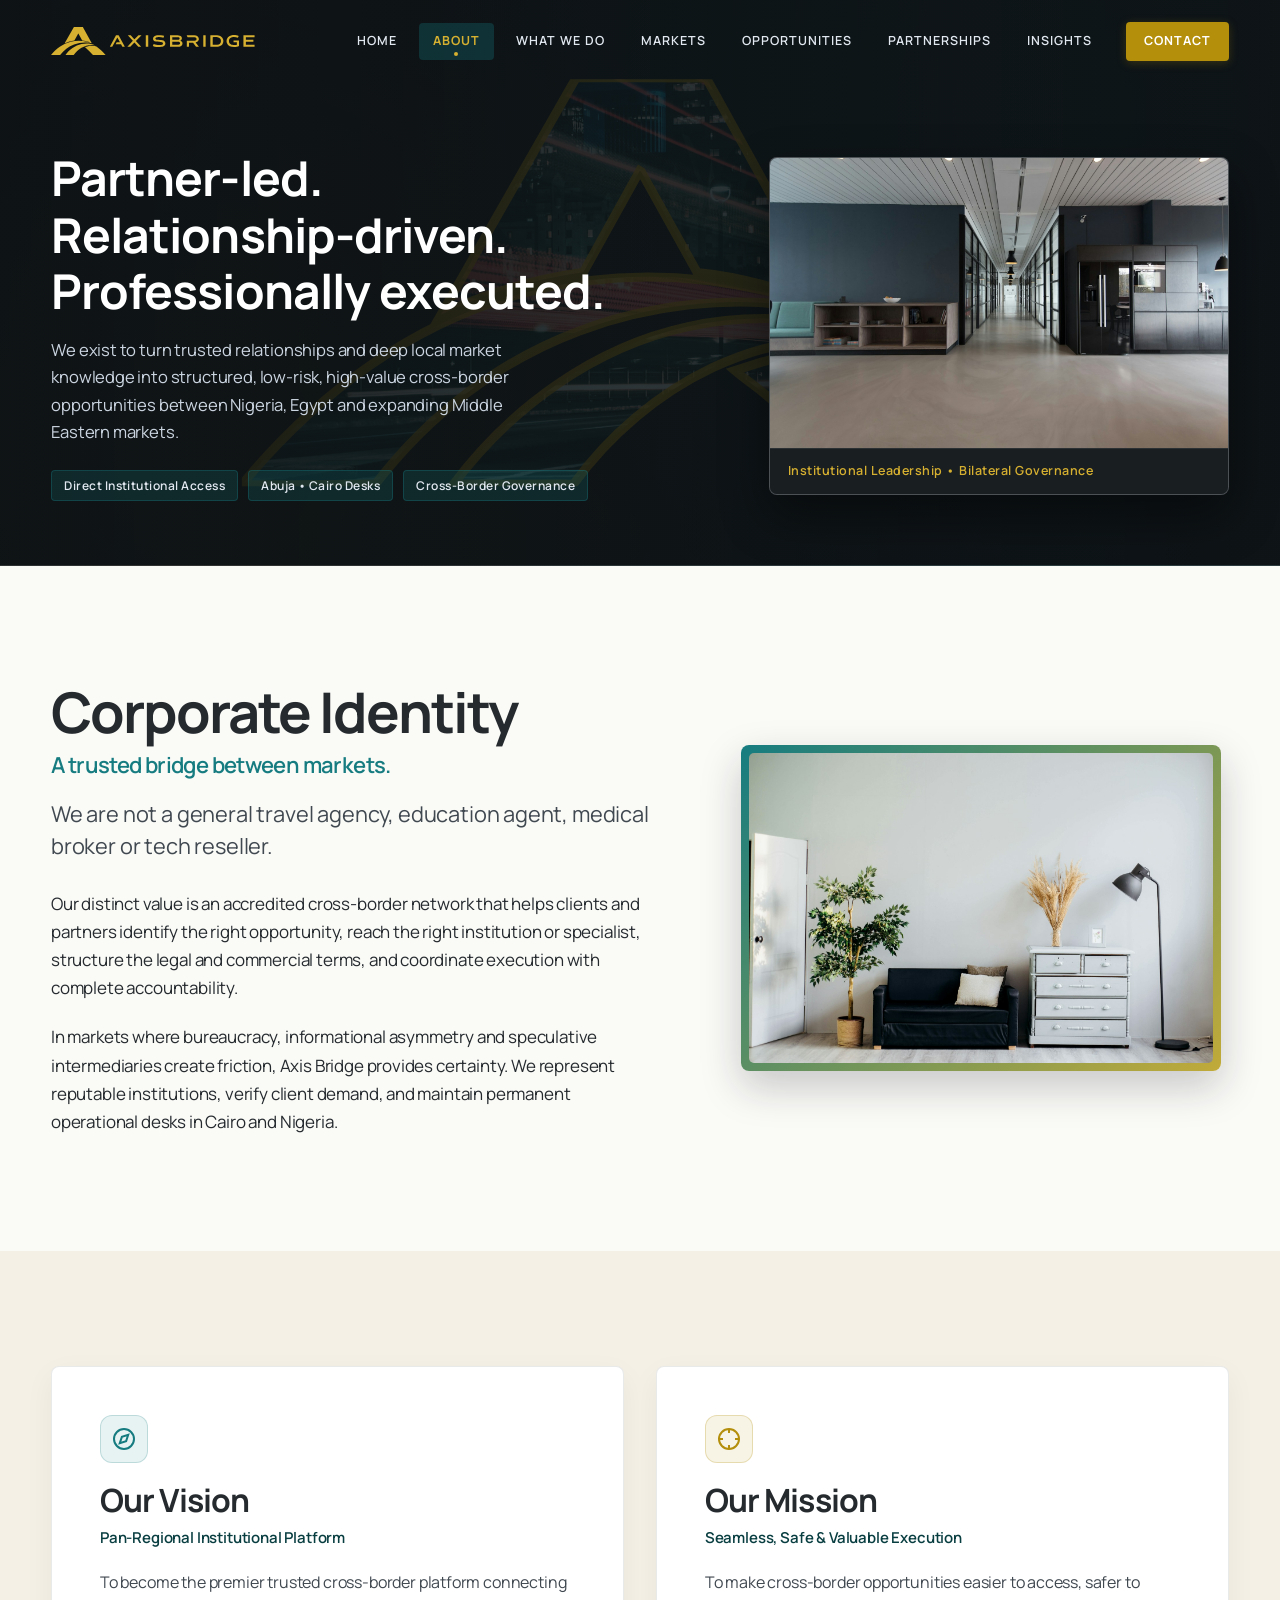
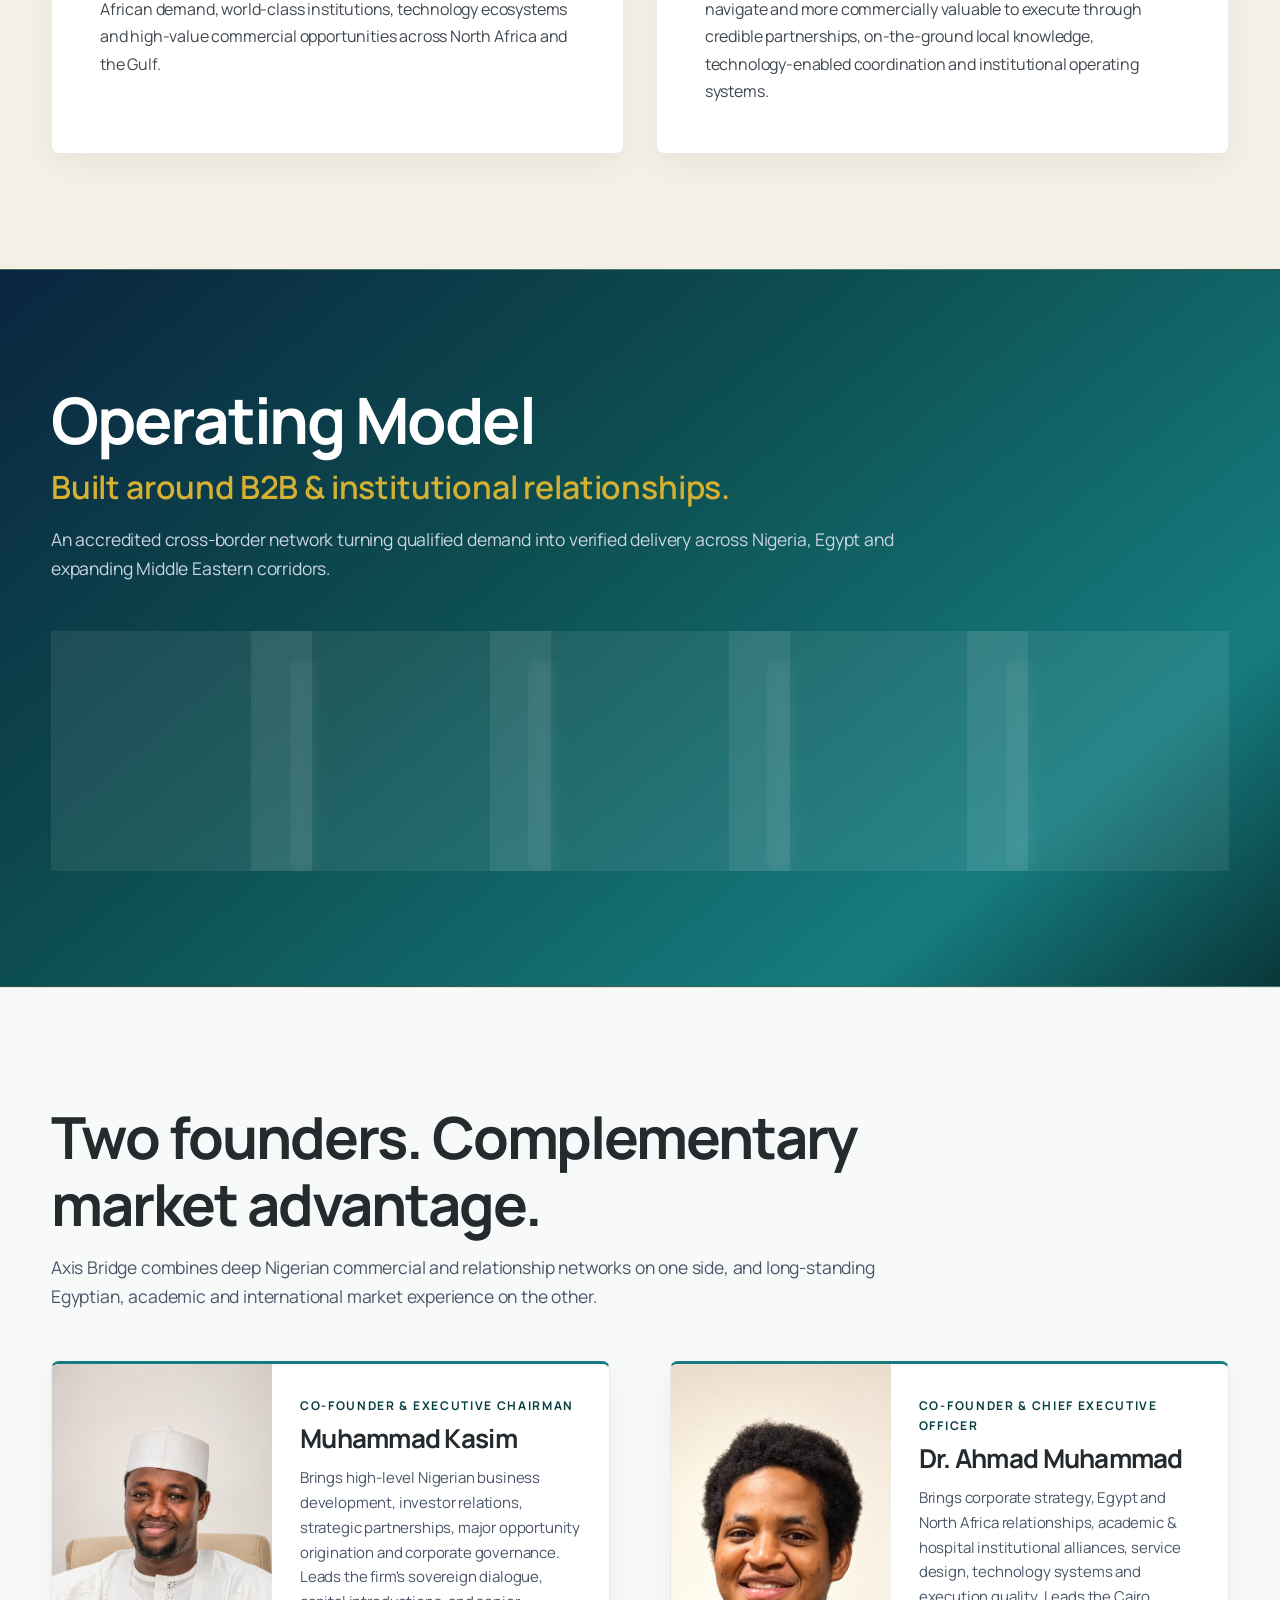
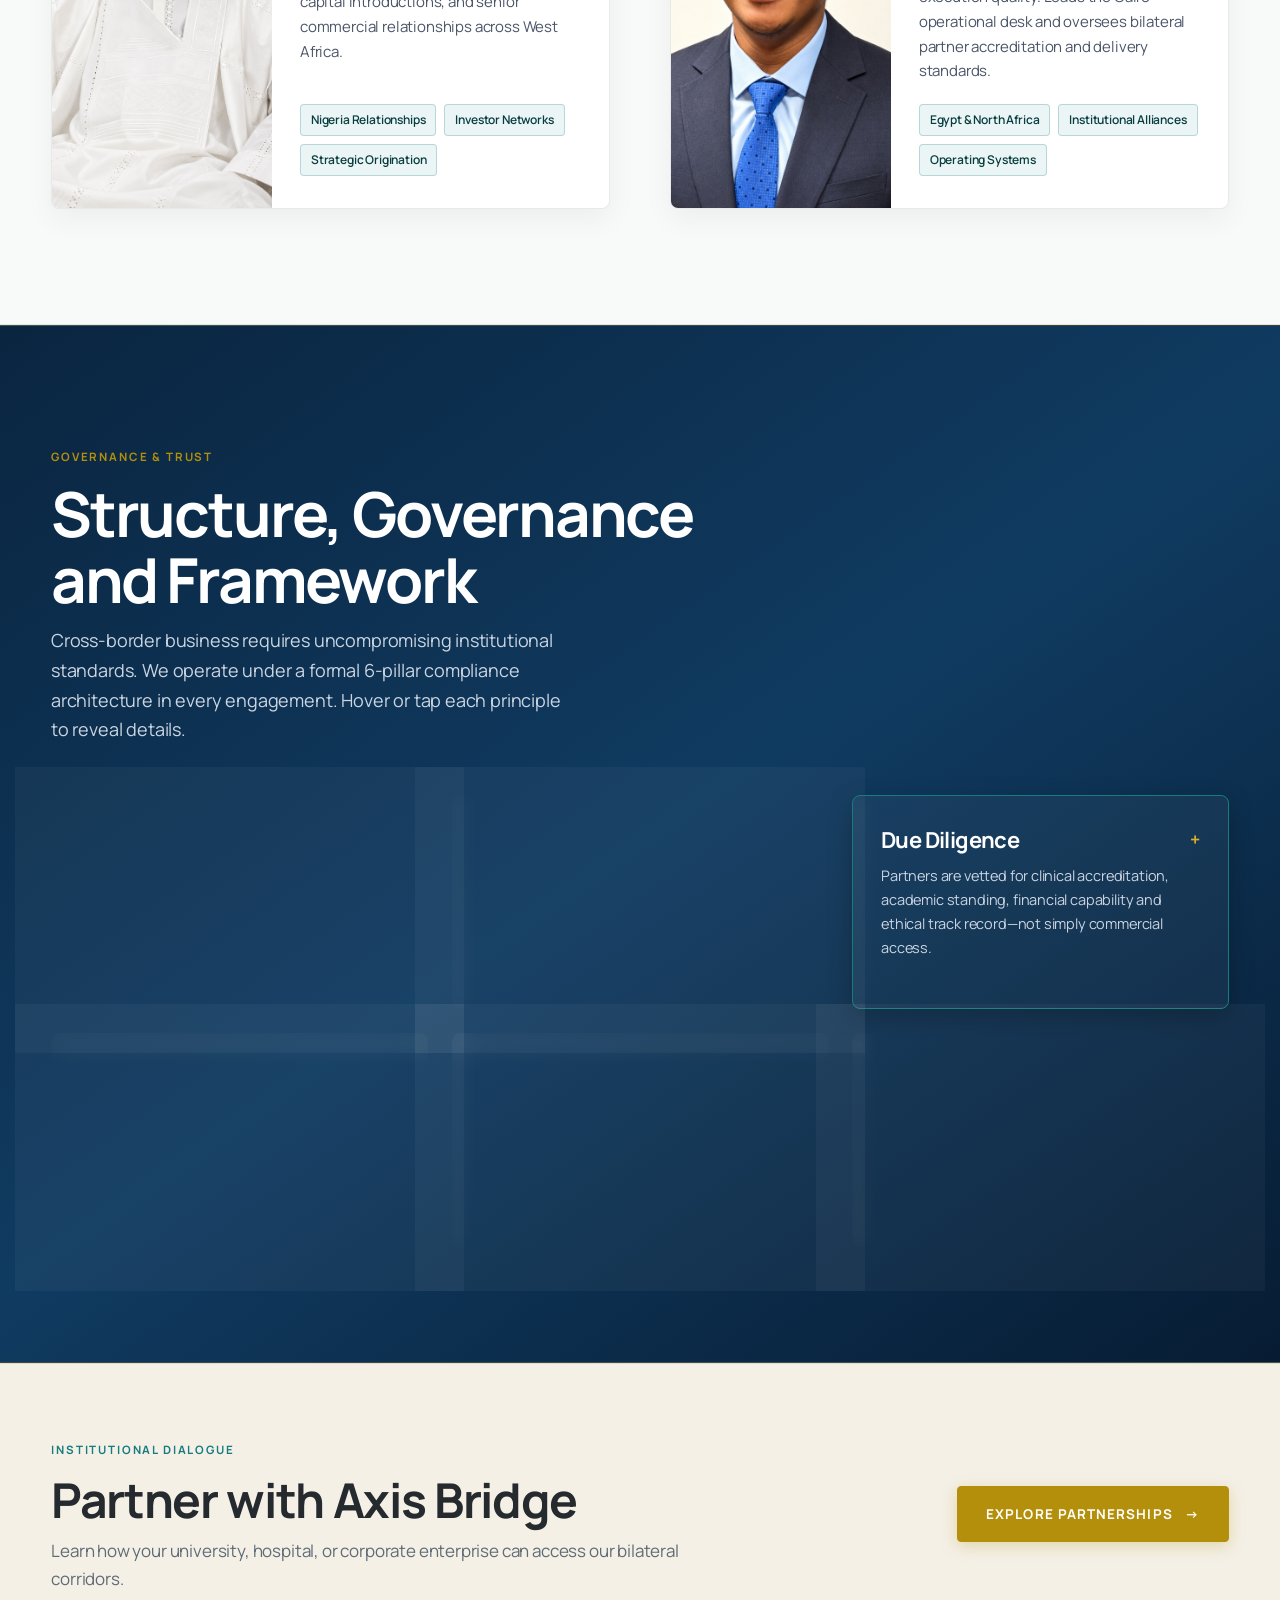
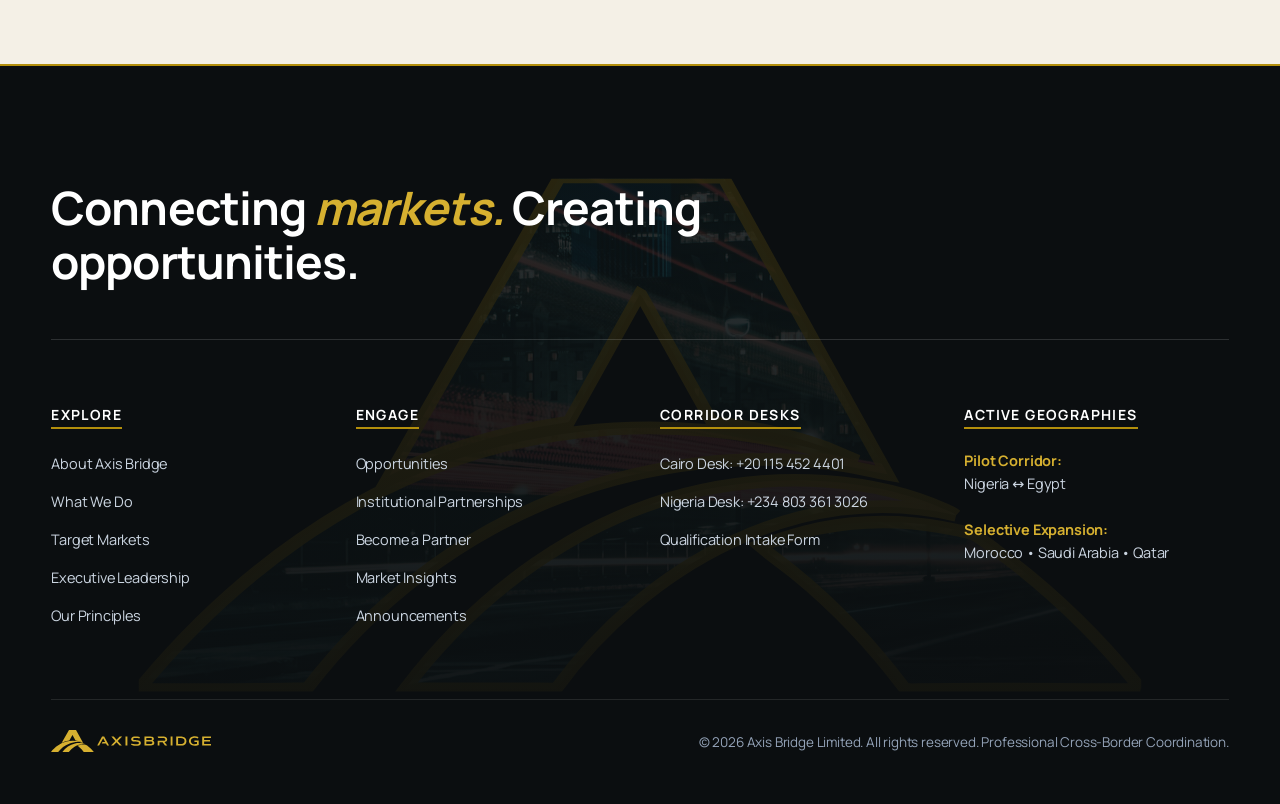
==== commit 909a147b: "Implement homepage and page refinements: hero centering, Who We Are brand background, pillar border " ====
--- a/about.html
+++ b/about.html
@@ -141,7 +141,7 @@
               <div class="mv-icon-badge" aria-hidden="true">
                 <svg width="24" height="24" viewBox="0 0 24 24" fill="none" stroke="currentColor" stroke-width="2"><circle cx="12" cy="12" r="10"/><path d="m16.24 7.76-2.12 6.36-6.36 2.12 2.12-6.36z"/></svg>
               </div>
-              <span class="mv-kicker">Strategic Horizon</span>
+              
             </div>
             <h3 class="mv-title">Our Vision</h3>
             <div class="mv-subtitle">Pan-Regional Institutional Platform</div>
@@ -156,7 +156,7 @@
               <div class="mv-icon-badge" aria-hidden="true">
                 <svg width="24" height="24" viewBox="0 0 24 24" fill="none" stroke="currentColor" stroke-width="2"><circle cx="12" cy="12" r="10"/><path d="M12 2v4m0 12v4M2 12h4m12 0h4"/></svg>
               </div>
-              <span class="mv-kicker">Operational Mandate</span>
+              
             </div>
             <h3 class="mv-title">Our Mission</h3>
             <div class="mv-subtitle">Seamless, Safe &amp; Valuable Execution</div>
@@ -171,20 +171,14 @@
     <!-- SECTION: HOW WE WORK (Structured Non-Overflowing Operations Framework) -->
     <section class="section section-operations-brand" id="how-we-work">
       <div class="container">
-        <div class="reveal" style="max-width: 1000px; margin-bottom: 30px;">
-          <div class="kicker kicker-gold">Operating Model</div>
-          <h2 class="display-title" style="color: #FFFFFF; font-size: clamp(38px, 4.8vw, 56px); line-height: 1.15; margin-bottom: 16px;">
+        <div class="reveal" style="max-width: 1000px; margin-bottom: 36px;">
+          <h2 class="display-title" style="color: #FFFFFF; font-size: clamp(40px, 5.2vw, 64px); line-height: 1.1; margin-bottom: 12px; font-family: var(--font-display);">Operating Model</h2>
+          <p class="lead-text" style="color: var(--gold-light); font-weight: 600; font-size: clamp(22px, 2.6vw, 32px); line-height: 1.3; margin-bottom: 16px;">
             Built around B2B &amp; institutional relationships.
-          </h2>
-          <p class="lead-text" style="color: #CBD5E1; font-size: 18px; line-height: 1.65; max-width: 860px; margin: 0;">
+          </p>
+          <p style="color: #CBD5E1; font-size: 17.5px; line-height: 1.65; max-width: 860px; margin: 0;">
             An accredited cross-border network turning qualified demand into verified delivery across Nigeria, Egypt and expanding Middle Eastern corridors.
           </p>
-
-          <!-- Long White CTA-Style Button with Sea-Green Text -->
-          <a href="contact.html?type=institutional" class="btn-operations-white-long">
-            <span class="btn-op-title">Rather than owning hospitals, universities or fleets &mdash; Discover our verified institutional channel model</span>
-            <span class="btn-op-arrow">&rarr;</span>
-          </a>
         </div>
 
         <!-- Five Structured Differentiated Stages with Contained Dimensions (Zero Overflow) -->
@@ -228,7 +222,7 @@
     <section class="section section-founders-light" id="leadership">
       <div class="container">
         <div class="reveal" style="max-width: 100%; margin-bottom: 50px;">
-          <div class="kicker" style="color: var(--teal); font-weight: 700; letter-spacing: 0.14em; text-transform: uppercase;">Leadership Advantage</div>
+          
           <h2 class="display-title" style="color: var(--charcoal); font-size: clamp(38px, 4.8vw, 58px); line-height: 1.15; margin-bottom: 16px;">Two founders. Complementary market advantage.</h2>
           <p class="lead-text" style="color: #4A5568; font-size: 17.5px; line-height: 1.65; max-width: 840px; margin: 0; font-weight: 400;">
             Axis Bridge combines deep Nigerian commercial and relationship networks on one side, and long-standing Egyptian, academic and international market experience on the other.
@@ -281,12 +275,12 @@
       </div>
     </section>
 
-            <!-- SECTION: OUR OPERATING PRINCIPLES (4-Sided Colored Border & Smooth Expandable Hover) -->
-    <section class="section section-charcoal" id="our-principles">
+            <!-- SECTION: OUR OPERATING PRINCIPLES (Redesigned with Approved Axis Bridge Blue #0A2540) -->
+    <section class="section" id="our-principles" style="background: linear-gradient(145deg, #0A2540 0%, #103B61 50%, #071C33 100%) !important; color: #FFFFFF; border-top: 1px solid rgba(214, 176, 48, 0.25); border-bottom: 1px solid rgba(214, 176, 48, 0.25);">
       <div class="container">
         <div class="reveal" style="max-width: 820px; margin-bottom: 50px;">
           <div class="kicker kicker-gold">Governance &amp; Trust</div>
-          <h2 class="display-title" style="color: #FFFFFF; font-size: clamp(38px, 5vw, 62px); margin-bottom: 14px;">Structured Governance Framework</h2>
+          <h2 class="display-title" style="color: #FFFFFF; font-size: clamp(38px, 5vw, 62px); margin-bottom: 14px; font-family: var(--font-display);">Structure, Governance and Framework</h2>
           <p class="lead-text" style="color: #CBD5E1; font-size: 18px; line-height: 1.65; margin: 0;">
             Cross-border business requires uncompromising institutional standards. We operate under a formal 6-pillar compliance architecture in every engagement. Hover or tap each principle to reveal details.
           </p>
--- a/assets/css/main.css
+++ b/assets/css/main.css
@@ -592,19 +592,20 @@
 
 /* Bilateral Anchors Interactive Corridor */
 .bilateral-corridor-card {
-  background: rgba(37, 42, 46, 0.88);
-  backdrop-filter: blur(14px);
-  -webkit-backdrop-filter: blur(14px);
+  background: rgba(20, 24, 27, 0.92);
+  backdrop-filter: blur(16px);
+  -webkit-backdrop-filter: blur(16px);
   border: 1px solid var(--teal-border);
   border-radius: var(--radius-md);
-  padding: 16px 24px;
-  margin-top: 34px;
-  display: flex;
-  align-items: center;
-  justify-content: space-between;
-  gap: 20px;
+  padding: 20px 32px;
+  margin: 40px auto 0;
+  max-width: 820px;
+  display: flex;
+  align-items: center;
+  justify-content: center;
+  gap: 24px;
   flex-wrap: wrap;
-  box-shadow: 0 10px 30px rgba(0, 0, 0, 0.35);
+  box-shadow: 0 14px 40px rgba(0, 0, 0, 0.45);
   transition: all var(--transition-smooth);
 }
 
@@ -2441,8 +2442,9 @@
 .corridor-node-btn {
   display: inline-flex;
   align-items: center;
-  gap: 12px;
-  padding: 10px 18px;
+  gap: 14px;
+  padding: 14px 22px;
+  min-width: 220px;
   background: rgba(255, 255, 255, 0.06);
   border: 1px solid var(--teal-border);
   border-radius: var(--radius-sm);
@@ -3215,7 +3217,6 @@
 .vetting-card-item {
   background: var(--charcoal-surface) !important;
   border: 1px solid var(--charcoal-border) !important;
-  border-left: 4px solid var(--sea-green) !important;
   border-radius: var(--radius-md);
   padding: 30px 24px;
   box-shadow: 0 10px 28px rgba(0, 0, 0, 0.35);
@@ -3224,7 +3225,7 @@
 
 .vetting-card-item:hover {
   transform: translateY(-5px);
-  border-left-color: var(--gold-light) !important;
+  border-color: var(--teal-border) !important;
   box-shadow: 0 18px 40px rgba(22, 124, 128, 0.25);
 }
 
@@ -3402,7 +3403,6 @@
   position: relative;
   background: linear-gradient(180deg, rgba(255, 255, 255, 0.12) 0%, rgba(255, 255, 255, 0.04) 100%);
   border: 1px solid rgba(255, 255, 255, 0.18);
-  border-top: 3px solid var(--gold-light);
   border-radius: var(--radius-md);
   padding: 32px 24px;
   display: flex;
@@ -3497,7 +3497,6 @@
   padding: 5px 10px;
   border-radius: 4px;
   margin-bottom: 20px;
-  border-left: 2px solid var(--gold);
 }
 
 .pillar-nexus-cta {
@@ -3554,14 +3553,7 @@
 }
 
 .leader-executive-card::before {
-  content: "";
-  position: absolute;
-  top: 0;
-  left: 0;
-  right: 0;
-  height: 3px;
-  background: linear-gradient(90deg, var(--gold) 0%, var(--teal) 100%);
-  opacity: 0.7;
+  display: none !important;
 }
 
 .leader-executive-card:hover {
@@ -3861,12 +3853,7 @@
 }
 
 .mv-card::before {
-  content: "";
-  position: absolute;
-  top: 0;
-  left: 0;
-  right: 0;
-  height: 4px;
+  display: none !important;
 }
 
 .mv-card-vision::before {
@@ -4321,3 +4308,194 @@
     order: -1;
   }
 }
+
+
+/* ==========================================================================
+   AXIS BRIDGE REFINEMENTS: PARTNERS CAROUSEL, GOVERNANCE BLUE, WHITE CONTACT
+   ========================================================================== */
+
+/* Partners Infinite Horizontal Carousel */
+.partners-carousel-section {
+  position: relative;
+  background: #101417;
+  padding: 60px 0 70px;
+  overflow: hidden;
+  border-top: 1px solid rgba(255, 255, 255, 0.08);
+  border-bottom: 1px solid rgba(255, 255, 255, 0.08);
+}
+
+.partners-carousel-header {
+  text-align: center;
+  max-width: 800px;
+  margin: 0 auto 36px;
+  padding: 0 20px;
+}
+
+.partners-carousel-header .kicker {
+  color: var(--gold-light);
+  margin-bottom: 8px;
+}
+
+.partners-carousel-header h2 {
+  color: #FFFFFF;
+  font-size: clamp(26px, 3.2vw, 36px);
+  margin-bottom: 10px;
+}
+
+.partners-carousel-header p {
+  color: #A3AFBF;
+  font-size: 15.5px;
+  margin: 0;
+}
+
+.partner-marquee-container {
+  width: 100%;
+  overflow: hidden;
+  position: relative;
+  mask-image: linear-gradient(90deg, transparent 0%, #000 12%, #000 88%, transparent 100%);
+  -webkit-mask-image: linear-gradient(90deg, transparent 0%, #000 12%, #000 88%, transparent 100%);
+}
+
+.partner-marquee-track {
+  display: flex;
+  width: max-content;
+  gap: 24px;
+  animation: partnerMarquee 38s linear infinite;
+}
+
+.partner-marquee-track:hover {
+  animation-play-state: paused;
+}
+
+@keyframes partnerMarquee {
+  0% { transform: translateX(0); }
+  100% { transform: translateX(-50%); }
+}
+
+.partner-logo-item {
+  display: inline-flex;
+  align-items: center;
+  gap: 16px;
+  padding: 16px 26px;
+  background: rgba(255, 255, 255, 0.04);
+  border: 1px solid rgba(255, 255, 255, 0.1);
+  border-radius: var(--radius-md);
+  white-space: nowrap;
+  transition: all var(--transition-fast);
+  color: #FFFFFF;
+  text-decoration: none;
+}
+
+.partner-logo-item:hover {
+  background: rgba(22, 124, 128, 0.2);
+  border-color: var(--gold-light);
+  transform: translateY(-2px);
+}
+
+.partner-logo-icon {
+  width: 36px;
+  height: 36px;
+  display: flex;
+  align-items: center;
+  justify-content: center;
+  background: rgba(22, 124, 128, 0.25);
+  border: 1px solid rgba(22, 124, 128, 0.4);
+  border-radius: 8px;
+  color: var(--gold-light);
+  flex-shrink: 0;
+}
+
+.partner-logo-text {
+  display: flex;
+  flex-direction: column;
+}
+
+.partner-logo-name {
+  font-size: 14.5px;
+  font-weight: 700;
+  color: #FFFFFF;
+  line-height: 1.25;
+}
+
+.partner-logo-type {
+  font-size: 11px;
+  font-weight: 600;
+  color: #94A3B8;
+  letter-spacing: 0.04em;
+  text-transform: uppercase;
+}
+
+/* Contact White Section Overrides */
+.contact-section-white {
+  background: #FFFFFF !important;
+  color: var(--charcoal) !important;
+  border-top: 1px solid var(--border-light);
+  border-bottom: 1px solid var(--border-light);
+}
+
+.contact-section-white .section-title {
+  color: var(--charcoal) !important;
+}
+
+.contact-section-white .body-muted {
+  color: var(--ink-secondary) !important;
+}
+
+.contact-section-white .kicker {
+  color: var(--teal) !important;
+}
+
+.contact-section-white .channel-card {
+  background: #F8FAFC !important;
+  border: 1px solid #E2E8F0 !important;
+  box-shadow: 0 4px 16px rgba(0, 0, 0, 0.04);
+}
+
+.contact-section-white .channel-card:hover {
+  border-color: var(--teal) !important;
+  background: #FFFFFF !important;
+  box-shadow: 0 10px 24px rgba(22, 124, 128, 0.12);
+}
+
+.contact-section-white .channel-meta {
+  color: var(--teal-deep) !important;
+}
+
+.contact-section-white .channel-link {
+  background: #EDF2F7 !important;
+  color: var(--charcoal) !important;
+}
+
+.contact-section-white .channel-link:hover {
+  background: var(--teal) !important;
+  color: #FFFFFF !important;
+}
+
+.contact-section-white .channel-link span:last-child {
+  color: var(--teal-deep) !important;
+}
+
+.contact-section-white .channel-link:hover span:last-child {
+  color: var(--gold-light) !important;
+}
+
+.contact-section-white .contact-form {
+  background: #F8FAFC !important;
+  border: 1px solid #E2E8F0 !important;
+  box-shadow: 0 10px 30px rgba(0, 0, 0, 0.06);
+}
+
+.contact-section-white .form-group label {
+  color: #334155 !important;
+}
+
+.contact-section-white .form-control {
+  background: #FFFFFF !important;
+  border: 1px solid #CBD5E1 !important;
+  color: #0F172A !important;
+}
+
+.contact-section-white .form-control:focus {
+  border-color: var(--teal) !important;
+  box-shadow: 0 0 0 3px rgba(22, 124, 128, 0.15) !important;
+}
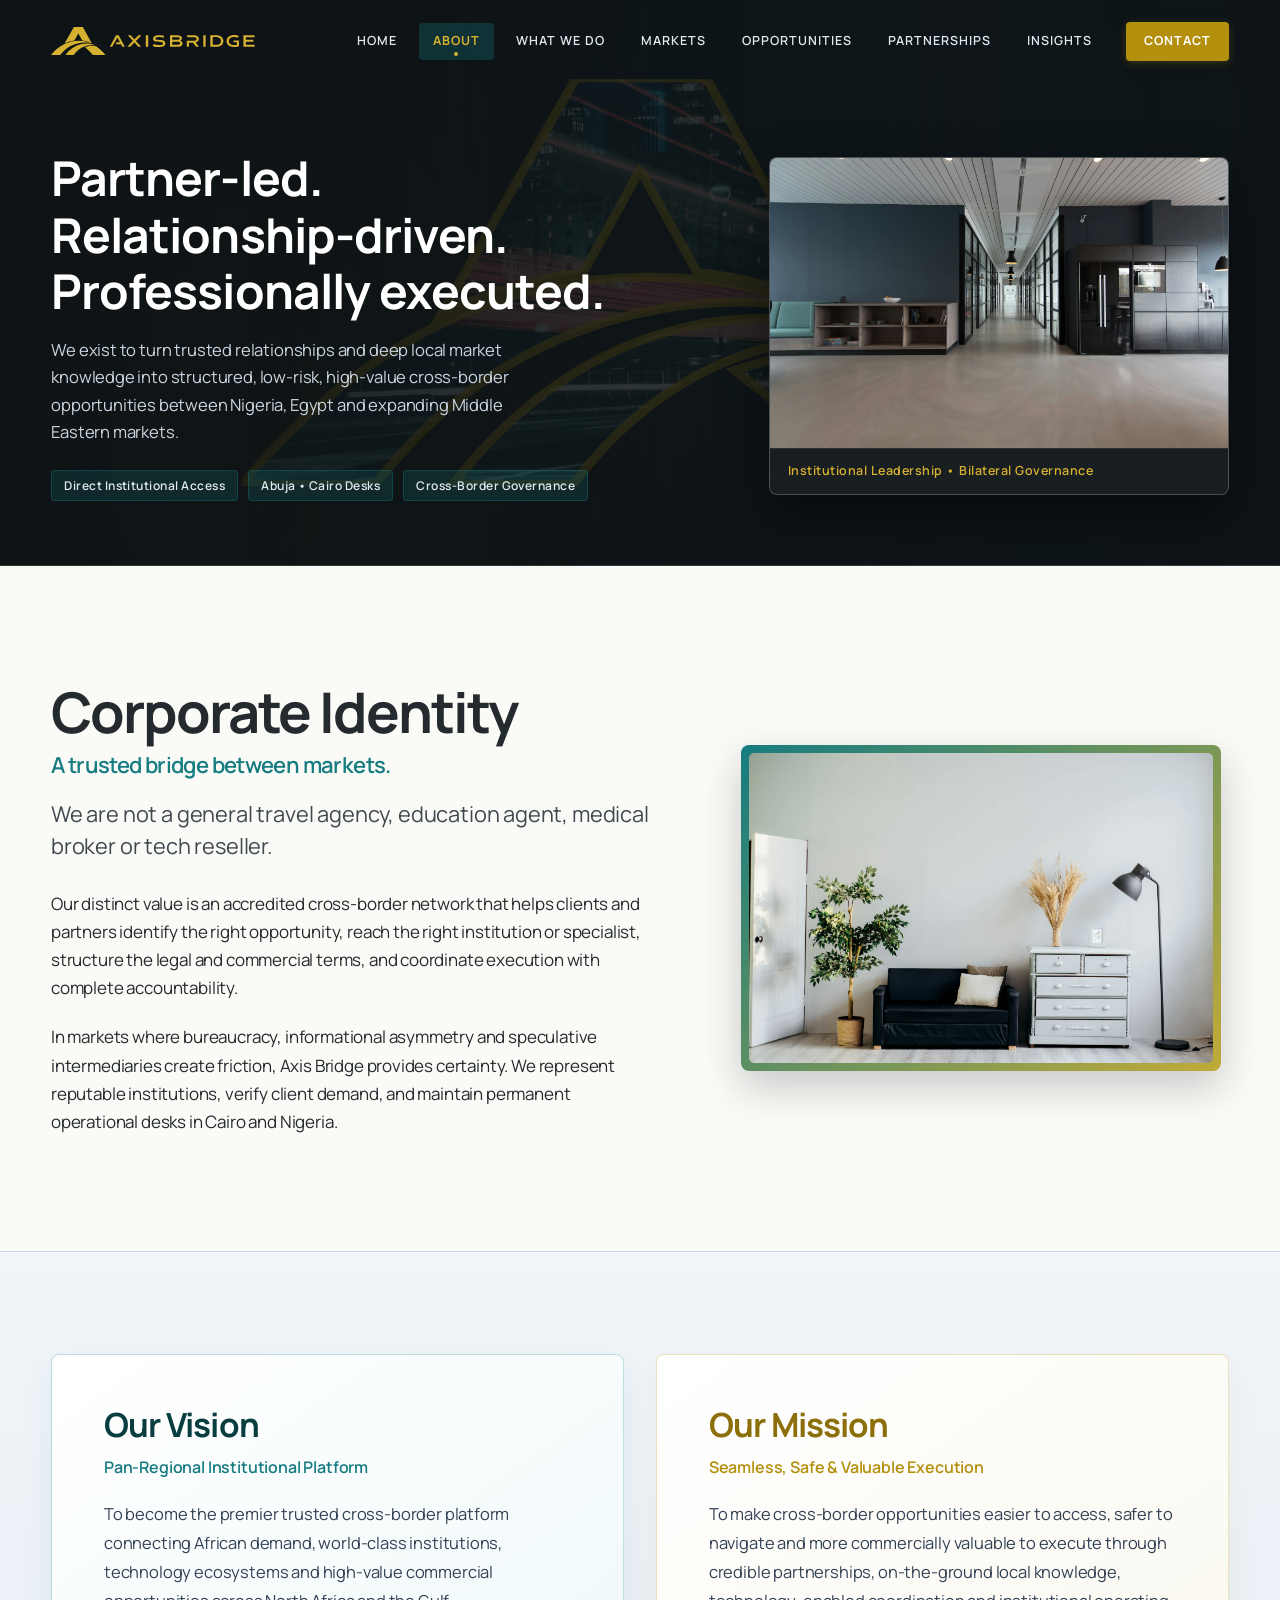
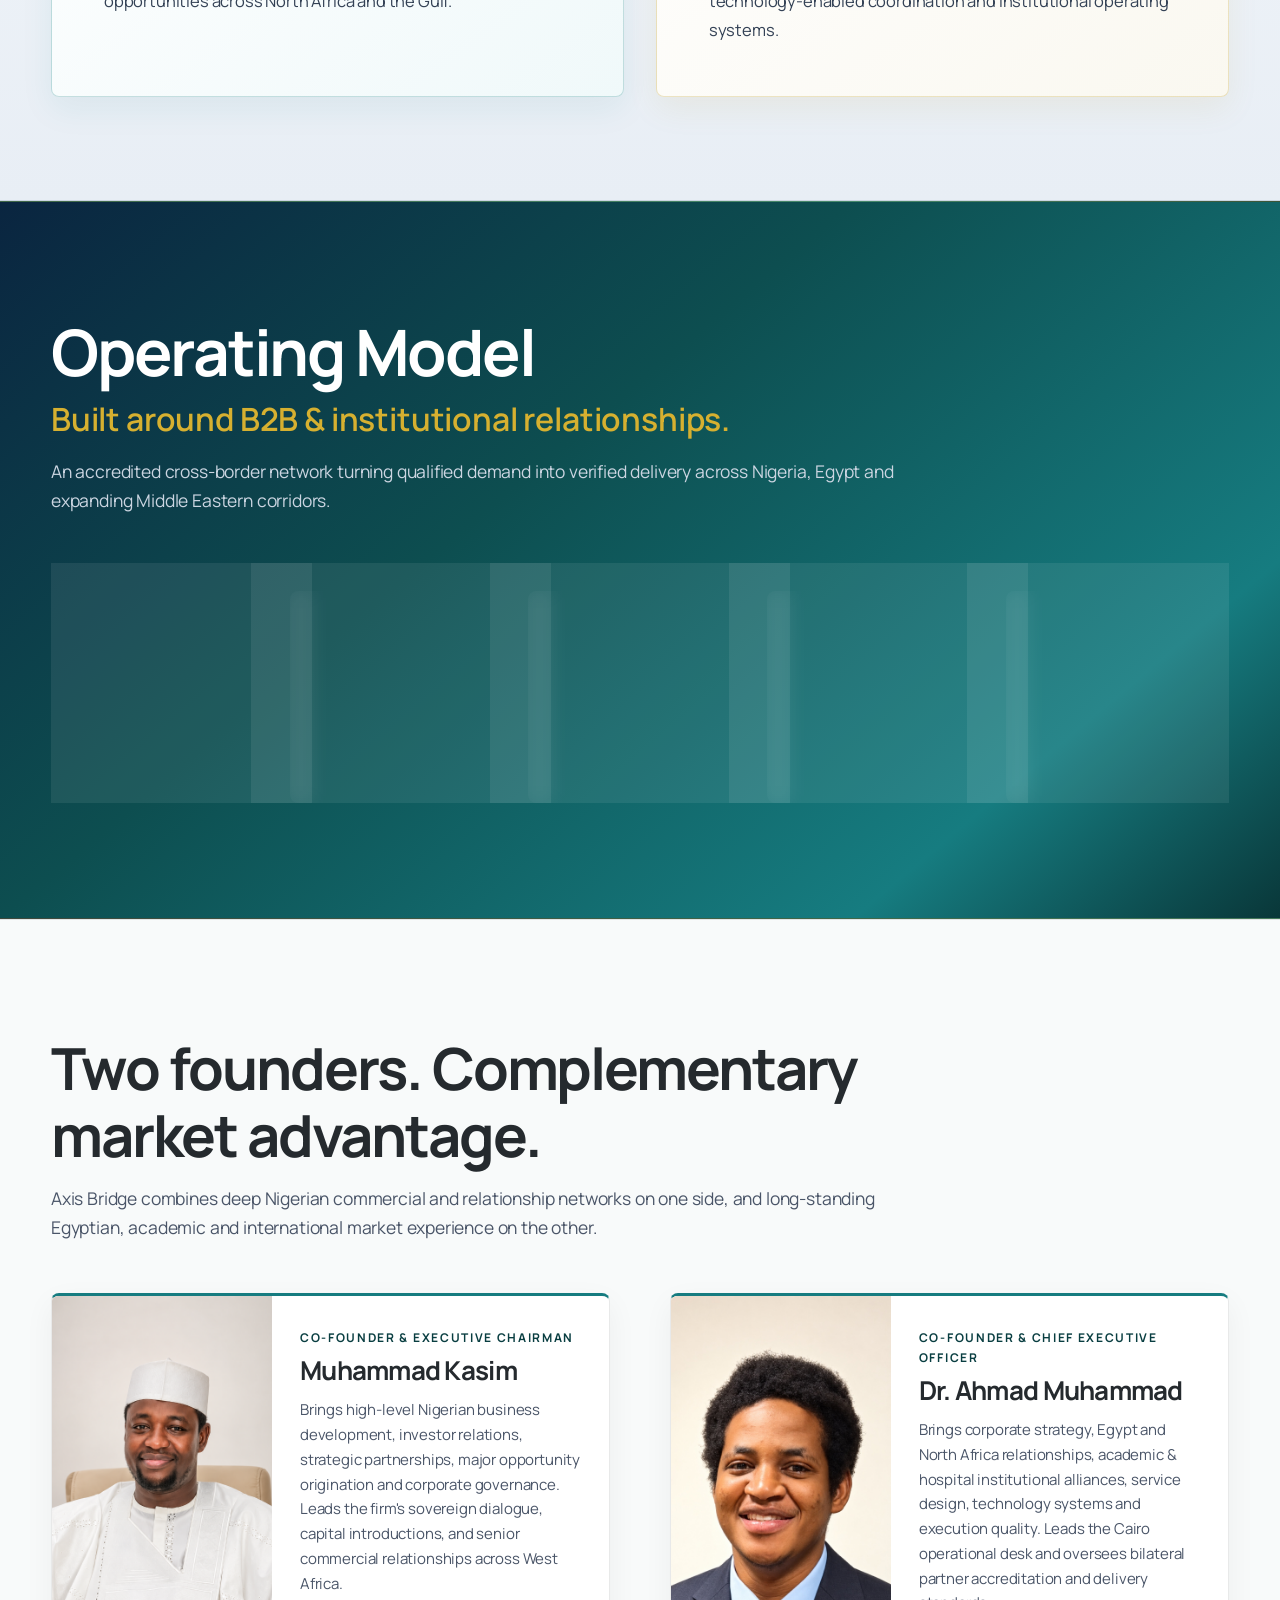
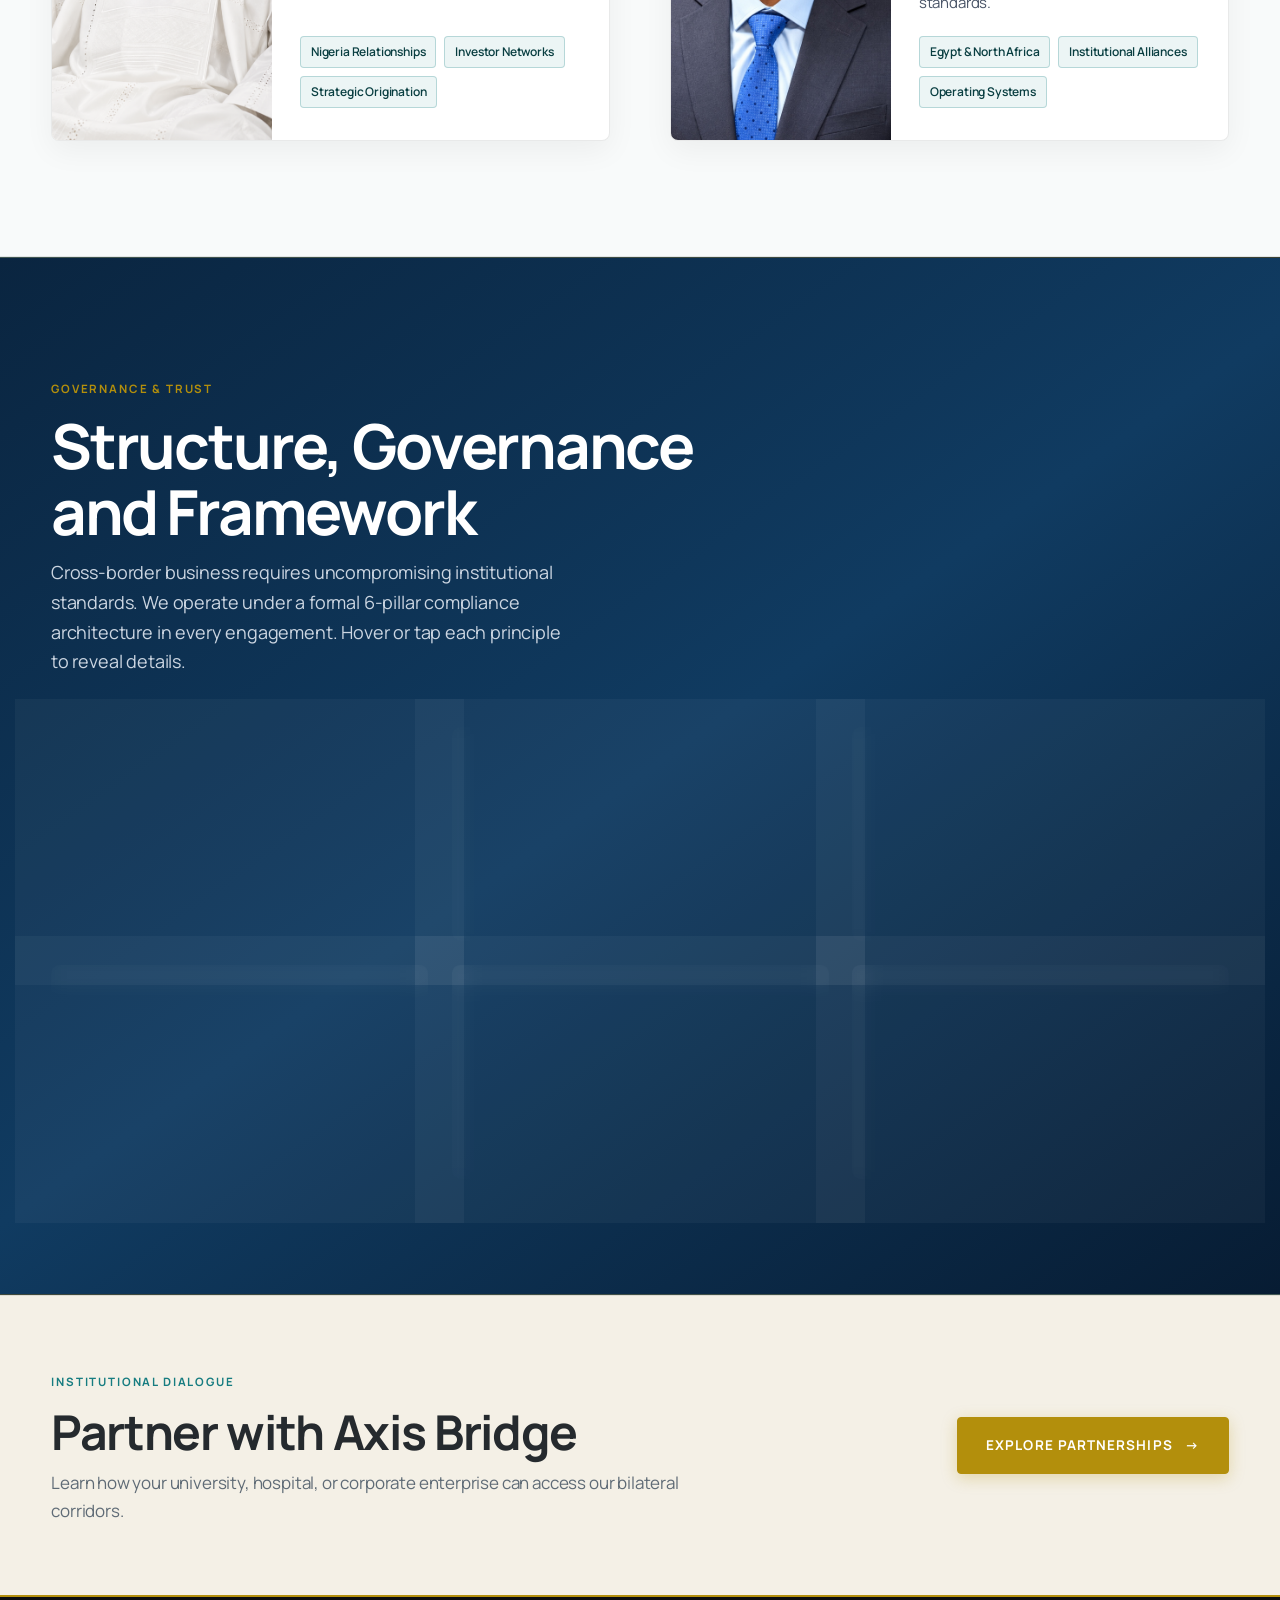
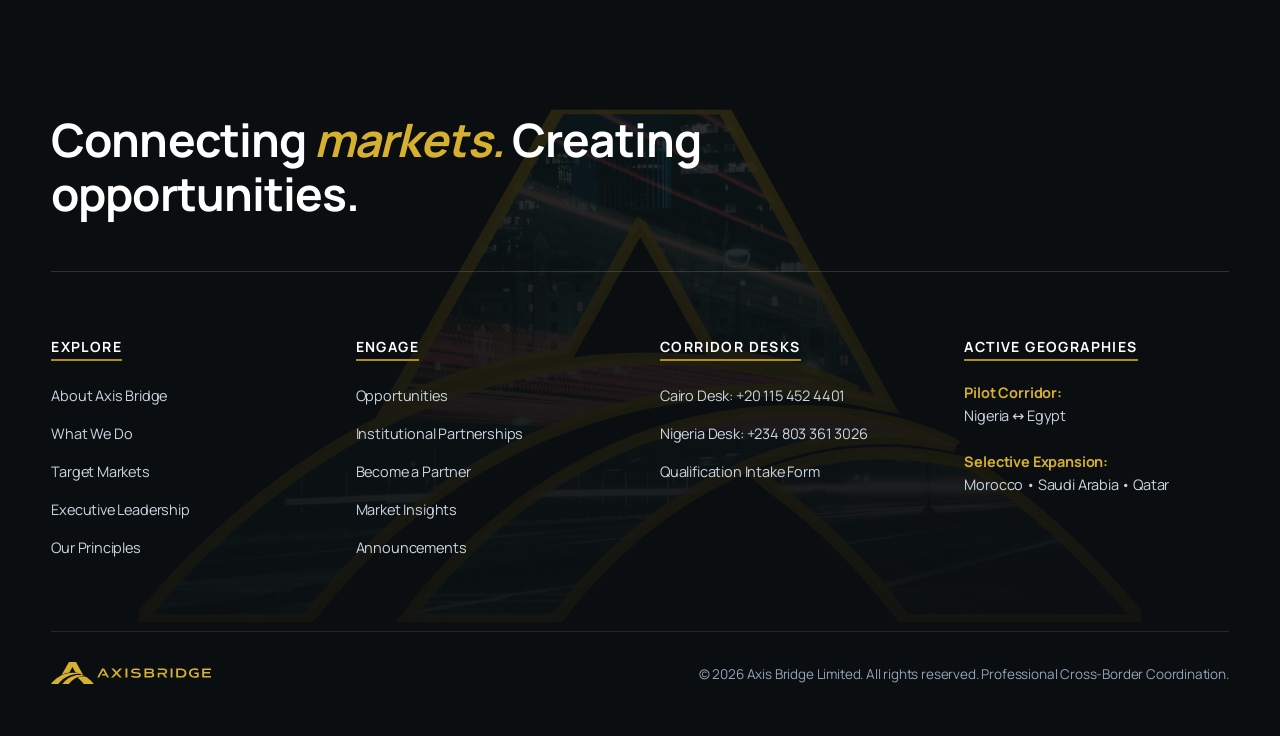
==== commit 90aa08b1: "Implement UI/UX corrections: hero corridor restoration & glow, founders light background, mission & " ====
--- a/about.html
+++ b/about.html
@@ -131,36 +131,24 @@
       </div>
     </section>
 
-            <!-- SECTION: VISION & MISSION (Two Attractive Side-by-Side Cards) -->
-    <section class="section section-paper-warm" id="vision-mission">
+            <!-- SECTION: VISION & MISSION (Clearly Separated Section with Attractive Subtle Backgrounds & No Icons) -->
+    <section class="section" id="vision-mission" style="background: linear-gradient(180deg, #F1F5F9 0%, #E8EEF5 100%) !important; border-top: 1px solid #CBD5E1; border-bottom: 1px solid #CBD5E1; padding: clamp(80px, 8vw, 110px) 0;">
       <div class="container">
         <div class="mission-vision-cards-grid reveal">
           <!-- Card 1: Our Vision -->
-          <div class="mv-card mv-card-vision">
-            <div class="mv-card-header">
-              <div class="mv-icon-badge" aria-hidden="true">
-                <svg width="24" height="24" viewBox="0 0 24 24" fill="none" stroke="currentColor" stroke-width="2"><circle cx="12" cy="12" r="10"/><path d="m16.24 7.76-2.12 6.36-6.36 2.12 2.12-6.36z"/></svg>
-              </div>
-              
-            </div>
-            <h3 class="mv-title">Our Vision</h3>
-            <div class="mv-subtitle">Pan-Regional Institutional Platform</div>
-            <p class="mv-desc">
+          <div class="mv-card mv-card-vision" style="background: linear-gradient(145deg, #FFFFFF 0%, #F0F9FA 100%) !important; border: 1px solid rgba(22, 124, 128, 0.25) !important; box-shadow: 0 12px 32px rgba(22, 124, 128, 0.08) !important; padding: clamp(38px, 4.5vw, 52px);">
+            <h3 class="mv-title" style="color: var(--teal-deep); font-size: clamp(28px, 2.6vw, 36px); margin-bottom: 10px;">Our Vision</h3>
+            <div class="mv-subtitle" style="color: var(--teal); font-weight: 600; font-size: 16px; margin-bottom: 20px;">Pan-Regional Institutional Platform</div>
+            <p class="mv-desc" style="color: #334155; font-size: 16.5px; line-height: 1.75;">
               To become the premier trusted cross-border platform connecting African demand, world-class institutions, technology ecosystems and high-value commercial opportunities across North Africa and the Gulf.
             </p>
           </div>
 
           <!-- Card 2: Our Mission -->
-          <div class="mv-card mv-card-mission">
-            <div class="mv-card-header">
-              <div class="mv-icon-badge" aria-hidden="true">
-                <svg width="24" height="24" viewBox="0 0 24 24" fill="none" stroke="currentColor" stroke-width="2"><circle cx="12" cy="12" r="10"/><path d="M12 2v4m0 12v4M2 12h4m12 0h4"/></svg>
-              </div>
-              
-            </div>
-            <h3 class="mv-title">Our Mission</h3>
-            <div class="mv-subtitle">Seamless, Safe &amp; Valuable Execution</div>
-            <p class="mv-desc">
+          <div class="mv-card mv-card-mission" style="background: linear-gradient(145deg, #FFFFFF 0%, #FAF8F0 100%) !important; border: 1px solid rgba(179, 143, 12, 0.25) !important; box-shadow: 0 12px 32px rgba(179, 143, 12, 0.08) !important; padding: clamp(38px, 4.5vw, 52px);">
+            <h3 class="mv-title" style="color: #8C6F0A; font-size: clamp(28px, 2.6vw, 36px); margin-bottom: 10px;">Our Mission</h3>
+            <div class="mv-subtitle" style="color: #B38F0C; font-weight: 600; font-size: 16px; margin-bottom: 20px;">Seamless, Safe &amp; Valuable Execution</div>
+            <p class="mv-desc" style="color: #334155; font-size: 16.5px; line-height: 1.75;">
               To make cross-border opportunities easier to access, safer to navigate and more commercially valuable to execute through credible partnerships, on-the-ground local knowledge, technology-enabled coordination and institutional operating systems.
             </p>
           </div>
--- a/assets/css/main.css
+++ b/assets/css/main.css
@@ -503,16 +503,16 @@
    ========================================================================== */
 
 .hero-refined {
-  min-height: clamp(620px, 84vh, 880px);
+  min-height: clamp(680px, 90vh, 960px);
   position: relative;
   display: flex;
   flex-direction: column;
   justify-content: center;
   padding-top: 130px;
-  padding-bottom: 70px;
+  padding-bottom: 80px;
   background-color: var(--charcoal);
   color: #F6F2E4;
-  overflow: hidden;
+  overflow: visible;
   border-bottom: 1px solid var(--charcoal-border);
 }
 
@@ -534,14 +534,13 @@
 .hero-vignette {
   position: absolute;
   inset: 0;
-  /* Left side darkened for readable typography, right side transparent so bridge pattern is vividly clear */
+  /* Lightened gradient so bridge pattern photograph remains clearly visible across the hero */
   background: linear-gradient(90deg, 
-    rgba(25, 29, 32, 0.96) 0%, 
-    rgba(25, 29, 32, 0.88) 38%, 
-    rgba(25, 29, 32, 0.35) 62%, 
-    rgba(25, 29, 32, 0.08) 85%,
-    transparent 100%),
-    linear-gradient(0deg, rgba(25, 29, 32, 0.85) 0%, transparent 25%);
+    rgba(20, 24, 27, 0.72) 0%, 
+    rgba(20, 24, 27, 0.55) 45%, 
+    rgba(20, 24, 27, 0.25) 75%, 
+    rgba(20, 24, 27, 0.1) 100%),
+    linear-gradient(0deg, rgba(20, 24, 27, 0.6) 0%, transparent 40%);
   z-index: 2;
   pointer-events: none;
 }
@@ -592,21 +591,23 @@
 
 /* Bilateral Anchors Interactive Corridor */
 .bilateral-corridor-card {
-  background: rgba(20, 24, 27, 0.92);
+  background: rgba(20, 24, 27, 0.75);
   backdrop-filter: blur(16px);
   -webkit-backdrop-filter: blur(16px);
-  border: 1px solid var(--teal-border);
+  border: 1px solid rgba(22, 124, 128, 0.5);
   border-radius: var(--radius-md);
-  padding: 20px 32px;
-  margin: 40px auto 0;
-  max-width: 820px;
+  padding: 18px 30px;
+  margin: 32px auto 0;
+  max-width: 840px;
   display: flex;
   align-items: center;
   justify-content: center;
   gap: 24px;
   flex-wrap: wrap;
-  box-shadow: 0 14px 40px rgba(0, 0, 0, 0.45);
+  box-shadow: 0 12px 35px rgba(0, 0, 0, 0.4), 0 0 25px rgba(22, 124, 128, 0.25);
   transition: all var(--transition-smooth);
+  position: relative;
+  z-index: 5;
 }
 
 .bilateral-corridor-card:hover {
@@ -2443,34 +2444,36 @@
   display: inline-flex;
   align-items: center;
   gap: 14px;
-  padding: 14px 22px;
-  min-width: 220px;
-  background: rgba(255, 255, 255, 0.06);
-  border: 1px solid var(--teal-border);
+  padding: 14px 24px;
+  min-width: 230px;
+  background: #FFFFFF;
+  border: 1px solid rgba(22, 124, 128, 0.35);
   border-radius: var(--radius-sm);
-  color: #FFFFFF;
+  color: #0A2540;
   text-decoration: none;
   transition: all var(--transition-smooth);
   flex-shrink: 0;
+  box-shadow: 0 4px 18px rgba(22, 124, 128, 0.2), 0 0 15px rgba(214, 176, 48, 0.15);
 }
 
 .corridor-node-btn:hover {
-  background: rgba(22, 124, 128, 0.35);
+  background: #FFFFFF;
   border-color: var(--gold-light);
-  transform: translateY(-2px);
-  box-shadow: 0 6px 20px rgba(22, 124, 128, 0.3);
+  transform: translateY(-3px);
+  box-shadow: 0 8px 25px rgba(22, 124, 128, 0.35), 0 0 20px rgba(214, 176, 48, 0.3);
 }
 
 .corridor-node-btn .city {
-  font-size: 14px;
-  font-weight: 700;
-  color: #FFFFFF;
+  font-size: 15px;
+  font-weight: 800;
+  color: #0A2540;
   line-height: 1.2;
 }
 
 .corridor-node-btn .role {
-  font-size: 11px;
-  color: #CBD5E1;
+  font-size: 11.5px;
+  font-weight: 600;
+  color: #334155;
   letter-spacing: 0.02em;
 }
 
@@ -3255,12 +3258,11 @@
 
 /* 5. INSIGHTS OFFICIAL ANNOUNCEMENT ARCHITECTURAL CARD */
 .announcement-card-elevated {
-  background: linear-gradient(135deg, var(--charcoal-surface) 0%, #1A282D 100%);
-  border: 1px solid var(--charcoal-border);
-  border-left: 5px solid var(--gold);
+  background: linear-gradient(135deg, #0A2540 0%, #103B61 60%, #0D2D4B 100%);
+  border: 1px solid rgba(214, 176, 48, 0.3);
   border-radius: var(--radius-md);
-  padding: 36px 40px;
-  box-shadow: 0 16px 40px rgba(0, 0, 0, 0.35);
+  padding: 40px 48px;
+  box-shadow: 0 16px 40px rgba(0, 0, 0, 0.3);
   position: relative;
   overflow: hidden;
   transition: all var(--transition-smooth);
@@ -3268,8 +3270,8 @@
 
 .announcement-card-elevated:hover {
   transform: translateY(-4px);
-  box-shadow: 0 22px 50px rgba(179, 143, 12, 0.2);
-  border-left-color: var(--gold-light);
+  box-shadow: 0 22px 50px rgba(10, 37, 64, 0.4), 0 0 25px rgba(214, 176, 48, 0.25);
+  border-color: var(--gold-light);
 }
 
 .announcement-meta-bar {
@@ -4499,3 +4501,10 @@
   border-color: var(--teal) !important;
   box-shadow: 0 0 0 3px rgba(22, 124, 128, 0.15) !important;
 }
+
+
+.compliance-cta-card:hover {
+  transform: translateY(-5px);
+  border-color: var(--gold-light) !important;
+  box-shadow: 0 24px 55px rgba(0, 0, 0, 0.45), 0 0 30px rgba(22, 124, 128, 0.3) !important;
+}
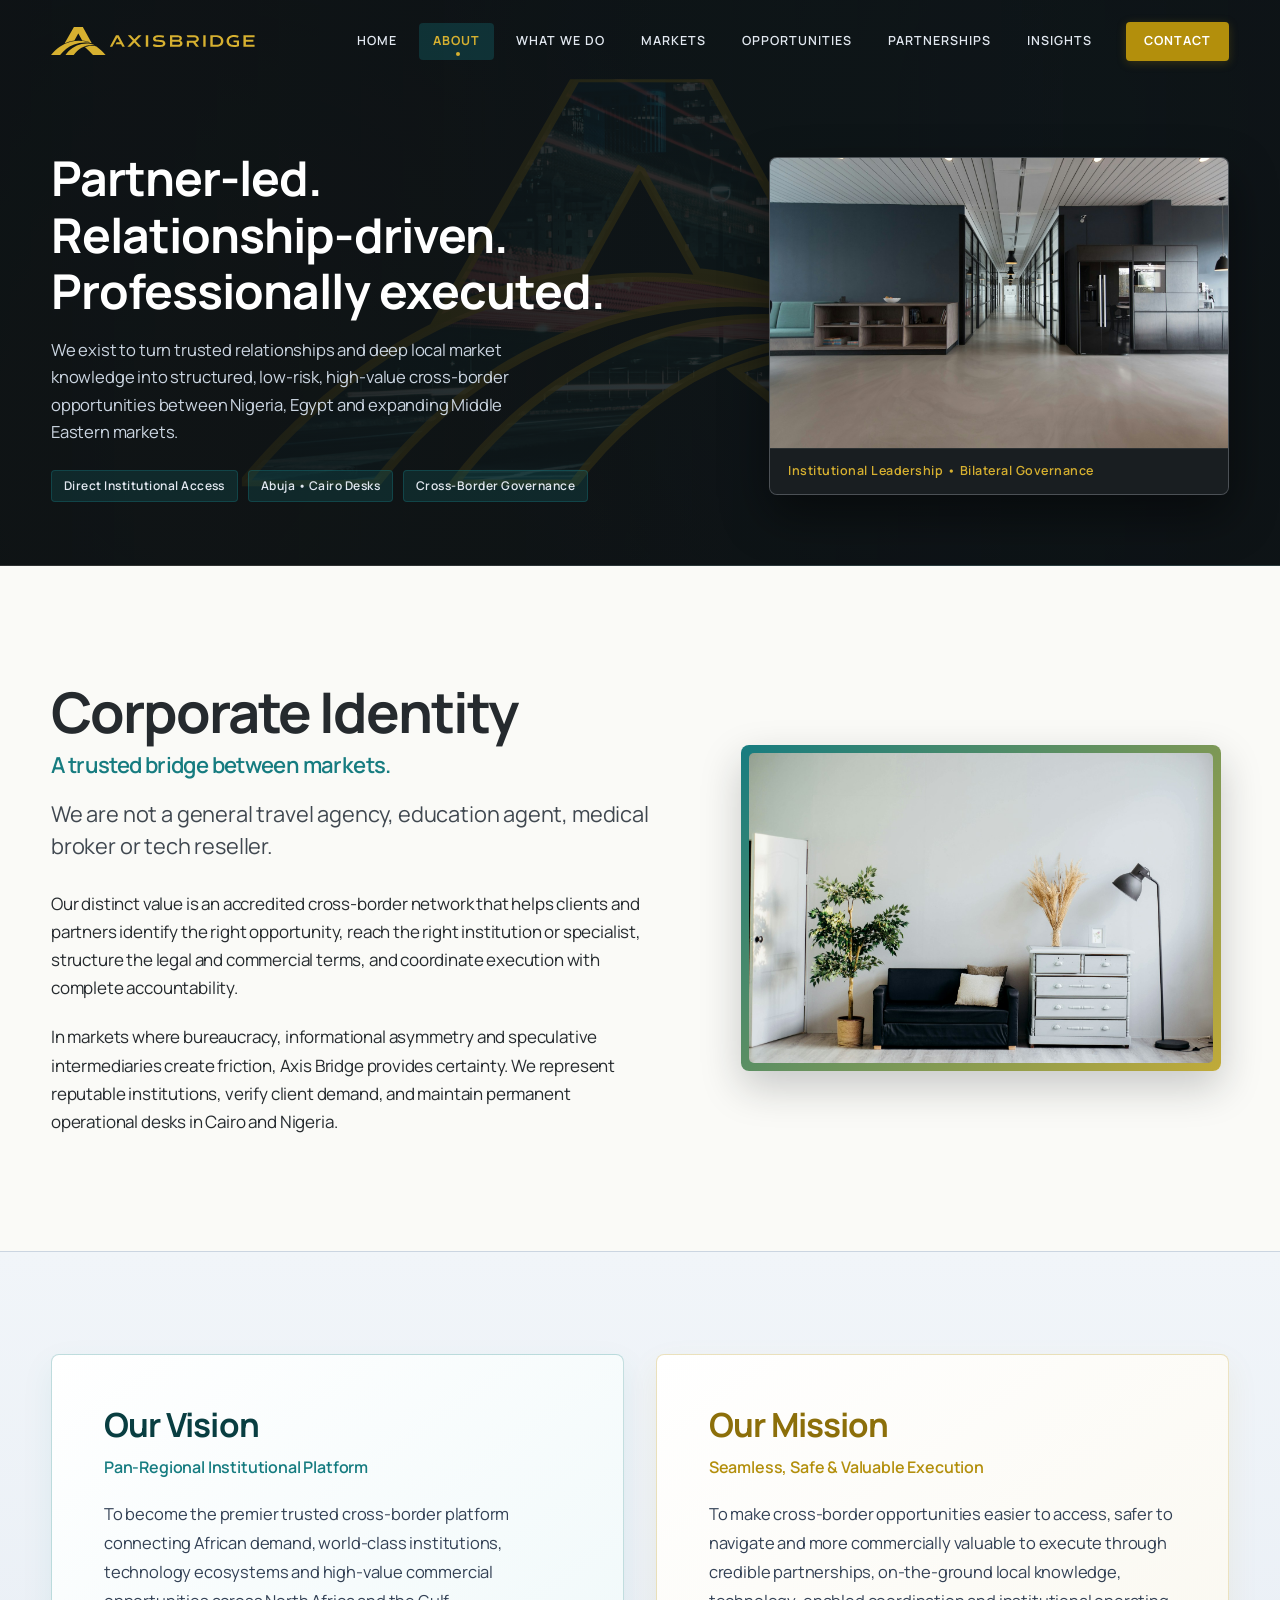
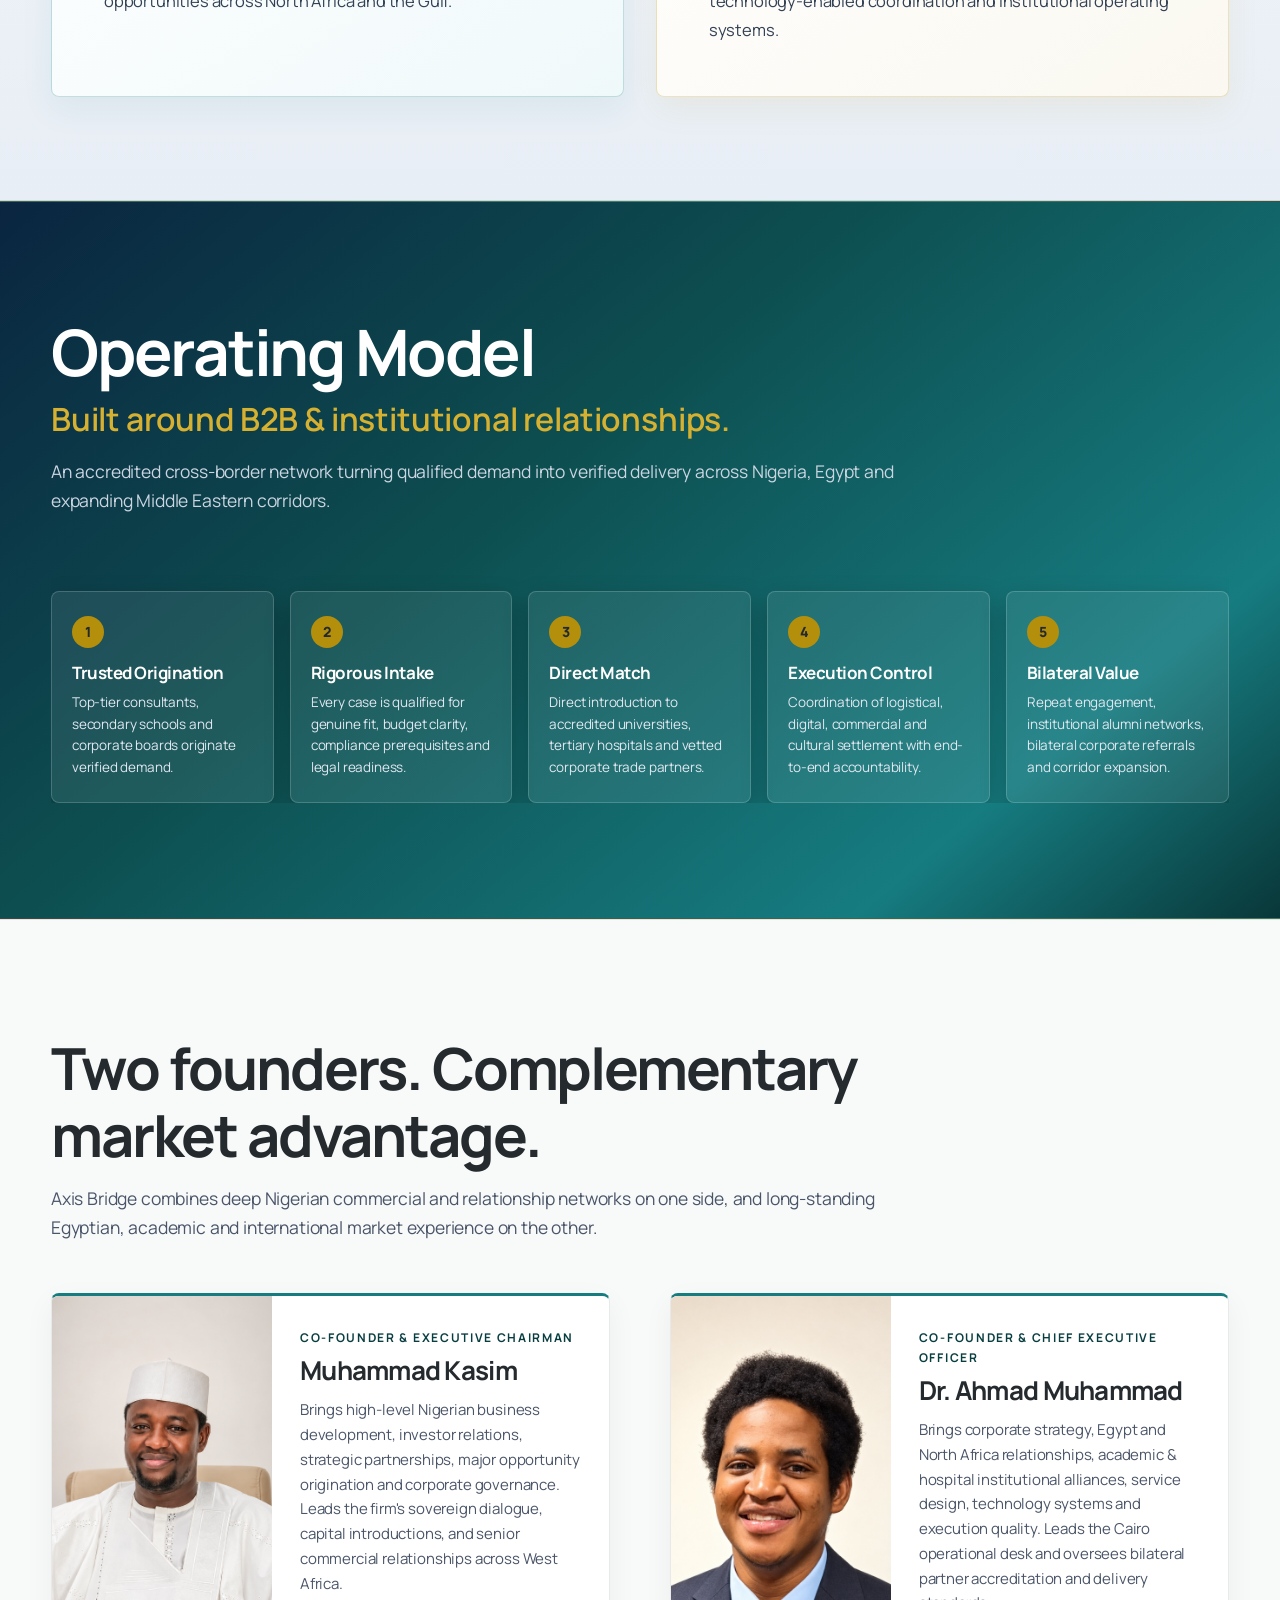
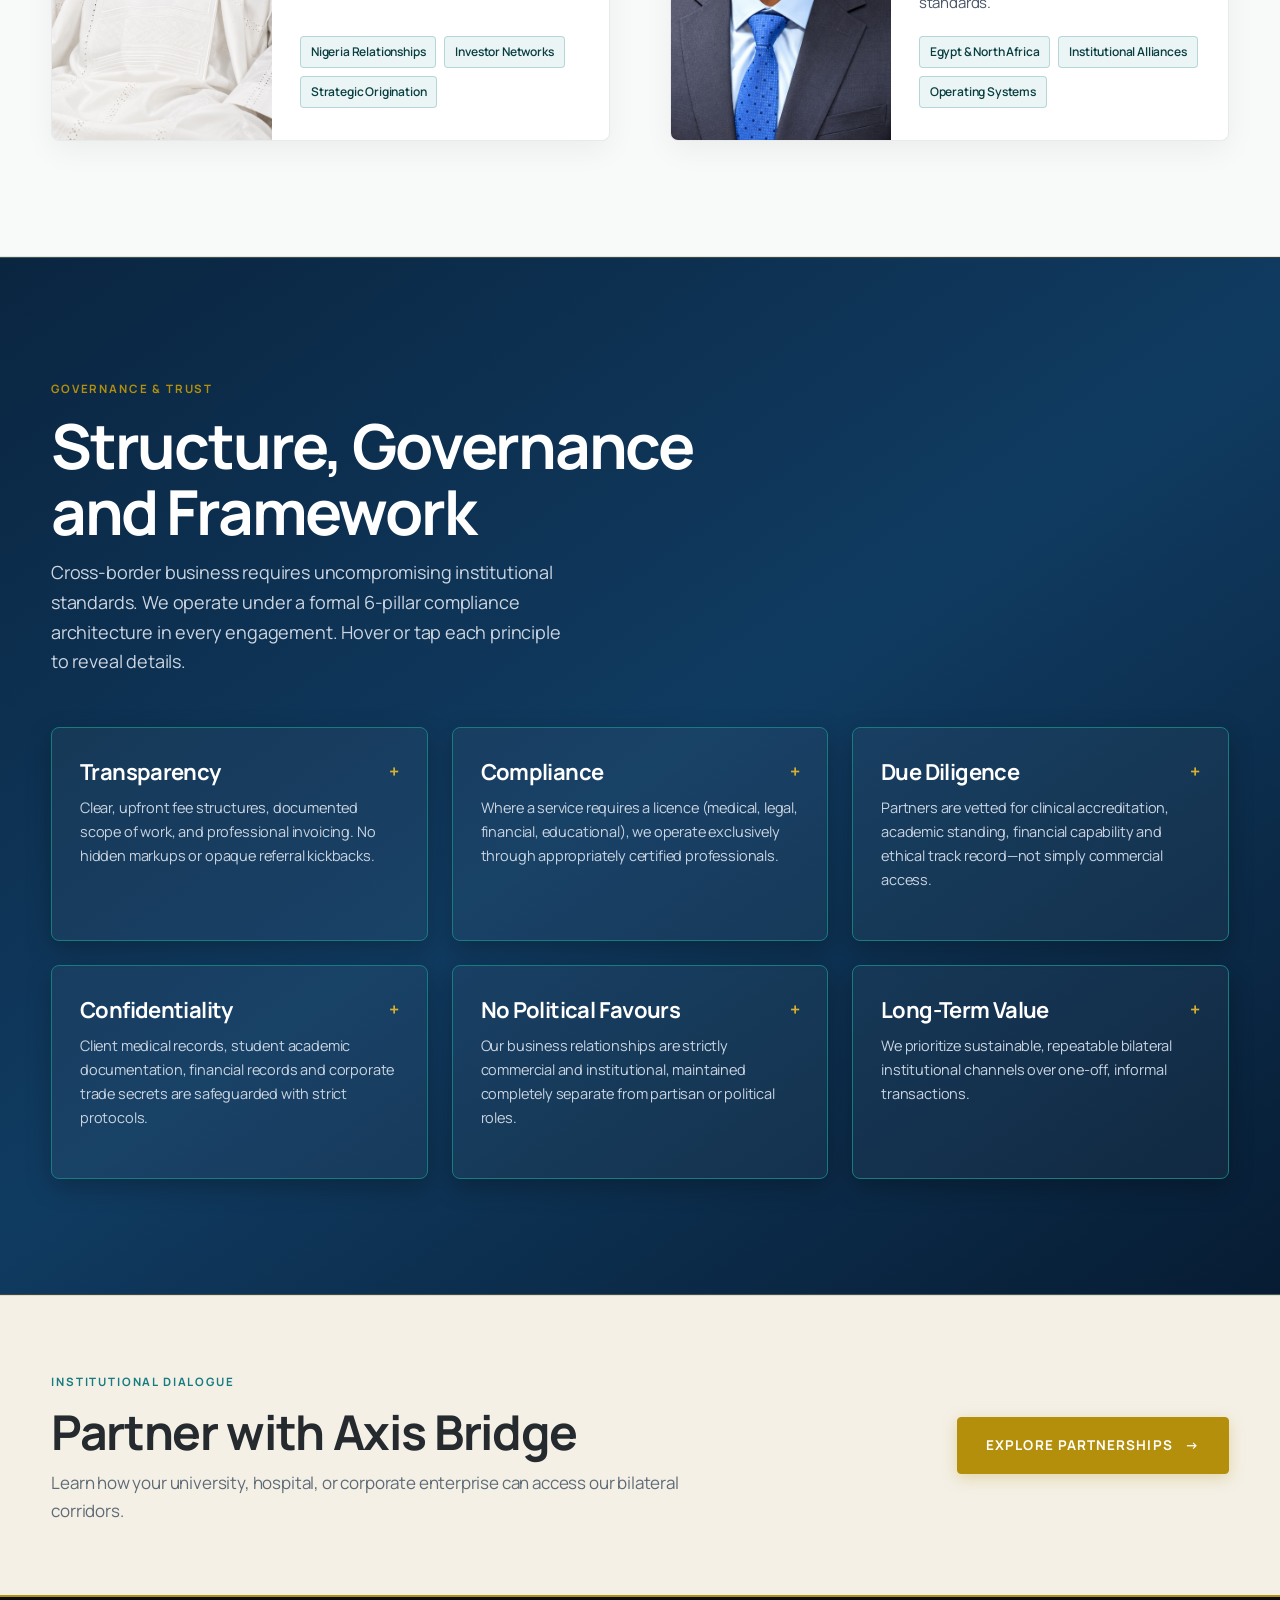
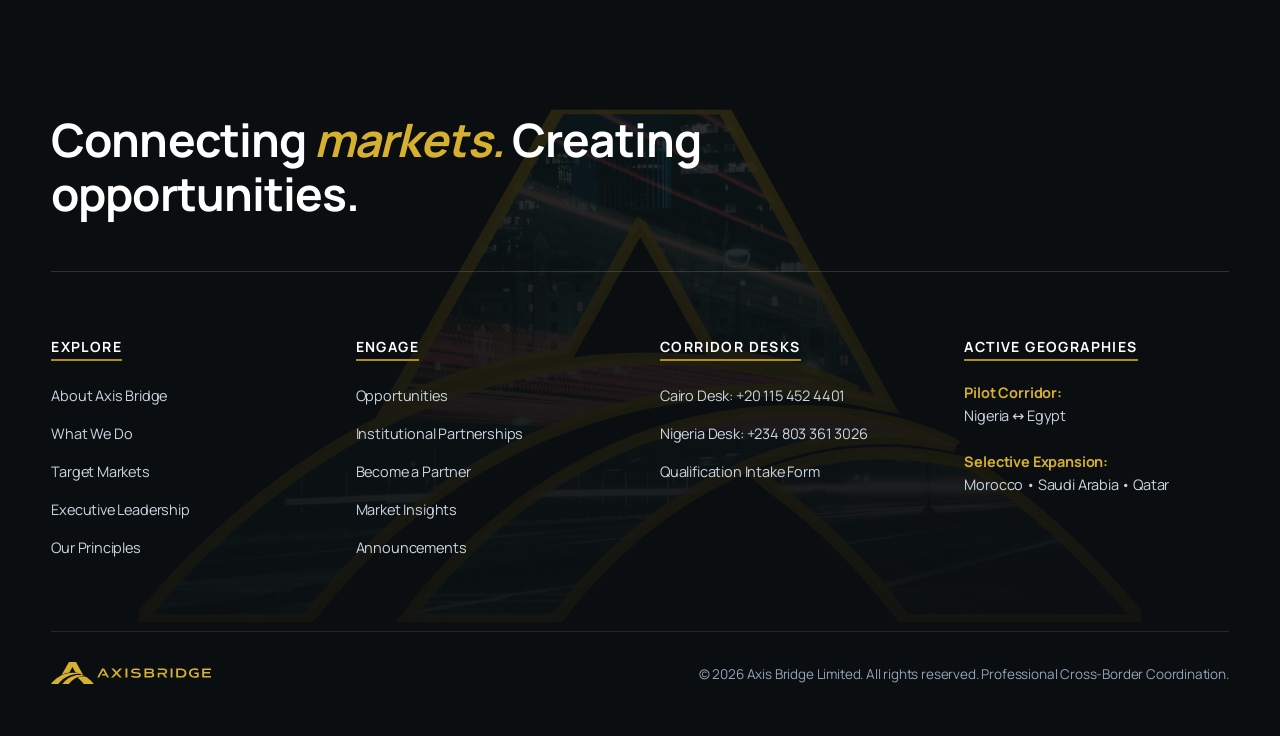
==== commit e7f3e966: "Implement cohesive site-wide animation suite: internal page heroes flowing entrance, scroll-triggere" ====
--- a/about.html
+++ b/about.html
@@ -87,7 +87,7 @@
               <span class="meta-tag">Cross-Border Governance</span>
             </div>
           </div>
-          <div class="page-hero-media">
+          <div class="page-hero-media hero-animate-in">
             <div class="hero-image-card">
               <div class="hero-img-wrap">
                 <img src="assets/images/boardroom.jpg" alt="Axis Bridge Leadership and Governance" loading="lazy">
--- a/assets/css/main.css
+++ b/assets/css/main.css
@@ -503,16 +503,16 @@
    ========================================================================== */
 
 .hero-refined {
-  min-height: clamp(680px, 90vh, 960px);
+  min-height: clamp(680px, 92vh, 920px);
   position: relative;
   display: flex;
   flex-direction: column;
   justify-content: center;
-  padding-top: 130px;
-  padding-bottom: 80px;
+  padding-top: clamp(130px, 14vw, 160px);
+  padding-bottom: clamp(60px, 8vw, 85px);
   background-color: var(--charcoal);
-  color: #F6F2E4;
-  overflow: visible;
+  color: #FFFFFF;
+  overflow: hidden;
   border-bottom: 1px solid var(--charcoal-border);
 }
 
@@ -594,17 +594,17 @@
   background: rgba(20, 24, 27, 0.75);
   backdrop-filter: blur(16px);
   -webkit-backdrop-filter: blur(16px);
-  border: 1px solid rgba(22, 124, 128, 0.5);
+  border: 1px solid rgba(22, 124, 128, 0.45);
   border-radius: var(--radius-md);
-  padding: 18px 30px;
-  margin: 32px auto 0;
-  max-width: 840px;
+  padding: 14px 24px;
+  margin: 28px auto 0;
+  max-width: 860px;
   display: flex;
   align-items: center;
   justify-content: center;
-  gap: 24px;
+  gap: 14px;
   flex-wrap: wrap;
-  box-shadow: 0 12px 35px rgba(0, 0, 0, 0.4), 0 0 25px rgba(22, 124, 128, 0.25);
+  box-shadow: 0 12px 35px rgba(0, 0, 0, 0.4), 0 0 25px rgba(22, 124, 128, 0.2);
   transition: all var(--transition-smooth);
   position: relative;
   z-index: 5;
@@ -695,7 +695,7 @@
 .hero-content {
   position: relative;
   z-index: 5;
-  max-width: 600px;
+  max-width: 780px;
 }
 
 .hero-content .display-title {
@@ -2443,9 +2443,9 @@
 .corridor-node-btn {
   display: inline-flex;
   align-items: center;
-  gap: 14px;
-  padding: 14px 24px;
-  min-width: 230px;
+  gap: 11px;
+  padding: 10px 18px;
+  min-width: 165px;
   background: #FFFFFF;
   border: 1px solid rgba(22, 124, 128, 0.35);
   border-radius: var(--radius-sm);
@@ -2453,25 +2453,25 @@
   text-decoration: none;
   transition: all var(--transition-smooth);
   flex-shrink: 0;
-  box-shadow: 0 4px 18px rgba(22, 124, 128, 0.2), 0 0 15px rgba(214, 176, 48, 0.15);
+  box-shadow: 0 4px 16px rgba(22, 124, 128, 0.2), 0 0 12px rgba(45, 212, 191, 0.15);
 }
 
 .corridor-node-btn:hover {
   background: #FFFFFF;
-  border-color: var(--gold-light);
+  border-color: #2DD4BF;
   transform: translateY(-3px);
-  box-shadow: 0 8px 25px rgba(22, 124, 128, 0.35), 0 0 20px rgba(214, 176, 48, 0.3);
+  box-shadow: 0 8px 24px rgba(22, 124, 128, 0.35), 0 0 18px rgba(45, 212, 191, 0.3);
 }
 
 .corridor-node-btn .city {
-  font-size: 15px;
+  font-size: 14px;
   font-weight: 800;
   color: #0A2540;
   line-height: 1.2;
 }
 
 .corridor-node-btn .role {
-  font-size: 11.5px;
+  font-size: 11px;
   font-weight: 600;
   color: #334155;
   letter-spacing: 0.02em;
@@ -4508,3 +4508,735 @@
   border-color: var(--gold-light) !important;
   box-shadow: 0 24px 55px rgba(0, 0, 0, 0.45), 0 0 30px rgba(22, 124, 128, 0.3) !important;
 }
+
+
+/* Subtly Transparent Hero Action Buttons */
+.hero-btn-translucent-primary {
+  display: inline-flex;
+  align-items: center;
+  gap: 8px;
+  padding: 10px 22px;
+  background: rgba(22, 124, 128, 0.45);
+  border: 1px solid rgba(45, 212, 191, 0.6);
+  border-radius: var(--radius-sm);
+  color: #FFFFFF;
+  font-size: 14px;
+  font-weight: 600;
+  text-decoration: none;
+  backdrop-filter: blur(8px);
+  -webkit-backdrop-filter: blur(8px);
+  transition: all var(--transition-fast);
+}
+
+.hero-btn-translucent-primary:hover {
+  background: rgba(22, 124, 128, 0.75);
+  border-color: #2DD4BF;
+  color: #FFFFFF;
+  transform: translateY(-2px);
+  box-shadow: 0 8px 24px rgba(22, 124, 128, 0.35);
+}
+
+.hero-btn-translucent-secondary {
+  display: inline-flex;
+  align-items: center;
+  gap: 8px;
+  padding: 10px 22px;
+  background: rgba(255, 255, 255, 0.08);
+  border: 1px solid rgba(255, 255, 255, 0.25);
+  border-radius: var(--radius-sm);
+  color: #FFFFFF;
+  font-size: 14px;
+  font-weight: 600;
+  text-decoration: none;
+  backdrop-filter: blur(8px);
+  -webkit-backdrop-filter: blur(8px);
+  transition: all var(--transition-fast);
+}
+
+.hero-btn-translucent-secondary:hover {
+  background: rgba(255, 255, 255, 0.16);
+  border-color: rgba(255, 255, 255, 0.45);
+  color: #FFFFFF;
+  transform: translateY(-2px);
+}
+
+/* Five Business Pillars Background Enhancements */
+.pillars-backdrop {
+  position: absolute;
+  inset: 0;
+  width: 100%;
+  height: 100%;
+  pointer-events: none;
+  z-index: 1;
+}
+
+.pillars-nexus-section .container {
+  position: relative;
+  z-index: 2;
+}
+
+
+/* ==========================================================================
+   HOMEPAGE FINAL REFINEMENTS & ANIMATIONS
+   1. Hero text subtle flowing entrance
+   2. 5 Country Flags layout & responsive glow
+   3. Who We Are smooth entrance animation
+   4. Key Figures scroll-triggered entrance
+   5. Five Business Pillars scroll-triggered cascade & subtle hover
+   ========================================================================== */
+
+/* Hero Text Flowing Silk Entrance */
+@keyframes heroFlowIn {
+  0% {
+    opacity: 0;
+    transform: translateY(22px);
+    filter: blur(4px);
+  }
+  60% {
+    filter: blur(0px);
+  }
+  100% {
+    opacity: 1;
+    transform: translateY(0);
+    filter: blur(0px);
+  }
+}
+
+.hero-animate-in {
+  opacity: 0;
+  transform: translateY(22px);
+  animation: heroFlowIn 1.05s cubic-bezier(0.22, 1, 0.36, 1) forwards;
+  will-change: opacity, transform, filter;
+}
+.hero-animate-in:nth-child(1) { animation-delay: 0.10s; }
+.hero-animate-in:nth-child(2) { animation-delay: 0.28s; }
+.hero-animate-in:nth-child(3) { animation-delay: 0.46s; }
+.hero-animate-in:nth-child(4) { animation-delay: 0.64s; }
+.hero-animate-in:nth-child(5) { animation-delay: 0.82s; }
+
+/* 5 Country Flags Hero Dock */
+.bilateral-corridor-card {
+  max-width: 960px !important;
+  margin: 28px auto 22px !important;
+  display: flex !important;
+  align-items: center !important;
+  justify-content: center !important;
+  gap: 12px !important;
+  flex-wrap: wrap !important;
+}
+
+.corridor-node-btn {
+  display: inline-flex !important;
+  align-items: center !important;
+  justify-content: center !important;
+  gap: 10px !important;
+  padding: 9px 18px !important;
+  min-width: 130px !important;
+  background: #FFFFFF !important;
+  border: 1px solid rgba(22, 124, 128, 0.35) !important;
+  border-radius: var(--radius-sm) !important;
+  color: #0A2540 !important;
+  text-decoration: none !important;
+  transition: all 0.3s cubic-bezier(0.16, 1, 0.3, 1) !important;
+  box-shadow: 0 4px 16px rgba(22, 124, 128, 0.2), 0 0 12px rgba(45, 212, 191, 0.15) !important;
+}
+
+.corridor-node-btn:hover {
+  background: #FFFFFF !important;
+  border-color: #2DD4BF !important;
+  transform: translateY(-3px) scale(1.03) !important;
+  box-shadow: 0 8px 24px rgba(22, 124, 128, 0.35), 0 0 20px rgba(45, 212, 191, 0.35) !important;
+}
+
+.corridor-node-btn .city {
+  font-size: 14px !important;
+  font-weight: 700 !important;
+  color: #0A2540 !important;
+  line-height: 1.2 !important;
+  letter-spacing: -0.01em !important;
+}
+
+/* Who We Are Smooth Entrance Animation */
+#who-we-are .reveal {
+  opacity: 0;
+  transform: translateY(28px);
+  transition: opacity 0.9s cubic-bezier(0.22, 1, 0.36, 1), transform 0.9s cubic-bezier(0.22, 1, 0.36, 1);
+  will-change: opacity, transform;
+}
+
+#who-we-are .reveal.in-view {
+  opacity: 1;
+  transform: translateY(0);
+}
+
+#who-we-are .who-we-are-text.reveal.in-view {
+  transition-delay: 0.12s;
+}
+
+#who-we-are .who-we-are-visual.reveal.in-view {
+  transition-delay: 0.26s;
+}
+
+/* Key Figures Scroll-Triggered Entrance */
+.stats-strip-item {
+  opacity: 0;
+  transform: translateY(24px) scale(0.96);
+  transition: opacity 0.75s cubic-bezier(0.22, 1, 0.36, 1),
+              transform 0.75s cubic-bezier(0.22, 1, 0.36, 1),
+              background var(--transition-smooth),
+              box-shadow var(--transition-smooth) !important;
+}
+
+.stats-strip-item.stat-visible {
+  opacity: 1;
+  transform: translateY(0) scale(1);
+}
+
+.stats-strip-item:nth-child(1).stat-visible { transition-delay: 0.08s; }
+.stats-strip-item:nth-child(2).stat-visible { transition-delay: 0.22s; }
+.stats-strip-item:nth-child(3).stat-visible { transition-delay: 0.36s; }
+.stats-strip-item:nth-child(4).stat-visible { transition-delay: 0.50s; }
+
+.stats-strip-item.stat-visible .stat-value {
+  animation: statNumberPop 0.85s cubic-bezier(0.34, 1.56, 0.64, 1) backwards;
+}
+
+@keyframes statNumberPop {
+  0% {
+    opacity: 0;
+    transform: scale(0.65) translateY(10px);
+  }
+  100% {
+    opacity: 1;
+    transform: scale(1) translateY(0);
+  }
+}
+
+/* Five Business Pillars Scroll-Triggered Cascade & Subtle Hover */
+.pillars-nexus-grid .pillar-nexus-card {
+  opacity: 0;
+  transform: translateY(32px);
+  transition: opacity 0.8s cubic-bezier(0.22, 1, 0.36, 1),
+              transform 0.8s cubic-bezier(0.22, 1, 0.36, 1),
+              background 0.35s ease,
+              border-color 0.35s ease,
+              box-shadow 0.35s ease !important;
+}
+
+.pillars-nexus-grid.in-view .pillar-nexus-card {
+  opacity: 1;
+  transform: translateY(0);
+}
+
+.pillars-nexus-grid.in-view .pillar-nexus-card:nth-child(1) { transition-delay: 0.10s; }
+.pillars-nexus-grid.in-view .pillar-nexus-card:nth-child(2) { transition-delay: 0.22s; }
+.pillars-nexus-grid.in-view .pillar-nexus-card:nth-child(3) { transition-delay: 0.34s; }
+.pillars-nexus-grid.in-view .pillar-nexus-card:nth-child(4) { transition-delay: 0.46s; }
+.pillars-nexus-grid.in-view .pillar-nexus-card:nth-child(5) { transition-delay: 0.58s; }
+
+.pillars-nexus-grid.in-view .pillar-nexus-card:hover {
+  transform: translateY(-8px) scale(1.02) !important;
+  background: linear-gradient(180deg, rgba(255, 255, 255, 0.20) 0%, rgba(255, 255, 255, 0.08) 100%) !important;
+  border-color: rgba(45, 212, 191, 0.6) !important;
+  border-top-color: #FFFFFF !important;
+  box-shadow: 0 20px 48px rgba(0, 0, 0, 0.38), 0 0 28px rgba(45, 212, 191, 0.3) !important;
+}
+
+@media (max-width: 768px) {
+  .hero-content .display-title {
+    white-space: normal !important;
+    font-size: clamp(24px, 6vw, 36px) !important;
+  }
+  .hero-content .lead-text {
+    white-space: normal !important;
+    font-size: 14.5px !important;
+  }
+  .corridor-node-btn {
+    min-width: 110px !important;
+    padding: 8px 14px !important;
+  }
+}
+
+
+/* ==========================================================================
+   AXIS BRIDGE — SITE-WIDE UNIFIED ANIMATION SUITE
+   Cohesive, lightweight, GPU-accelerated motion system applied across all pages:
+   1. Internal Page Heroes (flowing silk entrance, floating media card, meta tags)
+   2. Scroll-Triggered Reveals & Staggered Grid Cascades (Markets, What We Do,
+      About, Opportunities, Partnerships, Insights, Contact)
+   3. Card Hover Elevations, Sheens & Glowing Borders
+   4. Interactive Button & Micro-Interactions (Arrow glide, Image zoom, Form focus)
+   5. Accessible Reduced Motion Compliance
+   ========================================================================== */
+
+/* 1. Internal Page Hero Silk Flowing Entrance */
+.page-hero {
+  position: relative;
+  overflow: hidden;
+}
+
+.page-hero-backdrop {
+  opacity: 0;
+  animation: heroBackdropFade 1.2s cubic-bezier(0.16, 1, 0.3, 1) forwards;
+}
+
+@keyframes heroBackdropFade {
+  0% {
+    opacity: 0;
+    transform: scale(1.03);
+  }
+  100% {
+    opacity: 1;
+    transform: scale(1);
+  }
+}
+
+.page-hero-text.hero-animate-in > * {
+  opacity: 0;
+  transform: translateY(22px);
+  animation: heroFlowIn 1.05s cubic-bezier(0.22, 1, 0.36, 1) forwards;
+  will-change: opacity, transform, filter;
+}
+
+.page-hero-text.hero-animate-in > *:nth-child(1) { animation-delay: 0.10s; }
+.page-hero-text.hero-animate-in > *:nth-child(2) { animation-delay: 0.22s; }
+.page-hero-text.hero-animate-in > *:nth-child(3) { animation-delay: 0.36s; }
+.page-hero-text.hero-animate-in > *:nth-child(4) { animation-delay: 0.50s; }
+.page-hero-text.hero-animate-in > *:nth-child(5) { animation-delay: 0.64s; }
+
+.page-hero-text .hero-meta-strip .meta-tag {
+  opacity: 0;
+  transform: translateY(12px) scale(0.94);
+  animation: heroMetaPop 0.75s cubic-bezier(0.34, 1.56, 0.64, 1) forwards;
+}
+
+.page-hero-text.hero-animate-in .hero-meta-strip .meta-tag:nth-child(1) { animation-delay: 0.45s; }
+.page-hero-text.hero-animate-in .hero-meta-strip .meta-tag:nth-child(2) { animation-delay: 0.55s; }
+.page-hero-text.hero-animate-in .hero-meta-strip .meta-tag:nth-child(3) { animation-delay: 0.65s; }
+.page-hero-text.hero-animate-in .hero-meta-strip .meta-tag:nth-child(4) { animation-delay: 0.75s; }
+.page-hero-text.hero-animate-in .hero-meta-strip .meta-tag:nth-child(5) { animation-delay: 0.85s; }
+
+@keyframes heroMetaPop {
+  0% {
+    opacity: 0;
+    transform: translateY(12px) scale(0.92);
+  }
+  100% {
+    opacity: 1;
+    transform: translateY(0) scale(1);
+  }
+}
+
+.page-hero-media.hero-animate-in {
+  opacity: 0;
+  transform: translateY(26px) scale(0.97);
+  animation: heroMediaFloat 1.15s cubic-bezier(0.22, 1, 0.36, 1) forwards;
+  animation-delay: 0.30s;
+  will-change: opacity, transform, filter;
+}
+
+@keyframes heroMediaFloat {
+  0% {
+    opacity: 0;
+    transform: translateY(26px) scale(0.96);
+    filter: blur(4px);
+  }
+  60% {
+    filter: blur(0px);
+  }
+  100% {
+    opacity: 1;
+    transform: translateY(0) scale(1);
+    filter: blur(0px);
+  }
+}
+
+.hero-image-card {
+  transition: transform 0.4s cubic-bezier(0.16, 1, 0.3, 1), box-shadow 0.4s cubic-bezier(0.16, 1, 0.3, 1);
+}
+
+.hero-image-card:hover {
+  transform: translateY(-6px);
+  box-shadow: 0 20px 48px rgba(0, 0, 0, 0.35), 0 0 24px rgba(45, 212, 191, 0.2);
+}
+
+.hero-img-wrap img {
+  transition: transform 0.7s cubic-bezier(0.22, 1, 0.36, 1);
+}
+
+.hero-image-card:hover .hero-img-wrap img {
+  transform: scale(1.04);
+}
+
+/* 2. Global Scroll-Triggered Reveal Transitions */
+.reveal {
+  opacity: 0;
+  transform: translateY(30px);
+  transition: opacity 0.85s cubic-bezier(0.22, 1, 0.36, 1), transform 0.85s cubic-bezier(0.22, 1, 0.36, 1);
+  will-change: opacity, transform;
+}
+
+.reveal.in-view {
+  opacity: 1;
+  transform: translateY(0);
+}
+
+/* Staggered Cascades across Market Opportunities Grid (markets.html) */
+.markets-grid .market-card {
+  opacity: 0;
+  transform: translateY(32px);
+  transition: opacity 0.8s cubic-bezier(0.22, 1, 0.36, 1),
+              transform 0.8s cubic-bezier(0.22, 1, 0.36, 1),
+              box-shadow 0.35s ease,
+              border-color 0.35s ease !important;
+}
+
+.markets-grid .market-card.in-view,
+.markets-grid.in-view .market-card {
+  opacity: 1;
+  transform: translateY(0);
+}
+
+.markets-grid .market-card:nth-child(1) { transition-delay: 0.08s; }
+.markets-grid .market-card:nth-child(2) { transition-delay: 0.20s; }
+.markets-grid .market-card:nth-child(3) { transition-delay: 0.32s; }
+.markets-grid .market-card:nth-child(4) { transition-delay: 0.44s; }
+.markets-grid .market-card:nth-child(5) { transition-delay: 0.56s; }
+
+.market-card:hover {
+  transform: translateY(-8px) scale(1.018) !important;
+  box-shadow: 0 20px 45px rgba(0, 0, 0, 0.16), 0 0 24px rgba(45, 212, 191, 0.25) !important;
+  border-color: rgba(45, 212, 191, 0.6) !important;
+}
+
+/* Staggered Cascades across Opportunities Track Cards (opportunities.html) */
+.opportunities-grid > .reveal {
+  transition: opacity 0.8s cubic-bezier(0.22, 1, 0.36, 1),
+              transform 0.8s cubic-bezier(0.22, 1, 0.36, 1),
+              box-shadow 0.35s ease,
+              border-color 0.35s ease;
+}
+
+.opportunities-grid > .reveal:nth-child(1) { transition-delay: 0.08s; }
+.opportunities-grid > .reveal:nth-child(2) { transition-delay: 0.20s; }
+.opportunities-grid > .reveal:nth-child(3) { transition-delay: 0.32s; }
+.opportunities-grid > .reveal:nth-child(4) { transition-delay: 0.44s; }
+.opportunities-grid > .reveal:nth-child(5) { transition-delay: 0.56s; }
+
+.opportunities-grid > .reveal:hover {
+  transform: translateY(-7px) !important;
+  box-shadow: 0 18px 42px rgba(0, 0, 0, 0.12), 0 0 22px rgba(45, 212, 191, 0.2) !important;
+}
+
+/* Staggered Cascades across What We Do Detailed Pillars (what-we-do.html) */
+.pillar-interactive-panel.reveal {
+  transition: opacity 0.9s cubic-bezier(0.22, 1, 0.36, 1),
+              transform 0.9s cubic-bezier(0.22, 1, 0.36, 1),
+              box-shadow 0.4s ease,
+              border-color 0.4s ease;
+}
+
+.pillar-interactive-panel:hover {
+  transform: translateY(-6px);
+  box-shadow: 0 20px 50px rgba(0, 0, 0, 0.14), 0 0 28px rgba(45, 212, 191, 0.2) !important;
+  border-color: rgba(45, 212, 191, 0.5) !important;
+}
+
+.pillar-interactive-panel .pillar-panel-photo-wrap img {
+  transition: transform 0.7s cubic-bezier(0.22, 1, 0.36, 1);
+}
+
+.pillar-interactive-panel:hover .pillar-panel-photo-wrap img {
+  transform: scale(1.045);
+}
+
+.btn-pillar-interactive {
+  transition: all 0.3s cubic-bezier(0.16, 1, 0.3, 1);
+}
+
+.btn-pillar-interactive:hover {
+  transform: translateY(-2px);
+  box-shadow: 0 8px 20px rgba(0, 0, 0, 0.15);
+}
+
+.btn-pillar-interactive:hover .arr {
+  transform: translateX(6px);
+}
+
+/* Compliance and Professional Standards CTA Card (what-we-do.html) */
+.compliance-cta-card {
+  transition: transform 0.4s cubic-bezier(0.16, 1, 0.3, 1),
+              box-shadow 0.4s cubic-bezier(0.16, 1, 0.3, 1),
+              border-color 0.4s ease !important;
+}
+
+.compliance-cta-card:hover {
+  transform: translateY(-6px) !important;
+  box-shadow: 0 20px 48px rgba(0, 0, 0, 0.28), 0 0 26px rgba(45, 212, 191, 0.25) !important;
+  border-color: rgba(45, 212, 191, 0.6) !important;
+}
+
+/* Staggered Cascades across Insights Magazine Grid (insights.html) */
+.insights-magazine-grid .insight-card-interactive {
+  transition: opacity 0.8s cubic-bezier(0.22, 1, 0.36, 1),
+              transform 0.8s cubic-bezier(0.22, 1, 0.36, 1),
+              box-shadow 0.35s ease,
+              border-color 0.35s ease;
+}
+
+.insights-magazine-grid .insight-card-interactive:nth-child(1) { transition-delay: 0.08s; }
+.insights-magazine-grid .insight-card-interactive:nth-child(2) { transition-delay: 0.18s; }
+.insights-magazine-grid .insight-card-interactive:nth-child(3) { transition-delay: 0.28s; }
+.insights-magazine-grid .insight-card-interactive:nth-child(4) { transition-delay: 0.38s; }
+.insights-magazine-grid .insight-card-interactive:nth-child(5) { transition-delay: 0.48s; }
+.insights-magazine-grid .insight-card-interactive:nth-child(6) { transition-delay: 0.58s; }
+
+.insight-card-interactive:hover {
+  transform: translateY(-8px) !important;
+  box-shadow: 0 22px 50px rgba(0, 0, 0, 0.15), 0 0 26px rgba(45, 212, 191, 0.25) !important;
+  border-color: rgba(45, 212, 191, 0.6) !important;
+}
+
+.insight-card-interactive img {
+  transition: transform 0.65s cubic-bezier(0.22, 1, 0.36, 1);
+}
+
+.insight-card-interactive:hover img {
+  transform: scale(1.05);
+}
+
+/* Staggered Cascades across About Page Mission & Vision Cards (about.html) */
+.mission-vision-cards-grid > .reveal {
+  transition: opacity 0.85s cubic-bezier(0.22, 1, 0.36, 1),
+              transform 0.85s cubic-bezier(0.22, 1, 0.36, 1),
+              box-shadow 0.4s ease,
+              border-color 0.4s ease;
+}
+
+.mission-vision-cards-grid > .reveal:nth-child(1) { transition-delay: 0.10s; }
+.mission-vision-cards-grid > .reveal:nth-child(2) { transition-delay: 0.24s; }
+
+.mission-vision-cards-grid > .reveal:hover {
+  transform: translateY(-8px) !important;
+  box-shadow: 0 22px 48px rgba(0, 0, 0, 0.14), 0 0 26px rgba(45, 212, 191, 0.2) !important;
+  border-color: rgba(45, 212, 191, 0.6) !important;
+}
+
+/* Governance Framework Cards (about.html) */
+.governance-framework-grid > .reveal {
+  transition: opacity 0.8s cubic-bezier(0.22, 1, 0.36, 1),
+              transform 0.8s cubic-bezier(0.22, 1, 0.36, 1),
+              box-shadow 0.35s ease,
+              border-color 0.35s ease;
+}
+
+.governance-framework-grid > .reveal:nth-child(1) { transition-delay: 0.10s; }
+.governance-framework-grid > .reveal:nth-child(2) { transition-delay: 0.22s; }
+.governance-framework-grid > .reveal:nth-child(3) { transition-delay: 0.34s; }
+
+.governance-framework-grid > .reveal:hover {
+  transform: translateY(-6px) !important;
+  box-shadow: 0 18px 42px rgba(0, 0, 0, 0.12), 0 0 22px rgba(45, 212, 191, 0.2) !important;
+}
+
+/* Leadership Executive Cards (about.html & index.html) */
+.leadership-grid-modern > .reveal,
+.leadership-executive-grid .leader-executive-card {
+  transition: opacity 0.85s cubic-bezier(0.22, 1, 0.36, 1),
+              transform 0.85s cubic-bezier(0.22, 1, 0.36, 1),
+              box-shadow 0.4s ease,
+              border-color 0.4s ease;
+}
+
+.leadership-grid-modern > .reveal:nth-child(1) { transition-delay: 0.12s; }
+.leadership-grid-modern > .reveal:nth-child(2) { transition-delay: 0.28s; }
+
+.leadership-grid-modern > .reveal:hover,
+.leader-executive-card:hover {
+  transform: translateY(-7px) !important;
+  box-shadow: 0 22px 50px rgba(0, 0, 0, 0.35), 0 0 28px rgba(45, 212, 191, 0.25) !important;
+}
+
+.leader-portrait-frame img,
+.leader-portrait-img img {
+  transition: transform 0.65s cubic-bezier(0.22, 1, 0.36, 1);
+}
+
+.leader-executive-card:hover .leader-portrait-frame img,
+.leadership-grid-modern > .reveal:hover img {
+  transform: scale(1.045);
+}
+
+/* Partnerships Protocol Cards (partnerships.html) */
+.vetting-framework-grid .vetting-card-item {
+  transition: opacity 0.8s cubic-bezier(0.22, 1, 0.36, 1),
+              transform 0.8s cubic-bezier(0.22, 1, 0.36, 1),
+              box-shadow 0.35s ease,
+              border-color 0.35s ease;
+}
+
+.vetting-framework-grid .vetting-card-item:nth-child(1) { transition-delay: 0.08s; }
+.vetting-framework-grid .vetting-card-item:nth-child(2) { transition-delay: 0.20s; }
+.vetting-framework-grid .vetting-card-item:nth-child(3) { transition-delay: 0.32s; }
+.vetting-framework-grid .vetting-card-item:nth-child(4) { transition-delay: 0.44s; }
+
+.vetting-card-item:hover {
+  transform: translateY(-6px) !important;
+  box-shadow: 0 16px 38px rgba(0, 0, 0, 0.08), 0 0 20px rgba(45, 212, 191, 0.2) !important;
+  border-color: rgba(45, 212, 191, 0.5) !important;
+}
+
+/* Contact Desks & Channels (contact.html) */
+.channel-card,
+.hub-card {
+  transition: transform 0.35s cubic-bezier(0.16, 1, 0.3, 1),
+              box-shadow 0.35s cubic-bezier(0.16, 1, 0.3, 1),
+              border-color 0.35s ease;
+}
+
+.channel-card:hover,
+.hub-card:hover {
+  transform: translateY(-6px);
+  box-shadow: 0 18px 42px rgba(0, 0, 0, 0.12), 0 0 22px rgba(45, 212, 191, 0.25);
+  border-color: #2DD4BF;
+}
+
+/* Form Inputs Smooth Interaction Focus Glow */
+.form-input,
+.form-select,
+.form-textarea {
+  transition: border-color 0.25s ease, box-shadow 0.25s ease, background-color 0.25s ease;
+}
+
+.form-input:focus,
+.form-select:focus,
+.form-textarea:focus {
+  border-color: #2DD4BF !important;
+  outline: none;
+  box-shadow: 0 0 0 3.5px rgba(45, 212, 191, 0.22) !important;
+  background-color: #FFFFFF !important;
+}
+
+/* 4. Global Buttons & Micro-Interactions */
+.btn,
+.btn-primary,
+.btn-secondary,
+.hero-btn-translucent-primary,
+.hero-btn-translucent-secondary {
+  position: relative;
+  transition: all 0.3s cubic-bezier(0.16, 1, 0.3, 1) !important;
+}
+
+.btn:hover,
+.btn-primary:hover,
+.hero-btn-translucent-primary:hover {
+  transform: translateY(-3px) scale(1.02);
+  box-shadow: 0 8px 24px rgba(22, 124, 128, 0.35), 0 0 18px rgba(45, 212, 191, 0.3);
+}
+
+.arrow,
+span.arr,
+span.scroll-arrow {
+  display: inline-block;
+  transition: transform 0.3s cubic-bezier(0.16, 1, 0.3, 1);
+}
+
+.btn:hover .arrow,
+.btn:hover span.arr,
+a:hover > span.arrow,
+a:hover > span.arr {
+  transform: translateX(5px);
+}
+
+.hero-scroll-transition:hover span.scroll-arrow {
+  transform: translateY(4px);
+}
+
+/* Image Frames Across All Pages */
+.image-frame-geometric {
+  transition: transform 0.4s cubic-bezier(0.16, 1, 0.3, 1), box-shadow 0.4s cubic-bezier(0.16, 1, 0.3, 1);
+}
+
+.image-frame-geometric .image-frame-inner img {
+  transition: transform 0.75s cubic-bezier(0.22, 1, 0.36, 1);
+}
+
+.image-frame-geometric:hover {
+  transform: translateY(-4px);
+  box-shadow: 0 20px 45px rgba(0, 0, 0, 0.22), 0 0 26px rgba(45, 212, 191, 0.2);
+}
+
+.image-frame-geometric:hover .image-frame-inner img {
+  transform: scale(1.045);
+}
+
+/* Primary Navigation Animated Hover Indicator */
+.primary-nav a {
+  position: relative;
+  transition: color 0.25s ease;
+}
+
+.primary-nav a::after {
+  content: '';
+  position: absolute;
+  bottom: -4px;
+  left: 0;
+  width: 100%;
+  height: 2px;
+  background: #2DD4BF;
+  transform: scaleX(0);
+  transform-origin: right;
+  transition: transform 0.3s cubic-bezier(0.16, 1, 0.3, 1);
+  border-radius: 99px;
+}
+
+.primary-nav a:hover::after,
+.primary-nav a.active::after {
+  transform: scaleX(1);
+  transform-origin: left;
+}
+
+/* Bilateral Pulse Dot (Active Corridor) */
+@keyframes corridorPulseAnimation {
+  0% {
+    transform: scale(0.9);
+    box-shadow: 0 0 0 0 rgba(45, 212, 191, 0.7);
+  }
+  70% {
+    transform: scale(1.15);
+    box-shadow: 0 0 0 10px rgba(45, 212, 191, 0);
+  }
+  100% {
+    transform: scale(0.9);
+    box-shadow: 0 0 0 0 rgba(45, 212, 191, 0);
+  }
+}
+
+.corridor-pulse-dot {
+  animation: corridorPulseAnimation 2.2s infinite cubic-bezier(0.4, 0, 0.6, 1);
+}
+
+/* 5. Accessible Reduced Motion Compliance */
+@media (prefers-reduced-motion: reduce) {
+  *,
+  *::before,
+  *::after {
+    animation-duration: 0.01ms !important;
+    animation-iteration-count: 1 !important;
+    transition-duration: 0.01ms !important;
+    scroll-behavior: auto !important;
+  }
+  .reveal {
+    opacity: 1 !important;
+    transform: none !important;
+  }
+  .page-hero-text.hero-animate-in > *,
+  .page-hero-media.hero-animate-in,
+  .markets-grid .market-card,
+  .stats-strip-item,
+  .pillars-nexus-grid .pillar-nexus-card {
+    opacity: 1 !important;
+    transform: none !important;
+    animation: none !important;
+  }
+}
